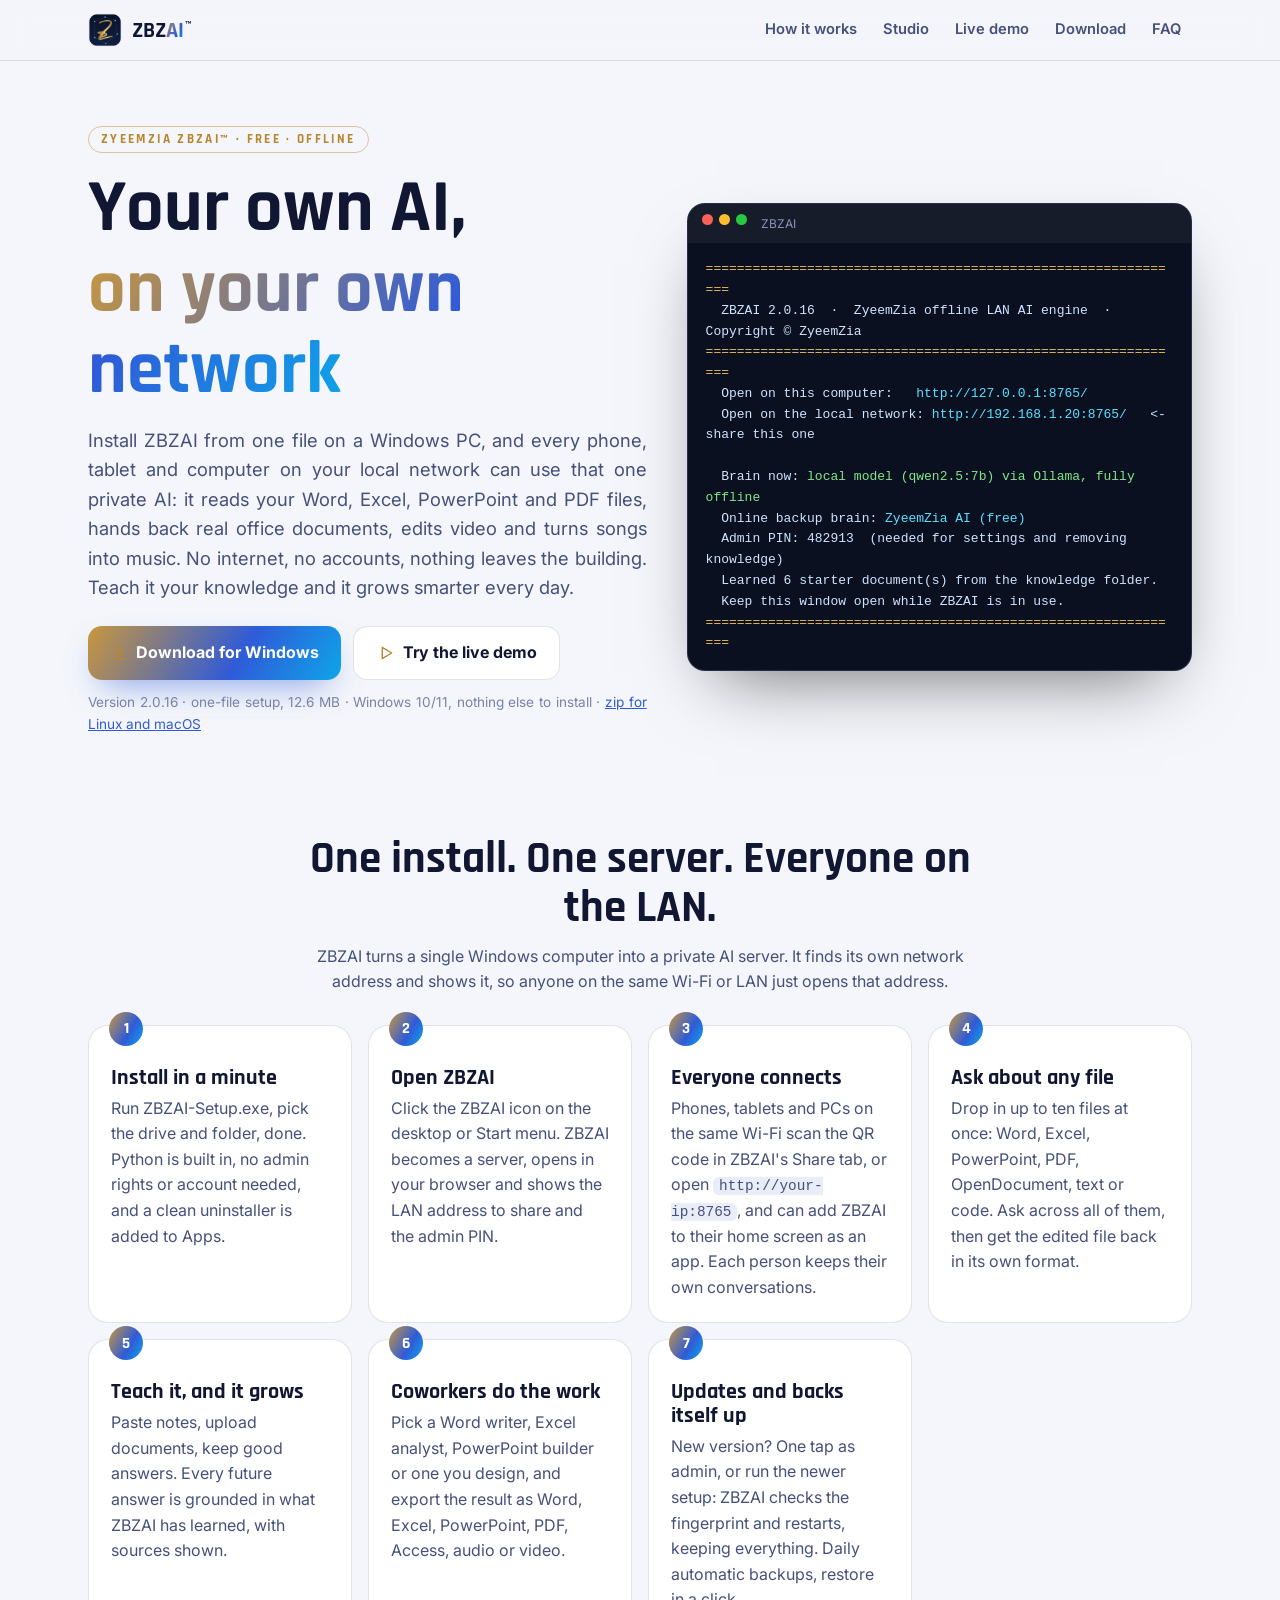
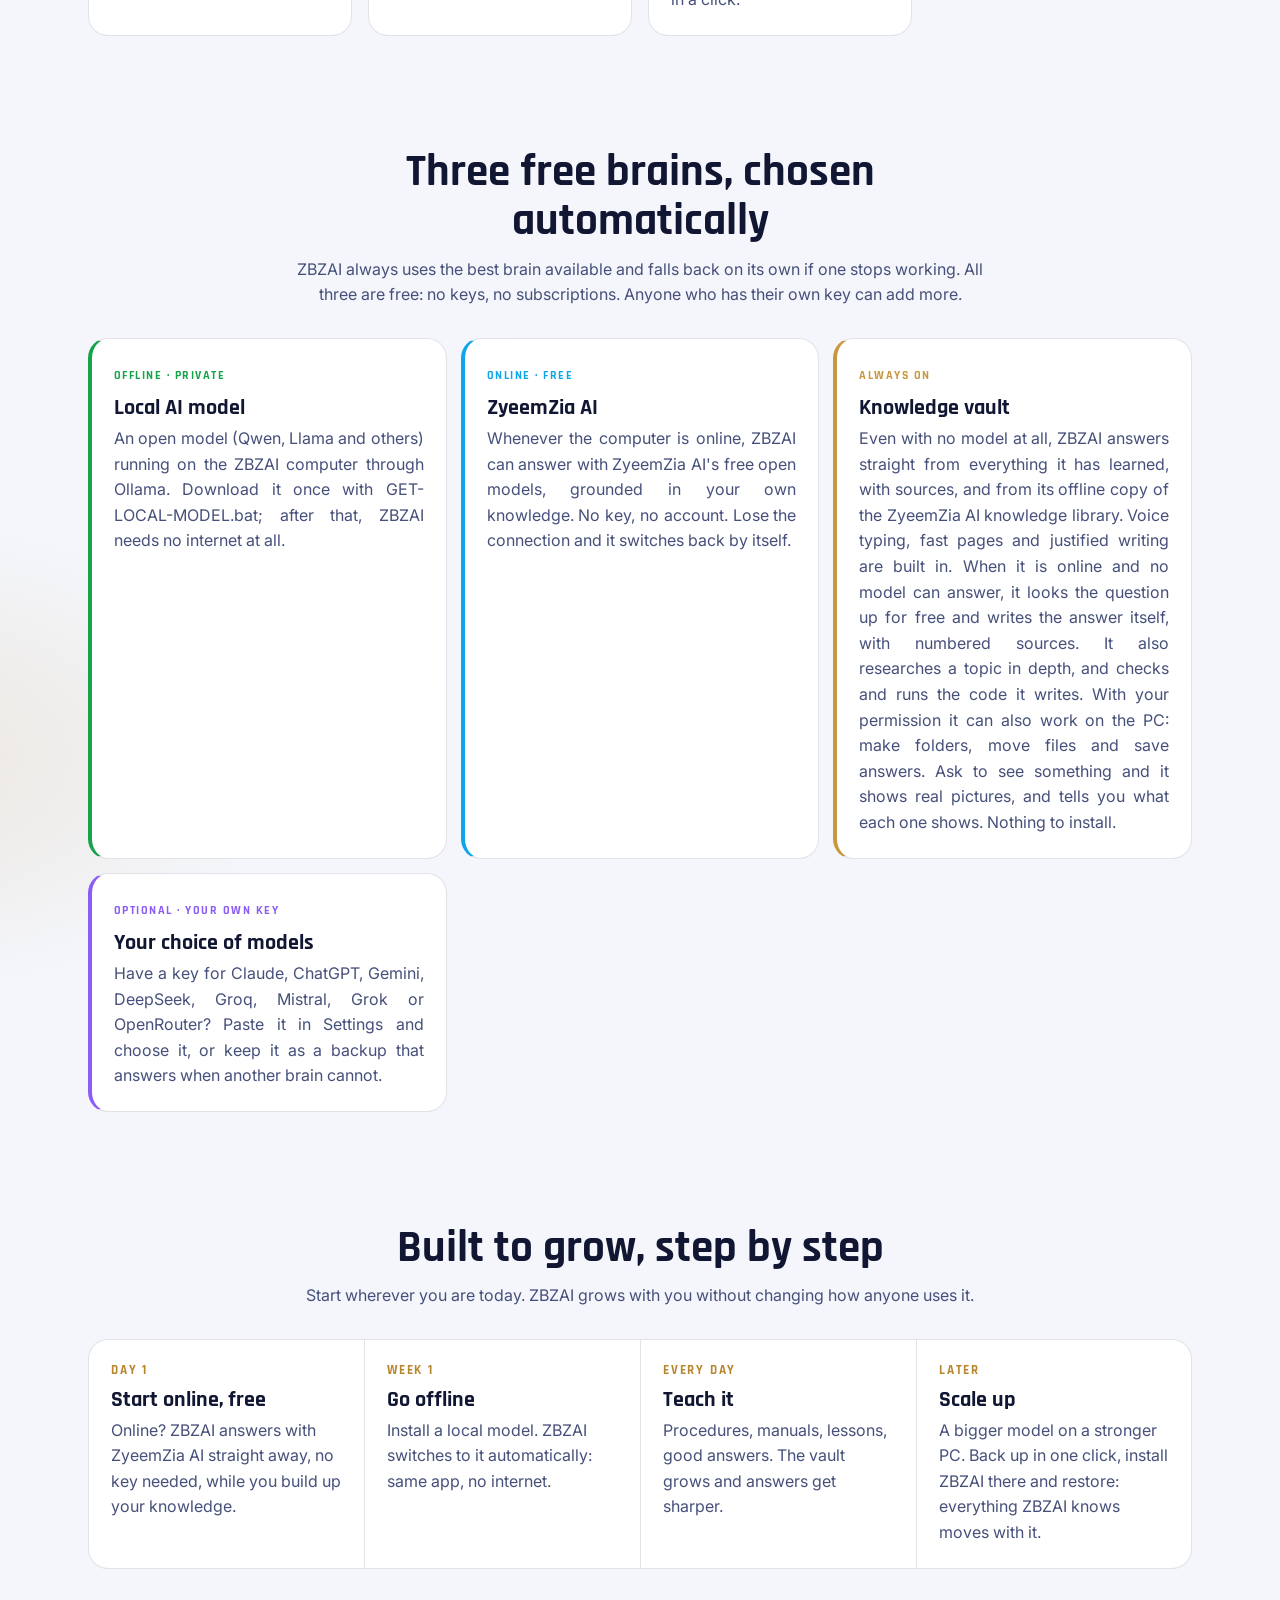
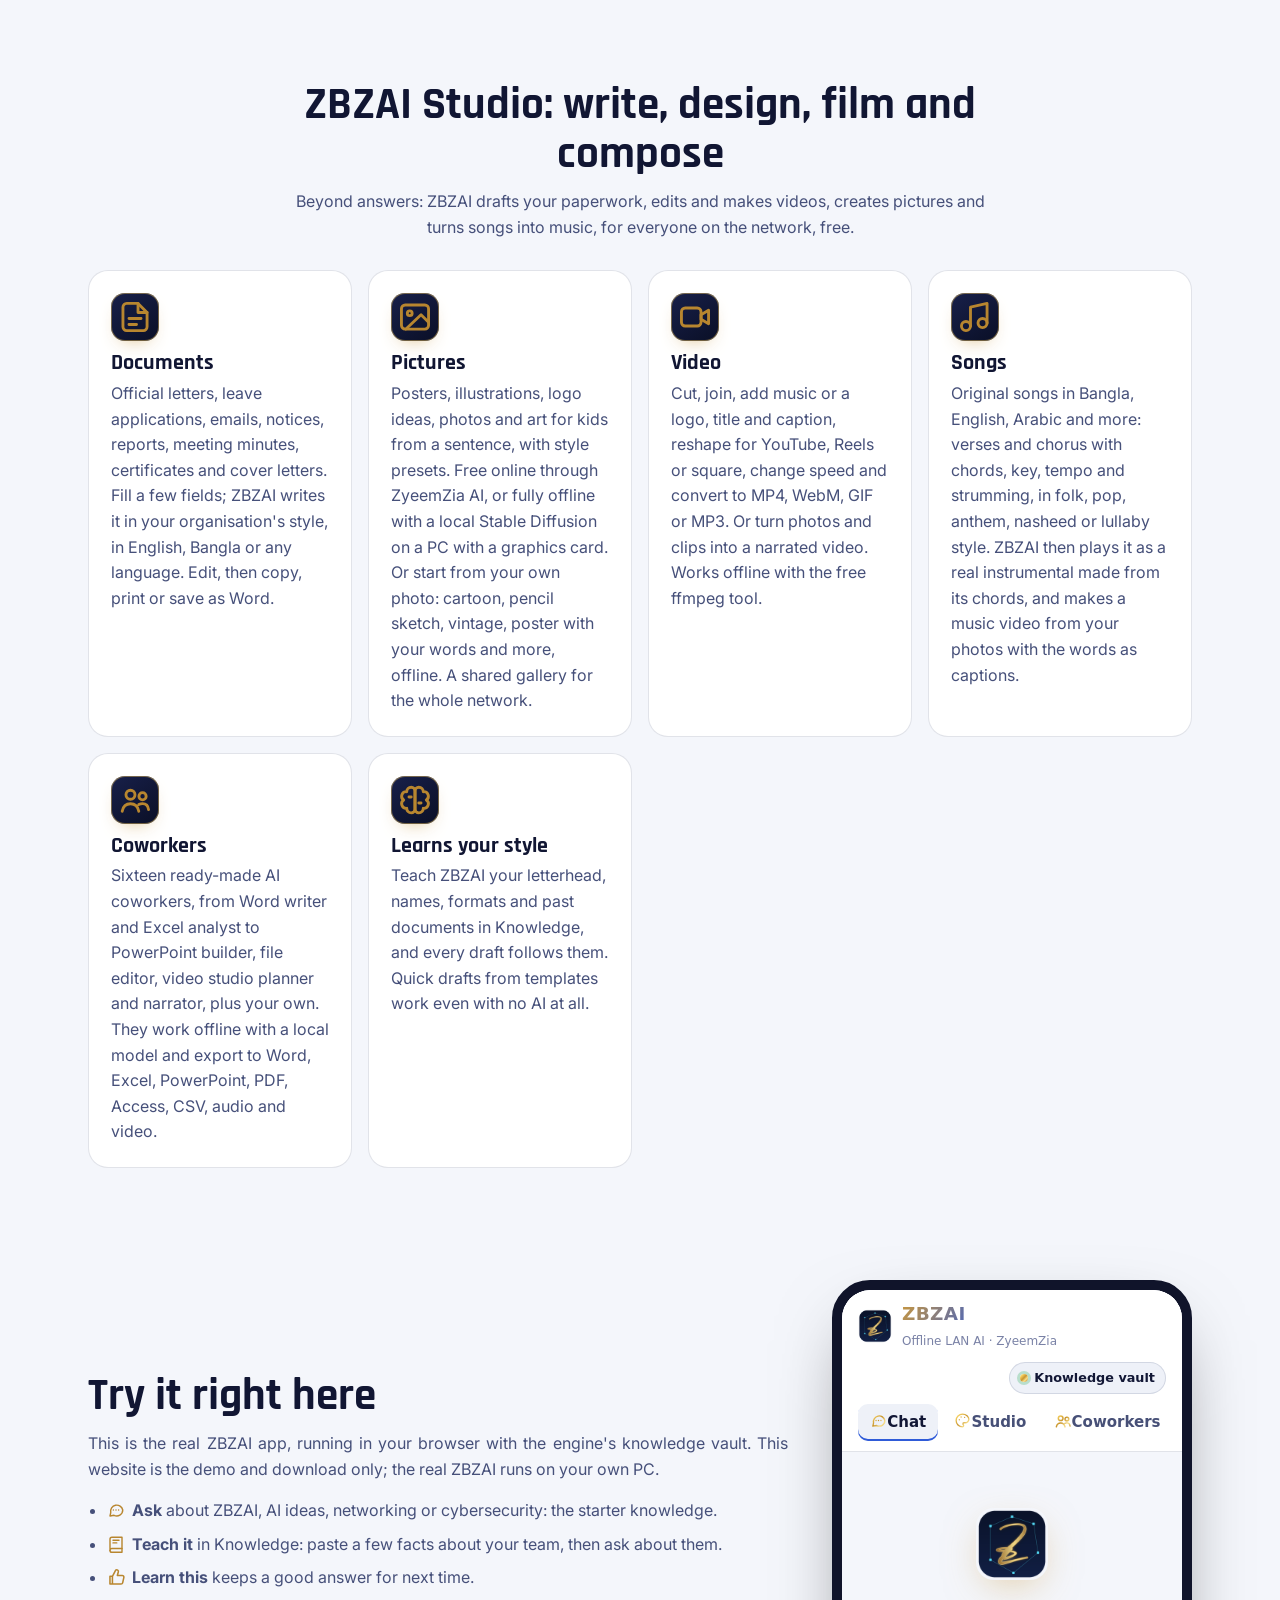
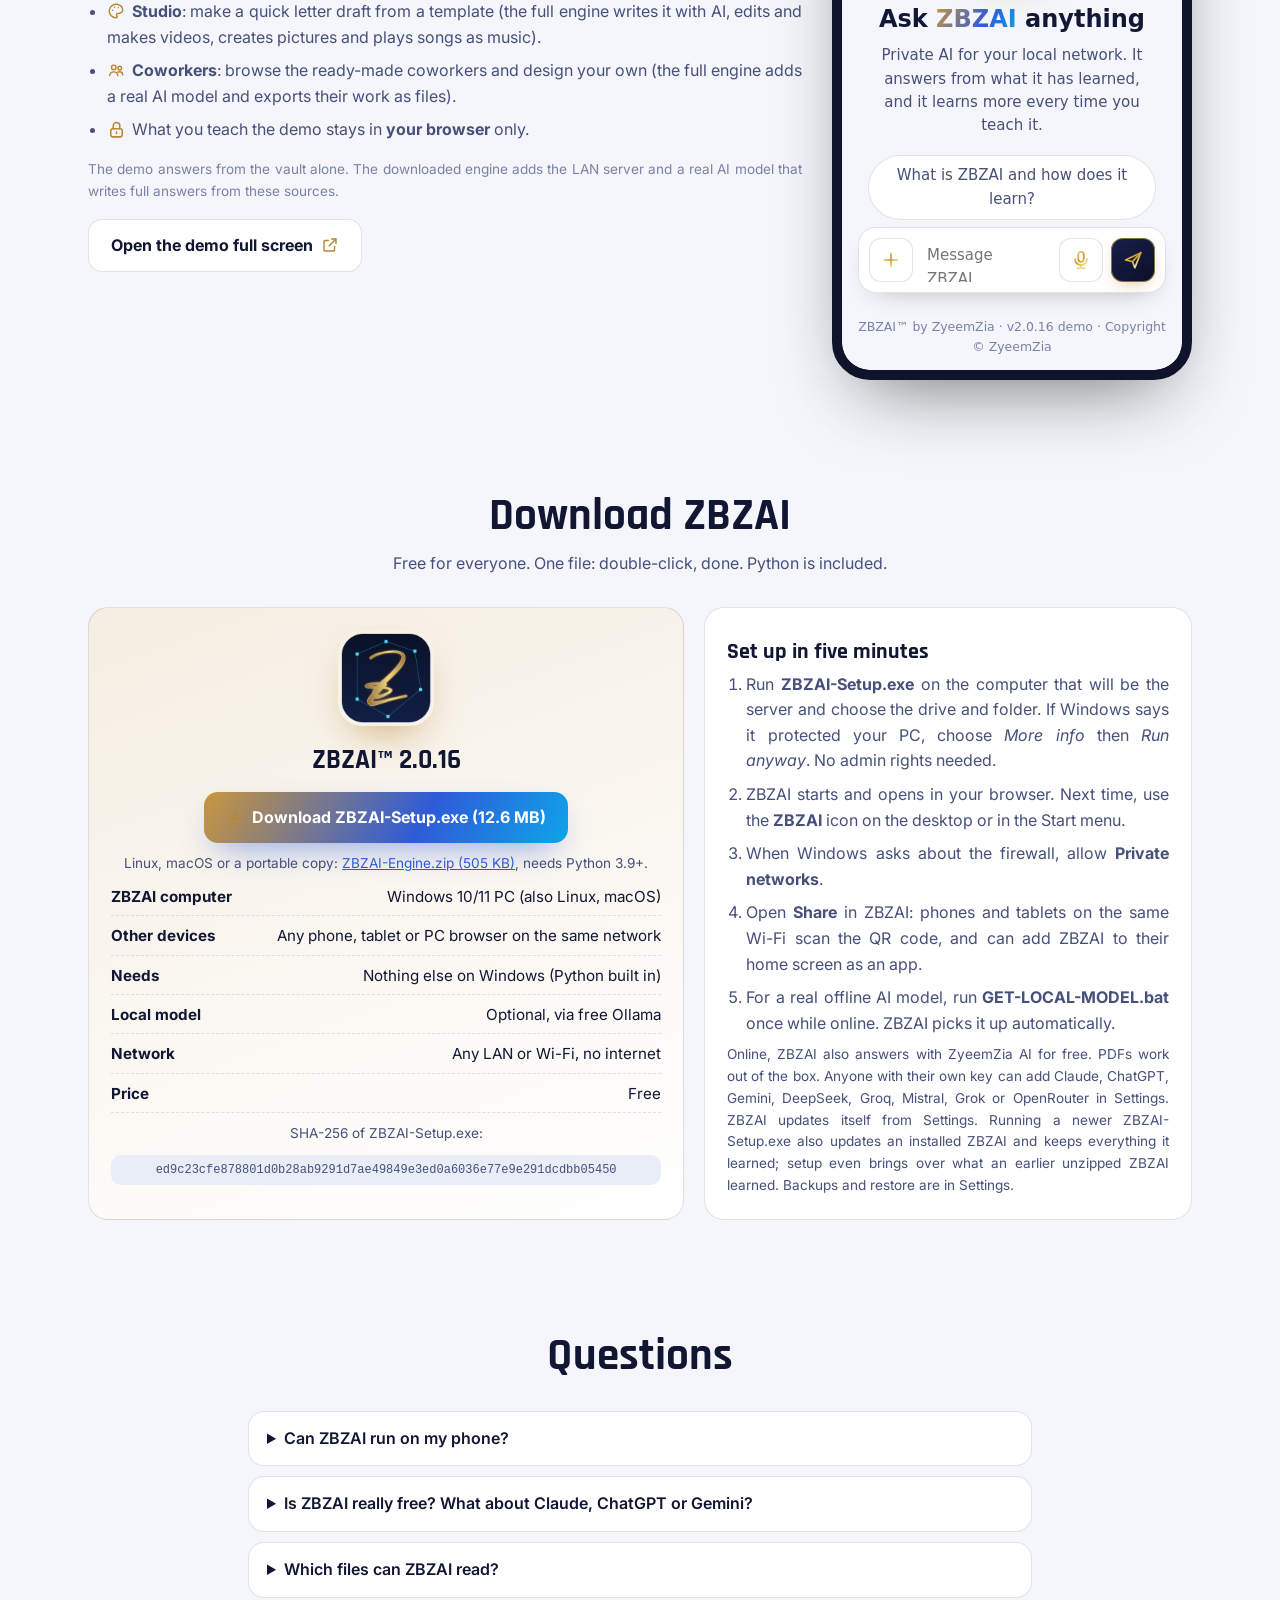
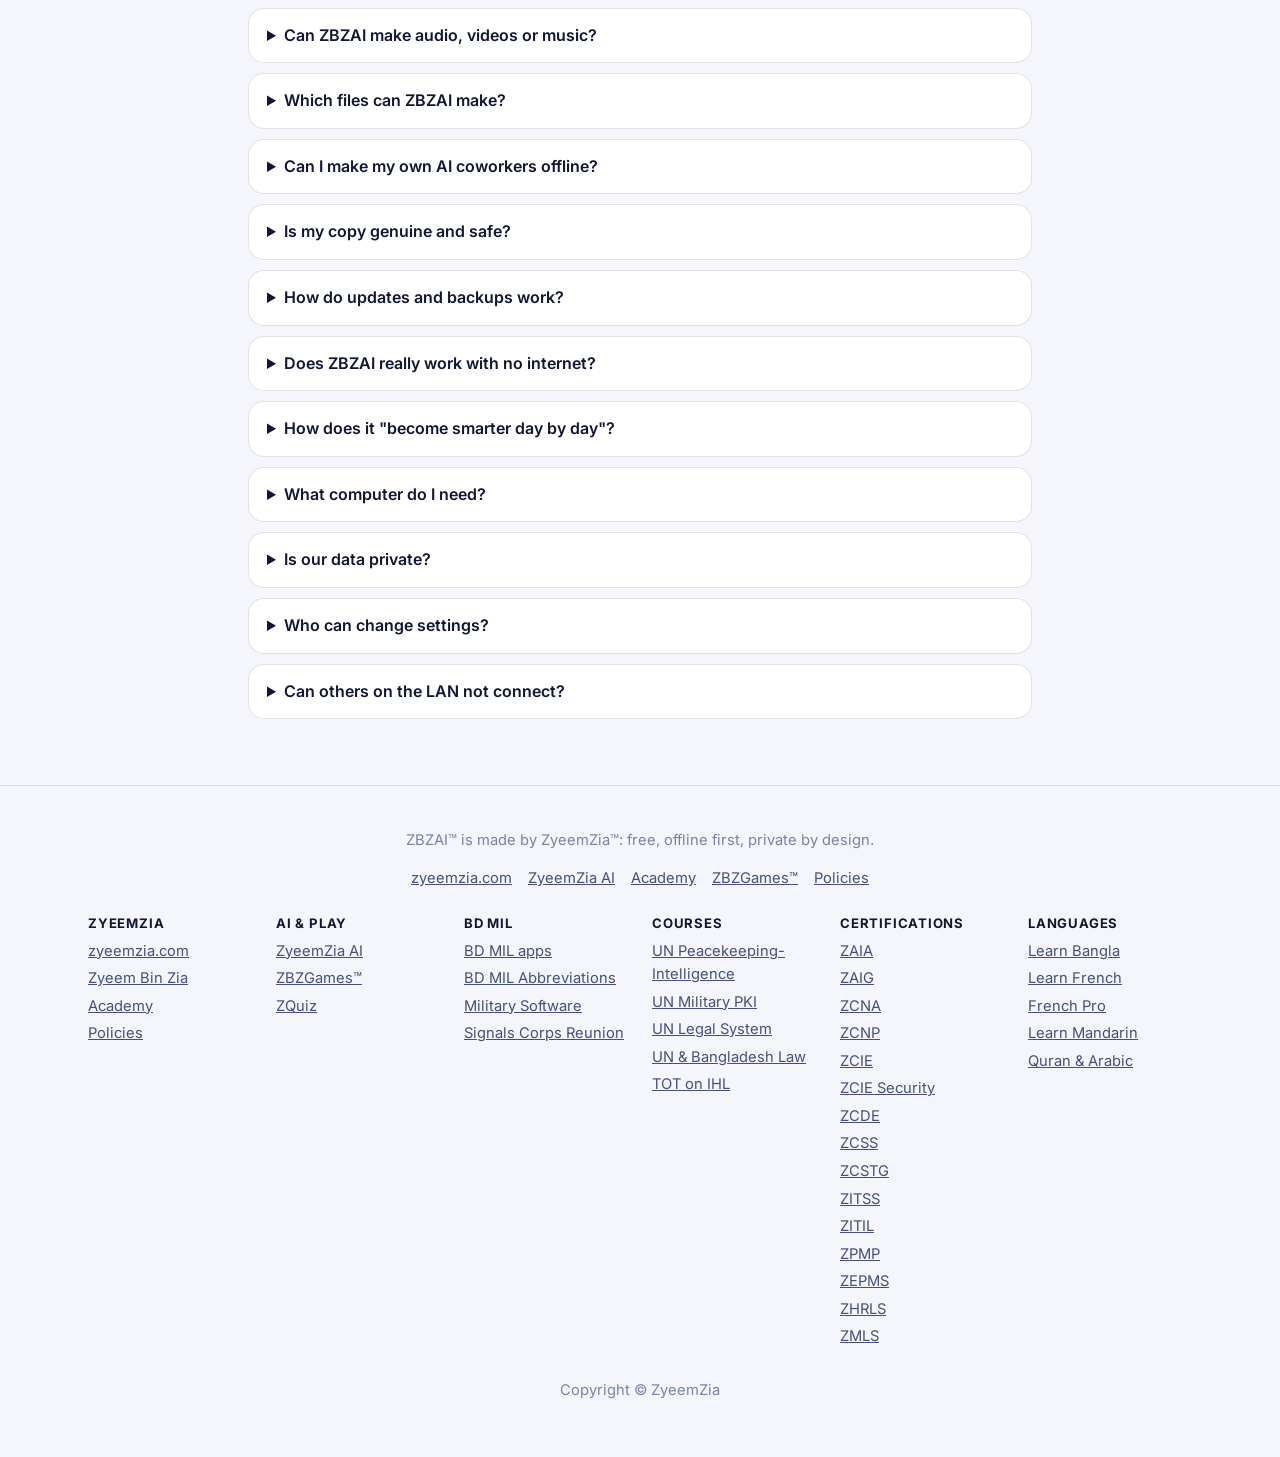
==== index.html @ 9ec85d8f "ZBZAI 2.0.16" ====
<!doctype html>
<html lang="en">
<head>
<meta charset="utf-8">
<meta name="viewport" content="width=device-width, initial-scale=1, viewport-fit=cover">
<title>ZBZAI™ · Your own AI on your own network · ZyeemZia</title>
<meta name="description" content="ZBZAI is a free offline AI engine by ZyeemZia. Install it from one file and every device on your local network gets a private AI that reads Word, Excel, PowerPoint and PDF files, office coworkers, a video and music studio, export to every format, and a knowledge vault that grows. No internet needed.">
<link rel="canonical" href="https://zbzai.zyeemzia.com/">
<meta property="og:title" content="ZBZAI · Your own AI on your own network">
<meta property="og:description" content="Free offline LAN AI engine by ZyeemZia: one-file install, a private AI server for everyone on your network, office coworkers and export to every format, smarter every day.">
<meta property="og:image" content="https://zbzai.zyeemzia.com/assets/icon-512.png">
<meta property="og:url" content="https://zbzai.zyeemzia.com/">
<meta name="theme-color" content="#f4f6fb" media="(prefers-color-scheme: light)">
<meta name="theme-color" content="#070a17" media="(prefers-color-scheme: dark)">
<meta name="color-scheme" content="light dark">
<link rel="icon" href="/favicon.ico" sizes="any">
<link rel="icon" type="image/png" sizes="32x32" href="/assets/favicon-32.png">
<link rel="apple-touch-icon" sizes="180x180" href="/assets/apple-touch-icon.png">
<link rel="stylesheet" href="/demo/icons.css?v=488d0ecedf">
<script>/* this site no longer installs as an app: retire any old offline worker */if('serviceWorker' in navigator)navigator.serviceWorker.getRegistrations().then(r=>r.forEach(x=>x.unregister())).catch(()=>{});</script>
<link rel="preconnect" href="https://fonts.googleapis.com"><link rel="preconnect" href="https://fonts.gstatic.com" crossorigin>
<link href="https://fonts.googleapis.com/css2?family=Rajdhani:wght@600;700&family=Inter:wght@400;500;600&display=swap" rel="stylesheet">
<style>
:root{--bg:#f4f6fb;--bg2:#e9edf8;--panel:#fff;--line:rgba(30,40,90,.13);--ink:#111633;--ink2:#46507a;--ink3:#7a82a6;--gold:#b8862f;--blue:#2f5bd8;--cyan:#0ea5e9;--grad:linear-gradient(120deg,#c9973d,#2f5bd8 60%,#0ea5e9);--term:#0b1020;color-scheme:light}
@media (prefers-color-scheme:dark){:root{--bg:#070a17;--bg2:#0c1124;--panel:#0f1428;--line:rgba(150,165,255,.15);--ink:#eef1ff;--ink2:#b4bce3;--ink3:#7f88b5;--gold:#e2b95c;--blue:#7aa2ff;--cyan:#56e0ff;--grad:linear-gradient(120deg,#e2b95c,#7aa2ff 60%,#56e0ff);--term:#05070f;color-scheme:dark}}
*{box-sizing:border-box}html{scroll-behavior:smooth}
body{margin:0;font:16px/1.6 Inter,system-ui,-apple-system,'Segoe UI',Roboto,sans-serif;color:var(--ink);background:radial-gradient(900px 500px at 85% -10%,color-mix(in srgb,var(--blue) 18%,transparent),transparent 60%),radial-gradient(700px 400px at -10% 30%,color-mix(in srgb,var(--gold) 14%,transparent),transparent 60%),var(--bg)}
a{color:var(--blue)}h1,h2,h3{font-family:Rajdhani,Inter,sans-serif;line-height:1.1;margin:0}
.wrap{max-width:1140px;margin:0 auto;padding:0 18px}
.top{position:sticky;top:0;z-index:20;backdrop-filter:blur(14px);background:color-mix(in srgb,var(--bg) 80%,transparent);border-bottom:1px solid var(--line)}
.top .wrap{display:flex;align-items:center;gap:14px;min-height:60px}
.logo{display:flex;align-items:center;gap:10px;text-decoration:none;color:var(--ink);font:700 1.35rem Rajdhani,sans-serif}
.logo img{width:34px;height:34px;border-radius:10px}.logo .tm{font-size:.5em;margin-left:1px;vertical-align:super;opacity:.85}.logo b{background:var(--grad);-webkit-background-clip:text;background-clip:text;color:transparent}
.top nav{margin-left:auto;display:flex;gap:4px;flex-wrap:wrap}.top nav a{color:var(--ink2);text-decoration:none;font-weight:600;font-size:.92rem;padding:7px 11px;border-radius:10px}
.top nav a:hover{background:var(--bg2);color:var(--ink)}.top nav{align-items:center}.nav-install{display:contents}.top .zz-btn{color:var(--ink);padding:8px 13px;font-size:.85rem}@media(max-width:700px){.top .zz-btn{width:38px;height:38px;padding:0;justify-content:center}.top .zz-btn span{display:none}}
@media(max-width:700px){.top nav a.hide{display:none}}
.btn{display:inline-flex;align-items:center;gap:8px;border-radius:14px;padding:13px 22px;font-weight:700;text-decoration:none;border:1px solid var(--line);color:var(--ink);background:var(--panel)}
.btn.main{background:var(--grad);color:#fff;border:0;box-shadow:0 14px 34px -14px color-mix(in srgb,var(--blue) 70%,transparent)}
.hero{padding-top:64px;padding-bottom:30px;display:grid;grid-template-columns:1.05fr .95fr;gap:40px;align-items:center}
@media(max-width:900px){.hero{grid-template-columns:1fr;padding-top:36px}}
.eyebrow{display:inline-block;font:700 .82rem Rajdhani,sans-serif;letter-spacing:.18em;text-transform:uppercase;color:var(--gold);border:1px solid color-mix(in srgb,var(--gold) 45%,transparent);border-radius:999px;padding:4px 12px}
.hero h1{font-size:clamp(2.6rem,7vw,4.6rem);margin:16px 0 14px}.hero h1 span{background:var(--grad);-webkit-background-clip:text;background-clip:text;color:transparent}
.hero p.lead{font-size:1.15rem;color:var(--ink2);max-width:560px;margin:0 0 24px}
.cta{display:flex;gap:12px;flex-wrap:wrap}.tiny{color:var(--ink3);font-size:.85rem;margin-top:12px}
.term{background:var(--term);color:#cfe3ff;border-radius:18px;border:1px solid rgba(150,165,255,.2);box-shadow:0 30px 70px -30px rgba(0,0,0,.6);overflow:hidden;font:13px/1.6 ui-monospace,Consolas,monospace}
.term .bar{display:flex;gap:6px;padding:10px 14px;background:rgba(255,255,255,.05)}.term .bar i{width:11px;height:11px;border-radius:50%;background:#ff5f57}.term .bar i:nth-child(2){background:#febc2e}.term .bar i:nth-child(3){background:#28c840}
.term .bar span{margin-left:8px;color:#8b93b8;font-family:Inter,sans-serif;font-size:12px}
.term pre{margin:0;padding:16px 18px;white-space:pre-wrap;overflow-wrap:anywhere}.term .g{color:#e2b95c}.term .c{color:#56e0ff}.term .k{color:#7ee787}
section{padding:56px 0}.sec-h{text-align:center;max-width:700px;margin:0 auto 30px}.sec-h h2{font-size:clamp(1.9rem,5vw,2.8rem)}.sec-h p{color:var(--ink2);margin:10px 0 0}
.grid{display:grid;gap:16px;grid-template-columns:repeat(auto-fit,minmax(min(100%,250px),1fr))}
.card{background:var(--panel);border:1px solid var(--line);border-radius:20px;padding:22px}.card h3{font-size:1.35rem;margin:10px 0 6px}.card p{margin:0;color:var(--ink2)}
.ico{width:48px;height:48px;border-radius:14px;display:grid;place-items:center;font-size:1.4rem;background:linear-gradient(145deg,#18204a,#0a0f26);box-shadow:inset 0 0 0 1px rgba(232,190,90,.45),0 8px 20px -12px rgba(201,151,61,.9)}.ico .gi{margin:0}li .gi{margin-right:.4em}.btn .gi{margin-right:.4em}.btn.main .gi{filter:drop-shadow(0 0 1px #0a0f26) drop-shadow(0 0 1.5px rgba(10,15,38,.9))}
.steps{counter-reset:s;display:grid;gap:16px;grid-template-columns:repeat(auto-fit,minmax(min(100%,230px),1fr))}
.steps .card{position:relative;padding-top:30px}.steps .card::before{counter-increment:s;content:counter(s);position:absolute;top:-14px;left:20px;width:34px;height:34px;border-radius:50%;background:var(--grad);color:#fff;font:700 1rem Rajdhani;display:grid;place-items:center}
.brains{display:grid;gap:14px;grid-template-columns:repeat(auto-fit,minmax(min(100%,300px),1fr))}
.brain{border-left:4px solid var(--c)}.brain .tag{font:700 .78rem Rajdhani;letter-spacing:.12em;text-transform:uppercase;color:var(--c)}
.demo{display:grid;grid-template-columns:1fr 360px;gap:30px;align-items:center}
@media(max-width:900px){.demo{grid-template-columns:1fr}}
.phone{width:min(360px,100%);height:700px;margin:0 auto;border-radius:38px;border:10px solid #10142a;background:#10142a;box-shadow:0 30px 80px -30px rgba(0,0,0,.6);overflow:hidden}
.phone iframe{width:100%;height:100%;border:0;border-radius:28px;background:var(--bg)}
.demo ul{color:var(--ink2);padding-left:1.2em}.demo li{margin:8px 0}
.dl{display:grid;grid-template-columns:1.1fr .9fr;gap:20px}@media(max-width:860px){.dl{grid-template-columns:1fr}}
.dl .card.big{background:linear-gradient(160deg,color-mix(in srgb,var(--gold) 14%,var(--panel)),var(--panel));text-align:center;display:flex;flex-direction:column;align-items:center;gap:10px}
.dl .big img{width:96px;height:96px;border-radius:24px;box-shadow:0 18px 40px -16px color-mix(in srgb,var(--gold) 70%,transparent)}
.facts{list-style:none;padding:0;margin:0;display:grid;gap:8px;width:100%}.facts li{display:flex;justify-content:space-between;gap:10px;border-bottom:1px dashed var(--line);padding-bottom:6px;font-size:.95rem}.facts b{color:var(--ink)}
.sha{font:12px ui-monospace,Consolas,monospace;word-break:break-all;background:var(--bg2);padding:8px 10px;border-radius:10px;color:var(--ink2);width:100%}
ol.how{margin:0;padding-left:1.2em;color:var(--ink2)}ol.how li{margin:8px 0}code{font:.9em ui-monospace,Consolas,monospace;background:var(--bg2);padding:1px 6px;border-radius:6px}
.journey{display:grid;grid-template-columns:repeat(auto-fit,minmax(min(100%,220px),1fr));gap:0;position:relative}
.journey .card{border-radius:0;border-right-width:0}.journey .card:first-child{border-radius:20px 0 0 20px}.journey .card:last-child{border-radius:0 20px 20px 0;border-right-width:1px}
@media(max-width:700px){.journey .card,.journey .card:first-child,.journey .card:last-child{border-radius:16px;border-right-width:1px;margin-bottom:10px}}
.journey .when{font:700 .8rem Rajdhani;letter-spacing:.14em;text-transform:uppercase;color:var(--gold)}
details{background:var(--panel);border:1px solid var(--line);border-radius:16px;padding:14px 18px;margin:10px 0}details summary{cursor:pointer;font-weight:600}details p{color:var(--ink2);margin:10px 0 0}
.foot{border-top:1px solid var(--line);padding:28px 0 40px;text-align:center;color:var(--ink3);font-size:.92rem}.foot a{color:var(--ink2);margin:0 8px}.sites{display:grid;grid-template-columns:repeat(auto-fit,minmax(150px,1fr));gap:18px 24px;text-align:left;margin:22px 0 26px}.sites b{display:block;color:var(--ink);font-size:.82rem;letter-spacing:.06em;text-transform:uppercase;margin-bottom:6px}.sites a{display:block;margin:0 0 4px}
</style>
</head>
<body>
<header class="top"><div class="wrap">
  <a class="logo" href="/"><img src="/assets/icon-192.png" alt=""><span>ZBZ<b>AI</b><sup class="tm">™</sup></span></a>
  <nav><a href="#how" class="hide">How it works</a><a href="#studio" class="hide">Studio</a><a href="#demo">Live demo</a><a href="#download">Download</a><a href="#faq" class="hide">FAQ</a></nav>
</div></header>

<main>
<div class="wrap hero">
  <div>
    <span class="eyebrow">ZyeemZia ZBZAI™ · Free · Offline</span>
    <h1>Your own AI,<br><span>on your own network</span></h1>
    <p class="lead">Install ZBZAI from one file on a Windows PC, and every phone, tablet and computer on your local network can use that one private AI: it reads your Word, Excel, PowerPoint and PDF files, hands back real office documents, edits video and turns songs into music. No internet, no accounts, nothing leaves the building. Teach it your knowledge and it grows smarter every day.</p>
    <div class="cta"><a class="btn main" href="/download/ZBZAI-Setup.exe" download><i class="gi gi-download" aria-hidden="true"></i>Download for Windows</a><a class="btn" href="#demo"><i class="gi gi-play" aria-hidden="true"></i>Try the live demo</a></div>
    <p class="tiny">Version 2.0.16 · one-file setup, 12.6 MB · Windows 10/11, nothing else to install · <a href="/download/ZBZAI-Engine.zip" download>zip for Linux and macOS</a></p>
  </div>
  <div class="term" aria-label="What the ZBZAI window shows">
    <div class="bar"><i></i><i></i><i></i><span>ZBZAI</span></div>
<pre><span class="g">==============================================================</span>
  ZBZAI 2.0.16  ·  ZyeemZia offline LAN AI engine  ·  Copyright © ZyeemZia
<span class="g">==============================================================</span>
  Open on this computer:   <span class="c">http://127.0.0.1:8765/</span>
  Open on the local network: <span class="c">http://192.168.1.20:8765/</span>   &lt;- share this one

  Brain now: <span class="k">local model (qwen2.5:7b) via Ollama, fully offline</span>
  Online backup brain: <span class="c">ZyeemZia AI (free)</span>
  Admin PIN: 482913  (needed for settings and removing knowledge)
  Learned 6 starter document(s) from the knowledge folder.
  Keep this window open while ZBZAI is in use.
<span class="g">==============================================================</span></pre>
  </div>
</div>

<section id="how"><div class="wrap">
  <div class="sec-h"><h2>One install. One server. Everyone on the LAN.</h2><p>ZBZAI turns a single Windows computer into a private AI server. It finds its own network address and shows it, so anyone on the same Wi-Fi or LAN just opens that address.</p></div>
  <div class="steps">
    <div class="card"><h3>Install in a minute</h3><p>Run ZBZAI-Setup.exe, pick the drive and folder, done. Python is built in, no admin rights or account needed, and a clean uninstaller is added to Apps.</p></div>
    <div class="card"><h3>Open ZBZAI</h3><p>Click the ZBZAI icon on the desktop or Start menu. ZBZAI becomes a server, opens in your browser and shows the LAN address to share and the admin PIN.</p></div>
    <div class="card"><h3>Everyone connects</h3><p>Phones, tablets and PCs on the same Wi-Fi scan the QR code in ZBZAI's Share tab, or open <code>http://your-ip:8765</code>, and can add ZBZAI to their home screen as an app. Each person keeps their own conversations.</p></div>
    <div class="card"><h3>Ask about any file</h3><p>Drop in up to ten files at once: Word, Excel, PowerPoint, PDF, OpenDocument, text or code. Ask across all of them, then get the edited file back in its own format.</p></div>
    <div class="card"><h3>Teach it, and it grows</h3><p>Paste notes, upload documents, keep good answers. Every future answer is grounded in what ZBZAI has learned, with sources shown.</p></div>
    <div class="card"><h3>Coworkers do the work</h3><p>Pick a Word writer, Excel analyst, PowerPoint builder or one you design, and export the result as Word, Excel, PowerPoint, PDF, Access, audio or video.</p></div>
    <div class="card"><h3>Updates and backs itself up</h3><p>New version? One tap as admin, or run the newer setup: ZBZAI checks the fingerprint and restarts, keeping everything. Daily automatic backups, restore in a click.</p></div>
  </div>
</div></section>

<section><div class="wrap">
  <div class="sec-h"><h2>Three free brains, chosen automatically</h2><p>ZBZAI always uses the best brain available and falls back on its own if one stops working. All three are free: no keys, no subscriptions. Anyone who has their own key can add more.</p></div>
  <div class="brains">
    <div class="card brain" style="--c:#16a34a"><span class="tag">Offline · private</span><h3>Local AI model</h3><p>An open model (Qwen, Llama and others) running on the ZBZAI computer through Ollama. Download it once with GET-LOCAL-MODEL.bat; after that, ZBZAI needs no internet at all.</p></div>
    <div class="card brain" style="--c:#0ea5e9"><span class="tag">Online · free</span><h3>ZyeemZia AI</h3><p>Whenever the computer is online, ZBZAI can answer with ZyeemZia AI's free open models, grounded in your own knowledge. No key, no account. Lose the connection and it switches back by itself.</p></div>
    <div class="card brain" style="--c:#c9973d"><span class="tag">Always on</span><h3>Knowledge vault</h3><p>Even with no model at all, ZBZAI answers straight from everything it has learned, with sources, and from its offline copy of the ZyeemZia AI knowledge library. Voice typing, fast pages and justified writing are built in. When it is online and no model can answer, it looks the question up for free and writes the answer itself, with numbered sources. It also researches a topic in depth, and checks and runs the code it writes. With your permission it can also work on the PC: make folders, move files and save answers. Ask to see something and it shows real pictures, and tells you what each one shows. Nothing to install.</p></div>
    <div class="card brain" style="--c:#8b5cf6"><span class="tag">Optional · your own key</span><h3>Your choice of models</h3><p>Have a key for Claude, ChatGPT, Gemini, DeepSeek, Groq, Mistral, Grok or OpenRouter? Paste it in Settings and choose it, or keep it as a backup that answers when another brain cannot.</p></div>
  </div>
</div></section>

<section><div class="wrap">
  <div class="sec-h"><h2>Built to grow, step by step</h2><p>Start wherever you are today. ZBZAI grows with you without changing how anyone uses it.</p></div>
  <div class="journey">
    <div class="card"><div class="when">Day 1</div><h3>Start online, free</h3><p>Online? ZBZAI answers with ZyeemZia AI straight away, no key needed, while you build up your knowledge.</p></div>
    <div class="card"><div class="when">Week 1</div><h3>Go offline</h3><p>Install a local model. ZBZAI switches to it automatically: same app, no internet.</p></div>
    <div class="card"><div class="when">Every day</div><h3>Teach it</h3><p>Procedures, manuals, lessons, good answers. The vault grows and answers get sharper.</p></div>
    <div class="card"><div class="when">Later</div><h3>Scale up</h3><p>A bigger model on a stronger PC. Back up in one click, install ZBZAI there and restore: everything ZBZAI knows moves with it.</p></div>
  </div>
</div></section>

<section id="studio"><div class="wrap">
  <div class="sec-h"><h2>ZBZAI Studio: write, design, film and compose</h2><p>Beyond answers: ZBZAI drafts your paperwork, edits and makes videos, creates pictures and turns songs into music, for everyone on the network, free.</p></div>
  <div class="grid">
    <div class="card"><div class="ico"><i class="gi gi-doc lg" aria-hidden="true"></i></div><h3>Documents</h3><p>Official letters, leave applications, emails, notices, reports, meeting minutes, certificates and cover letters. Fill a few fields; ZBZAI writes it in your organisation's style, in English, Bangla or any language. Edit, then copy, print or save as Word.</p></div>
    <div class="card"><div class="ico"><i class="gi gi-image lg" aria-hidden="true"></i></div><h3>Pictures</h3><p>Posters, illustrations, logo ideas, photos and art for kids from a sentence, with style presets. Free online through ZyeemZia AI, or fully offline with a local Stable Diffusion on a PC with a graphics card. Or start from your own photo: cartoon, pencil sketch, vintage, poster with your words and more, offline. A shared gallery for the whole network.</p></div>
    <div class="card"><div class="ico"><i class="gi gi-video lg" aria-hidden="true"></i></div><h3>Video</h3><p>Cut, join, add music or a logo, title and caption, reshape for YouTube, Reels or square, change speed and convert to MP4, WebM, GIF or MP3. Or turn photos and clips into a narrated video. Works offline with the free ffmpeg tool.</p></div>
    <div class="card"><div class="ico"><i class="gi gi-music lg" aria-hidden="true"></i></div><h3>Songs</h3><p>Original songs in Bangla, English, Arabic and more: verses and chorus with chords, key, tempo and strumming, in folk, pop, anthem, nasheed or lullaby style. ZBZAI then plays it as a real instrumental made from its chords, and makes a music video from your photos with the words as captions.</p></div>
    <div class="card"><div class="ico"><i class="gi gi-team lg" aria-hidden="true"></i></div><h3>Coworkers</h3><p>Sixteen ready-made AI coworkers, from Word writer and Excel analyst to PowerPoint builder, file editor, video studio planner and narrator, plus your own. They work offline with a local model and export to Word, Excel, PowerPoint, PDF, Access, CSV, audio and video.</p></div>
    <div class="card"><div class="ico"><i class="gi gi-brain lg" aria-hidden="true"></i></div><h3>Learns your style</h3><p>Teach ZBZAI your letterhead, names, formats and past documents in Knowledge, and every draft follows them. Quick drafts from templates work even with no AI at all.</p></div>
  </div>
</div></section>

<section id="demo"><div class="wrap demo">
  <div>
    <div class="sec-h" style="text-align:left;margin:0 0 16px"><h2>Try it right here</h2><p>This is the real ZBZAI app, running in your browser with the engine's knowledge vault. This website is the demo and download only; the real ZBZAI runs on your own PC.</p></div>
    <ul>
      <li><i class="gi gi-chat" aria-hidden="true"></i><b>Ask</b> about ZBZAI, AI ideas, networking or cybersecurity: the starter knowledge.</li>
      <li><i class="gi gi-book" aria-hidden="true"></i><b>Teach it</b> in Knowledge: paste a few facts about your team, then ask about them.</li>
      <li><i class="gi gi-thumb" aria-hidden="true"></i><b>Learn this</b> keeps a good answer for next time.</li>
      <li><i class="gi gi-studio" aria-hidden="true"></i><b>Studio</b>: make a quick letter draft from a template (the full engine writes it with AI, edits and makes videos, creates pictures and plays songs as music).</li>
      <li><i class="gi gi-team" aria-hidden="true"></i><b>Coworkers</b>: browse the ready-made coworkers and design your own (the full engine adds a real AI model and exports their work as files).</li>
      <li><i class="gi gi-lock" aria-hidden="true"></i>What you teach the demo stays in <b>your browser</b> only.</li>
    </ul>
    <p class="tiny">The demo answers from the vault alone. The downloaded engine adds the LAN server and a real AI model that writes full answers from these sources.</p>
    <p><a class="btn" href="/demo/" target="_blank" rel="noopener">Open the demo full screen <i class="gi gi-ext" aria-hidden="true"></i></a></p>
  </div>
  <div class="phone"><iframe src="/demo/" title="ZBZAI live demo" loading="lazy"></iframe></div>
</div></section>

<section id="download"><div class="wrap">
  <div class="sec-h"><h2>Download ZBZAI</h2><p>Free for everyone. One file: double-click, done. Python is included.</p></div>
  <div class="dl">
    <div class="card big">
      <img src="/assets/icon-512.png" alt="">
      <h3 style="font-size:1.7rem">ZBZAI™ 2.0.16</h3>
      <a class="btn main" href="/download/ZBZAI-Setup.exe" download><i class="gi gi-download" aria-hidden="true"></i>Download ZBZAI-Setup.exe (12.6 MB)</a>
      <p class="tiny" style="margin:0">Linux, macOS or a portable copy: <a href="/download/ZBZAI-Engine.zip" download>ZBZAI-Engine.zip (505 KB)</a>, needs Python 3.9+.</p>
      <ul class="facts">
        <li><b>ZBZAI computer</b><span>Windows 10/11 PC (also Linux, macOS)</span></li>
        <li><b>Other devices</b><span>Any phone, tablet or PC browser on the same network</span></li>
        <li><b>Needs</b><span>Nothing else on Windows (Python built in)</span></li>
        <li><b>Local model</b><span>Optional, via free Ollama</span></li>
        <li><b>Network</b><span>Any LAN or Wi-Fi, no internet</span></li>
        <li><b>Price</b><span>Free</span></li>
      </ul>
      <p class="tiny" style="margin:0">SHA-256 of ZBZAI-Setup.exe:</p>
      <div class="sha">ed9c23cfe878801d0b28ab9291d7ae49849e3ed0a6036e77e9e291dcdbb05450</div>
    </div>
    <div class="card">
      <h3>Set up in five minutes</h3>
      <ol class="how">
        <li>Run <b>ZBZAI-Setup.exe</b> on the computer that will be the server and choose the drive and folder. If Windows says it protected your PC, choose <i>More info</i> then <i>Run anyway</i>. No admin rights needed.</li>
        <li>ZBZAI starts and opens in your browser. Next time, use the <b>ZBZAI</b> icon on the desktop or in the Start menu.</li>
        <li>When Windows asks about the firewall, allow <b>Private networks</b>.</li>
        <li>Open <b>Share</b> in ZBZAI: phones and tablets on the same Wi-Fi scan the QR code, and can add ZBZAI to their home screen as an app.</li>
        <li>For a real offline AI model, run <b>GET-LOCAL-MODEL.bat</b> once while online. ZBZAI picks it up automatically.</li>
      </ol>
      <p class="tiny">Online, ZBZAI also answers with ZyeemZia AI for free. PDFs work out of the box. Anyone with their own key can add Claude, ChatGPT, Gemini, DeepSeek, Groq, Mistral, Grok or OpenRouter in Settings. ZBZAI updates itself from Settings. Running a newer ZBZAI-Setup.exe also updates an installed ZBZAI and keeps everything it learned; setup even brings over what an earlier unzipped ZBZAI learned. Backups and restore are in Settings.</p>
    </div>
  </div>
</div></section>

<section id="faq"><div class="wrap" style="max-width:820px">
  <div class="sec-h"><h2>Questions</h2></div>
  <details><summary>Can ZBZAI run on my phone?</summary><p>ZBZAI itself runs on one Windows PC (or a Linux or Mac computer): that computer is the server, with the AI model and everything ZBZAI learns. Phones and tablets do not run ZBZAI on their own; they use it over your local network. Connect them to the same Wi-Fi, scan the QR code in ZBZAI's <b>Share</b> tab, and add ZBZAI to the home screen if you like: it then opens like an app, with no internet. ZBZAI works on phones whenever the ZBZAI computer is on and ZBZAI is open.</p></details>
  <details><summary>Is ZBZAI really free? What about Claude, ChatGPT or Gemini?</summary><p>Yes, ZBZAI is free, and so are all three of its brains: the local model, ZyeemZia AI online, and the knowledge vault. Claude, ChatGPT, Gemini, DeepSeek, Groq, Mistral, Grok and OpenRouter are optional extras for anyone who has their own key: paste it in Settings. Each service bills or limits its own key (Gemini and Groq have free tiers); nobody needs them.</p></details>
  <details><summary>Which files can ZBZAI read?</summary><p>Up to ten at once: Word (.docx), Excel (.xlsx), PowerPoint (.pptx), PDF, OpenDocument, RTF, ebooks, CSV, text, Markdown, web pages and code. For pictures, sound and video it reads their details, and online the free ZyeemZia AI can also look at pictures. Ask across all the files, then save the edited version in its own format with one click.</p></details>
  <details><summary>Can ZBZAI make audio, videos or music?</summary><p>Yes. Studio&rsquo;s Video tool cuts, joins, captions, reshapes and converts videos and makes narrated videos from your photos and clips. Songs play as a real instrumental made from their chords and tempo, with a music video from your photos, and the words can be read over the music. Any answer becomes spoken audio (WAV or MP3), and the Video Explainer coworker makes narrated slide videos. On Windows; video and MP3 use the free ffmpeg tool. ZBZAI cannot sing yet.</p></details>
  <details><summary>Which files can ZBZAI make?</summary><p>It can also write into your own Word, Excel or PowerPoint file, keeping its letterhead and design, and turn office files into PDF with the layout kept. Every answer and Studio document exports to Word (.docx), Excel (.xlsx), PowerPoint (.pptx), PDF, CSV, a SQLite database, a web page, Markdown, text and JSON, all offline. On Windows it also records audio (WAV) with the built-in voices and makes Access databases when Microsoft Office is installed. With the free ffmpeg tool it adds MP3 audio and narrated MP4 videos.</p></details>
  <details><summary>Can I make my own AI coworkers offline?</summary><p>Yes. Open Coworkers, press New coworker, give it a name, a role and instructions, and pick its best export. Coworkers are shared on your network, use what ZBZAI knows, and work fully offline with a local model (run GET-LOCAL-MODEL.bat once). Online, they also work with the free ZyeemZia AI.</p></details>
  <details><summary>Is my copy genuine and safe?</summary><p>Every official ZBZAI is sealed: each program file carries a fingerprint, checked every time ZBZAI starts. If anything has been changed, ZBZAI shows that the copy is not genuine and, when it is online, restores the official files by itself, keeping everything it has learned. Always download ZBZAI from zbzai.zyeemzia.com. ZBZAI is free to use; changing, unpacking or redistributing it is not allowed (see LICENSE.txt).</p></details>
  <details><summary>How do updates and backups work?</summary><p>Whenever it is online, ZBZAI checks zbzai.zyeemzia.com for a new version. When one is ready, a banner appears; the admin presses <b>Update now</b>, ZBZAI downloads it, checks its fingerprint and restarts itself. Running a newer ZBZAI-Setup.exe does the same. Everything it has learned stays exactly as it was. ZBZAI also backs itself up every day (the last seven are kept), and Settings has Back up now, Restore and reset options, with a safety backup before every change.</p></details>
  <details><summary>Does ZBZAI really work with no internet?</summary><p>Yes. With a local model installed (one download while online), ZBZAI runs entirely on your network. Without a model, it still answers from its knowledge vault, including its offline copy of the ZyeemZia AI knowledge library (switch it off in Settings if you prefer). The internet is only used for ZyeemZia AI or a brain you add with your own key, and you can turn both off in Settings.</p></details>
  <details><summary>How does it "become smarter day by day"?</summary><p>Through its knowledge vault. Everything you teach (notes, documents, good answers) is stored and searched before every answer, so ZBZAI answers from your organisation's own knowledge, with sources. This is retrieval-augmented generation (RAG): fast, transparent and fully under your control. You can also move to a bigger local model at any time.</p></details>
  <details><summary>What computer do I need?</summary><p>Any Windows 10 or 11 PC runs ZBZAI and the knowledge vault. For a local AI model, the small model runs on most PCs with 8 GB of memory; a graphics card with 8 GB or more makes medium and large models fast.</p></details>
  <details><summary>Is our data private?</summary><p>Yes. The knowledge, conversations and settings stay in the data folder on the ZBZAI computer. With the local model or the vault, nothing leaves the network. When ZBZAI answers online (ZyeemZia AI, or a brain you add with your own key), the question and its matching passages are sent to produce the answer; nothing is stored there. Set the brain to Local only in Settings to keep every question inside the building.</p></details>
  <details><summary>Who can change settings?</summary><p>Settings and removing knowledge need the admin PIN shown in the ZBZAI window. The admin can also limit teaching to the admin only.</p></details>
  <details><summary>Can others on the LAN not connect?</summary><p>On the ZBZAI computer, set the Windows network to Private and allow Python through the firewall for private networks. Make sure both devices are on the same network, then open the address shown in the ZBZAI window.</p></details>
</div></section>
</main>

<footer class="foot"><div class="wrap">
  <p>ZBZAI™ is made by ZyeemZia™: free, offline first, private by design.</p>
  <p><a href="https://zyeemzia.com">zyeemzia.com</a><a href="https://ai.zyeemzia.com">ZyeemZia AI</a><a href="https://academy.zyeemzia.com">Academy</a><a href="https://zbzgames.zyeemzia.com">ZBZGames™</a><a href="https://policy.zyeemzia.com">Policies</a></p>
  <nav class="sites" aria-label="All ZyeemZia sites"><div><b>ZyeemZia</b><a href="https://zyeemzia.com">zyeemzia.com</a><a href="https://zyeem.zyeemzia.com">Zyeem Bin Zia</a><a href="https://academy.zyeemzia.com">Academy</a><a href="https://policy.zyeemzia.com">Policies</a></div><div><b>AI & play</b><a href="https://ai.zyeemzia.com">ZyeemZia AI</a><a href="https://zbzgames.zyeemzia.com">ZBZGames™</a><a href="https://zquiz.zyeemzia.com">ZQuiz</a></div><div><b>BD MIL</b><a href="https://bdmil.zyeemzia.com">BD MIL apps</a><a href="https://bdmilabbrweb.zyeemzia.com">BD MIL Abbreviations</a><a href="https://militarysoft.zyeemzia.com">Military Software</a><a href="https://scr.zyeemzia.com">Signals Corps Reunion</a></div><div><b>Courses</b><a href="https://unpki.zyeemzia.com">UN Peacekeeping-Intelligence</a><a href="https://unmpki.zyeemzia.com">UN Military PKI</a><a href="https://unlegalsystem.zyeemzia.com">UN Legal System</a><a href="https://unbdlaw.zyeemzia.com">UN & Bangladesh Law</a><a href="https://totihl.zyeemzia.com">TOT on IHL</a></div><div><b>Certifications</b><a href="https://zaia.zyeemzia.com">ZAIA</a><a href="https://zaig.zyeemzia.com">ZAIG</a><a href="https://zcna.zyeemzia.com">ZCNA</a><a href="https://zcnp.zyeemzia.com">ZCNP</a><a href="https://zcie.zyeemzia.com">ZCIE</a><a href="https://zcie-security.zyeemzia.com">ZCIE Security</a><a href="https://zcde.zyeemzia.com">ZCDE</a><a href="https://zcss.zyeemzia.com">ZCSS</a><a href="https://zcstg.zyeemzia.com">ZCSTG</a><a href="https://zitss.zyeemzia.com">ZITSS</a><a href="https://zitil.zyeemzia.com">ZITIL</a><a href="https://zpmp.zyeemzia.com">ZPMP</a><a href="https://zepms.zyeemzia.com">ZEPMS</a><a href="https://zhrls.zyeemzia.com">ZHRLS</a><a href="https://zmls.zyeemzia.com">ZMLS</a></div><div><b>Languages</b><a href="https://learnbangla.zyeemzia.com">Learn Bangla</a><a href="https://learnfrench.zyeemzia.com">Learn French</a><a href="https://frenchpro.zyeemzia.com">French Pro</a><a href="https://learnmandarin.zyeemzia.com">Learn Mandarin</a><a href="https://quranlearnarbi.zyeemzia.com">Quran & Arabic</a></div></nav>
  <p>Copyright © ZyeemZia</p>
</div></footer>
<script>/* ZyeemZia house style: justified writing. Paragraphs and list text that read left-aligned are justified; centred text, headings, buttons and columns too narrow to justify cleanly stay as they are. Copyright © ZyeemZia */(function(){var S='p,li,dd,blockquote';function j(r){if(!r||!r.querySelectorAll)return;var L=r.querySelectorAll(S);for(var i=0;i<L.length;i++){var e=L[i];if(e.getAttribute('data-zj'))continue;e.setAttribute('data-zj','1');var a=getComputedStyle(e).textAlign;if(a==='start'||a==='left'||a==='-webkit-auto'){var w=e.clientWidth;if(!w||w>=280)e.style.textAlign='justify'}}}function go(){j(document);if(!window.MutationObserver)return;new MutationObserver(function(m){for(var i=0;i<m.length;i++){var N=m[i].addedNodes;for(var k=0;k<N.length;k++){var n=N[k];if(n.nodeType===1)j(n.matches&&n.matches(S)?n.parentNode:n)}}}).observe(document.body,{childList:true,subtree:true})}if(document.readyState==='loading')document.addEventListener('DOMContentLoaded',go);else go()})()</script>
</body>
</html>
---- demo/icons.css ----
/* ZBZAI gold icon set · Copyright © ZyeemZia
 * One family of line icons, all cast in the same polished gold: every icon is a
 * mask over one metallic gradient, so the color never drifts between icons. */
:root { --gold: linear-gradient(135deg, #fff4bf 0%, #f5d061 22%, #c8952e 48%, #f9e08a 70%, #a8741c 100%); }
.gi { display: inline-block; width: 1.15em; height: 1.15em; vertical-align: -.2em; flex: none; background: var(--gold); -webkit-mask: var(--i) center / contain no-repeat; mask: var(--i) center / contain no-repeat; filter: drop-shadow(0 .5px .5px rgba(90, 55, 0, .55)); }
.gi.lg { width: 1.6em; height: 1.6em; }
button .gi, a .gi, label .gi, span .gi { margin-right: .3em; }
button .gi:only-child, a .gi:only-child { margin: 0; }
@media (forced-colors: active) { .gi { background: CanvasText; } }
.gi-chat { --i: url("data:image/svg+xml,%3Csvg xmlns=%22http://www.w3.org/2000/svg%22 viewBox=%220 0 24 24%22 fill=%22none%22 stroke=%22%23000%22 stroke-width=%221.9%22 stroke-linecap=%22round%22 stroke-linejoin=%22round%22%3E%3Cpath d=%22M21 12a8 8 0 0 1-11.6 7.1L4 20l1-4.6A8 8 0 1 1 21 12z%22/%3E%3Cpath d=%22M8.5 12h.01M12 12h.01M15.5 12h.01%22/%3E%3C/svg%3E"); }
.gi-studio { --i: url("data:image/svg+xml,%3Csvg xmlns=%22http://www.w3.org/2000/svg%22 viewBox=%220 0 24 24%22 fill=%22none%22 stroke=%22%23000%22 stroke-width=%221.9%22 stroke-linecap=%22round%22 stroke-linejoin=%22round%22%3E%3Cpath d=%22M12 3a9 9 0 1 0 0 18c1.1 0 1.6-.8 1.6-1.6 0-1.2-1-1.6-1-2.6 0-.9.7-1.6 1.6-1.6H16a5 5 0 0 0 5-5C21 6.4 17 3 12 3z%22/%3E%3Cpath d=%22M7.5 11h.01M10 7h.01M15 7.5h.01%22/%3E%3C/svg%3E"); }
.gi-book { --i: url("data:image/svg+xml,%3Csvg xmlns=%22http://www.w3.org/2000/svg%22 viewBox=%220 0 24 24%22 fill=%22none%22 stroke=%22%23000%22 stroke-width=%221.9%22 stroke-linecap=%22round%22 stroke-linejoin=%22round%22%3E%3Cpath d=%22M4 5.5A2.5 2.5 0 0 1 6.5 3H20v15H6.5A2.5 2.5 0 0 0 4 20.5z%22/%3E%3Cpath d=%22M4 20.5A2.5 2.5 0 0 0 6.5 23H20v-5M8 7h8M8 10.5h5%22/%3E%3C/svg%3E"); }
.gi-share { --i: url("data:image/svg+xml,%3Csvg xmlns=%22http://www.w3.org/2000/svg%22 viewBox=%220 0 24 24%22 fill=%22none%22 stroke=%22%23000%22 stroke-width=%221.9%22 stroke-linecap=%22round%22 stroke-linejoin=%22round%22%3E%3Ccircle cx=%2212%22 cy=%2212%22 r=%222%22/%3E%3Cpath d=%22M8.5 8.5a5 5 0 0 0 0 7M15.5 8.5a5 5 0 0 1 0 7M5.6 5.6a9 9 0 0 0 0 12.8M18.4 5.6a9 9 0 0 1 0 12.8%22/%3E%3C/svg%3E"); }
.gi-gear { --i: url("data:image/svg+xml,%3Csvg xmlns=%22http://www.w3.org/2000/svg%22 viewBox=%220 0 24 24%22 fill=%22none%22 stroke=%22%23000%22 stroke-width=%221.9%22 stroke-linecap=%22round%22 stroke-linejoin=%22round%22%3E%3Ccircle cx=%2212%22 cy=%2212%22 r=%223.2%22/%3E%3Cpath d=%22M12 2.5v3M12 18.5v3M2.5 12h3M18.5 12h3M5.3 5.3l2.1 2.1M16.6 16.6l2.1 2.1M5.3 18.7l2.1-2.1M16.6 7.4l2.1-2.1%22/%3E%3Ccircle cx=%2212%22 cy=%2212%22 r=%226.5%22/%3E%3C/svg%3E"); }
.gi-spark { --i: url("data:image/svg+xml,%3Csvg xmlns=%22http://www.w3.org/2000/svg%22 viewBox=%220 0 24 24%22 fill=%22none%22 stroke=%22%23000%22 stroke-width=%221.9%22 stroke-linecap=%22round%22 stroke-linejoin=%22round%22%3E%3Cpath d=%22M11 3l1.9 5.6L18.5 10.5l-5.6 1.9L11 18l-1.9-5.6L3.5 10.5l5.6-1.9z%22/%3E%3Cpath d=%22M19 15l.8 2.2 2.2.8-2.2.8L19 21l-.8-2.2-2.2-.8 2.2-.8z%22/%3E%3C/svg%3E"); }
.gi-send { --i: url("data:image/svg+xml,%3Csvg xmlns=%22http://www.w3.org/2000/svg%22 viewBox=%220 0 24 24%22 fill=%22none%22 stroke=%22%23000%22 stroke-width=%221.9%22 stroke-linecap=%22round%22 stroke-linejoin=%22round%22%3E%3Cpath d=%22M4 12L20.5 4 14 20.5l-2.6-6.8z%22/%3E%3Cpath d=%22M11.4 13.7L20.5 4%22/%3E%3C/svg%3E"); }
.gi-doc { --i: url("data:image/svg+xml,%3Csvg xmlns=%22http://www.w3.org/2000/svg%22 viewBox=%220 0 24 24%22 fill=%22none%22 stroke=%22%23000%22 stroke-width=%221.9%22 stroke-linecap=%22round%22 stroke-linejoin=%22round%22%3E%3Cpath d=%22M14 3H6.5A2.5 2.5 0 0 0 4 5.5v13A2.5 2.5 0 0 0 6.5 21h11a2.5 2.5 0 0 0 2.5-2.5V9z%22/%3E%3Cpath d=%22M14 3v6h6M8 13h8M8 17h5%22/%3E%3C/svg%3E"); }
.gi-pen { --i: url("data:image/svg+xml,%3Csvg xmlns=%22http://www.w3.org/2000/svg%22 viewBox=%220 0 24 24%22 fill=%22none%22 stroke=%22%23000%22 stroke-width=%221.9%22 stroke-linecap=%22round%22 stroke-linejoin=%22round%22%3E%3Cpath d=%22M4 20h4L19.5 8.5a2.8 2.8 0 0 0-4-4L4 16z%22/%3E%3Cpath d=%22M13.5 6.5l4 4%22/%3E%3C/svg%3E"); }
.gi-image { --i: url("data:image/svg+xml,%3Csvg xmlns=%22http://www.w3.org/2000/svg%22 viewBox=%220 0 24 24%22 fill=%22none%22 stroke=%22%23000%22 stroke-width=%221.9%22 stroke-linecap=%22round%22 stroke-linejoin=%22round%22%3E%3Crect x=%223%22 y=%224%22 width=%2218%22 height=%2216%22 rx=%222.5%22/%3E%3Ccircle cx=%228.5%22 cy=%229.5%22 r=%221.6%22/%3E%3Cpath d=%22M21 15.5l-5-5L6 20%22/%3E%3C/svg%3E"); }
.gi-music { --i: url("data:image/svg+xml,%3Csvg xmlns=%22http://www.w3.org/2000/svg%22 viewBox=%220 0 24 24%22 fill=%22none%22 stroke=%22%23000%22 stroke-width=%221.9%22 stroke-linecap=%22round%22 stroke-linejoin=%22round%22%3E%3Cpath d=%22M9 18V5.5l11-2.5v13%22/%3E%3Ccircle cx=%226%22 cy=%2218%22 r=%223%22/%3E%3Ccircle cx=%2217%22 cy=%2216%22 r=%223%22/%3E%3C/svg%3E"); }
.gi-copy { --i: url("data:image/svg+xml,%3Csvg xmlns=%22http://www.w3.org/2000/svg%22 viewBox=%220 0 24 24%22 fill=%22none%22 stroke=%22%23000%22 stroke-width=%221.9%22 stroke-linecap=%22round%22 stroke-linejoin=%22round%22%3E%3Crect x=%228%22 y=%228%22 width=%2212%22 height=%2212%22 rx=%222.5%22/%3E%3Cpath d=%22M16 8V6.5A2.5 2.5 0 0 0 13.5 4h-7A2.5 2.5 0 0 0 4 6.5v7A2.5 2.5 0 0 0 6.5 16H8%22/%3E%3C/svg%3E"); }
.gi-download { --i: url("data:image/svg+xml,%3Csvg xmlns=%22http://www.w3.org/2000/svg%22 viewBox=%220 0 24 24%22 fill=%22none%22 stroke=%22%23000%22 stroke-width=%221.9%22 stroke-linecap=%22round%22 stroke-linejoin=%22round%22%3E%3Cpath d=%22M12 3.5v11.5M7 10.5l5 5 5-5M4.5 20h15%22/%3E%3C/svg%3E"); }
.gi-print { --i: url("data:image/svg+xml,%3Csvg xmlns=%22http://www.w3.org/2000/svg%22 viewBox=%220 0 24 24%22 fill=%22none%22 stroke=%22%23000%22 stroke-width=%221.9%22 stroke-linecap=%22round%22 stroke-linejoin=%22round%22%3E%3Cpath d=%22M7 9V3.5h10V9%22/%3E%3Crect x=%223%22 y=%229%22 width=%2218%22 height=%228%22 rx=%222.5%22/%3E%3Cpath d=%22M7 14h10v7H7z%22/%3E%3C/svg%3E"); }
.gi-clip { --i: url("data:image/svg+xml,%3Csvg xmlns=%22http://www.w3.org/2000/svg%22 viewBox=%220 0 24 24%22 fill=%22none%22 stroke=%22%23000%22 stroke-width=%221.9%22 stroke-linecap=%22round%22 stroke-linejoin=%22round%22%3E%3Cpath d=%22M20.5 11.5l-8.6 8.6a5.2 5.2 0 0 1-7.4-7.4l9-9a3.5 3.5 0 0 1 5 5l-9 9a1.8 1.8 0 0 1-2.6-2.6l8.2-8.2%22/%3E%3C/svg%3E"); }
.gi-brain { --i: url("data:image/svg+xml,%3Csvg xmlns=%22http://www.w3.org/2000/svg%22 viewBox=%220 0 24 24%22 fill=%22none%22 stroke=%22%23000%22 stroke-width=%221.9%22 stroke-linecap=%22round%22 stroke-linejoin=%22round%22%3E%3Cpath d=%22M9.5 3.5A3 3 0 0 0 6.5 6.5 3 3 0 0 0 4.5 12a3 3 0 0 0 2 5.5 3 3 0 0 0 3 3 2.5 2.5 0 0 0 2.5-2.5V6a2.5 2.5 0 0 0-2.5-2.5z%22/%3E%3Cpath d=%22M14.5 3.5a3 3 0 0 1 3 3 3 3 0 0 1 2 5.5 3 3 0 0 1-2 5.5 3 3 0 0 1-3 3A2.5 2.5 0 0 1 12 18V6a2.5 2.5 0 0 1 2.5-2.5zM8 10h1.5M14.5 14H16%22/%3E%3C/svg%3E"); }
.gi-trash { --i: url("data:image/svg+xml,%3Csvg xmlns=%22http://www.w3.org/2000/svg%22 viewBox=%220 0 24 24%22 fill=%22none%22 stroke=%22%23000%22 stroke-width=%221.9%22 stroke-linecap=%22round%22 stroke-linejoin=%22round%22%3E%3Cpath d=%22M4 7h16M9.5 7V4h5v3M6 7l1 13.5h10L18 7M10 11v6M14 11v6%22/%3E%3C/svg%3E"); }
.gi-refresh { --i: url("data:image/svg+xml,%3Csvg xmlns=%22http://www.w3.org/2000/svg%22 viewBox=%220 0 24 24%22 fill=%22none%22 stroke=%22%23000%22 stroke-width=%221.9%22 stroke-linecap=%22round%22 stroke-linejoin=%22round%22%3E%3Cpath d=%22M20 11a8 8 0 0 0-14.6-4.6L4 8M4 3.5V8h4.5M4 13a8 8 0 0 0 14.6 4.6L20 16M20 20.5V16h-4.5%22/%3E%3C/svg%3E"); }
.gi-up { --i: url("data:image/svg+xml,%3Csvg xmlns=%22http://www.w3.org/2000/svg%22 viewBox=%220 0 24 24%22 fill=%22none%22 stroke=%22%23000%22 stroke-width=%221.9%22 stroke-linecap=%22round%22 stroke-linejoin=%22round%22%3E%3Cpath d=%22M12 21V9M7 14l5-5 5 5M4.5 4h15%22/%3E%3C/svg%3E"); }
.gi-thumb { --i: url("data:image/svg+xml,%3Csvg xmlns=%22http://www.w3.org/2000/svg%22 viewBox=%220 0 24 24%22 fill=%22none%22 stroke=%22%23000%22 stroke-width=%221.9%22 stroke-linecap=%22round%22 stroke-linejoin=%22round%22%3E%3Cpath d=%22M7 10.5V20H4v-9.5zM7 10.5L11 3a2 2 0 0 1 3.2 2.2L13 9.5h6a2 2 0 0 1 2 2.4l-1.5 6.6A2 2 0 0 1 17.5 20H7%22/%3E%3C/svg%3E"); }
.gi-warn { --i: url("data:image/svg+xml,%3Csvg xmlns=%22http://www.w3.org/2000/svg%22 viewBox=%220 0 24 24%22 fill=%22none%22 stroke=%22%23000%22 stroke-width=%221.9%22 stroke-linecap=%22round%22 stroke-linejoin=%22round%22%3E%3Cpath d=%22M12 3.5l9.5 17h-19z%22/%3E%3Cpath d=%22M12 10v4.5M12 17.5h.01%22/%3E%3C/svg%3E"); }
.gi-check { --i: url("data:image/svg+xml,%3Csvg xmlns=%22http://www.w3.org/2000/svg%22 viewBox=%220 0 24 24%22 fill=%22none%22 stroke=%22%23000%22 stroke-width=%221.9%22 stroke-linecap=%22round%22 stroke-linejoin=%22round%22%3E%3Cpath d=%22M5 12.5l4.5 4.5L19 7%22/%3E%3C/svg%3E"); }
.gi-x { --i: url("data:image/svg+xml,%3Csvg xmlns=%22http://www.w3.org/2000/svg%22 viewBox=%220 0 24 24%22 fill=%22none%22 stroke=%22%23000%22 stroke-width=%221.9%22 stroke-linecap=%22round%22 stroke-linejoin=%22round%22%3E%3Cpath d=%22M6 6l12 12M18 6L6 18%22/%3E%3C/svg%3E"); }
.gi-star { --i: url("data:image/svg+xml,%3Csvg xmlns=%22http://www.w3.org/2000/svg%22 viewBox=%220 0 24 24%22 fill=%22none%22 stroke=%22%23000%22 stroke-width=%221.9%22 stroke-linecap=%22round%22 stroke-linejoin=%22round%22%3E%3Cpath d=%22M12 3l2.8 5.8 6.2.9-4.5 4.4 1.1 6.2L12 17.4 6.4 20.3l1.1-6.2L3 9.7l6.2-.9z%22/%3E%3C/svg%3E"); }
.gi-play { --i: url("data:image/svg+xml,%3Csvg xmlns=%22http://www.w3.org/2000/svg%22 viewBox=%220 0 24 24%22 fill=%22none%22 stroke=%22%23000%22 stroke-width=%221.9%22 stroke-linecap=%22round%22 stroke-linejoin=%22round%22%3E%3Cpath d=%22M7 4.5l12.5 7.5L7 19.5z%22/%3E%3C/svg%3E"); }
.gi-lock { --i: url("data:image/svg+xml,%3Csvg xmlns=%22http://www.w3.org/2000/svg%22 viewBox=%220 0 24 24%22 fill=%22none%22 stroke=%22%23000%22 stroke-width=%221.9%22 stroke-linecap=%22round%22 stroke-linejoin=%22round%22%3E%3Crect x=%225%22 y=%2211%22 width=%2214%22 height=%2210%22 rx=%222.5%22/%3E%3Cpath d=%22M8 11V7.5a4 4 0 0 1 8 0V11M12 15v2%22/%3E%3C/svg%3E"); }
.gi-ext { --i: url("data:image/svg+xml,%3Csvg xmlns=%22http://www.w3.org/2000/svg%22 viewBox=%220 0 24 24%22 fill=%22none%22 stroke=%22%23000%22 stroke-width=%221.9%22 stroke-linecap=%22round%22 stroke-linejoin=%22round%22%3E%3Cpath d=%22M14 4h6v6M20 4l-9 9M18 14v4.5a1.5 1.5 0 0 1-1.5 1.5h-11A1.5 1.5 0 0 1 4 18.5v-11A1.5 1.5 0 0 1 5.5 6H10%22/%3E%3C/svg%3E"); }
.gi-speaker { --i: url("data:image/svg+xml,%3Csvg xmlns=%22http://www.w3.org/2000/svg%22 viewBox=%220 0 24 24%22 fill=%22none%22 stroke=%22%23000%22 stroke-width=%221.9%22 stroke-linecap=%22round%22 stroke-linejoin=%22round%22%3E%3Cpath d=%22M4 9.5h3.5L12.5 5v14l-5-4.5H4z%22/%3E%3Cpath d=%22M16 9a4.5 4.5 0 0 1 0 6M18.8 6.2a8.5 8.5 0 0 1 0 11.6%22/%3E%3C/svg%3E"); }
.gi-plus { --i: url("data:image/svg+xml,%3Csvg xmlns=%22http://www.w3.org/2000/svg%22 viewBox=%220 0 24 24%22 fill=%22none%22 stroke=%22%23000%22 stroke-width=%221.9%22 stroke-linecap=%22round%22 stroke-linejoin=%22round%22%3E%3Cpath d=%22M12 5v14M5 12h14%22/%3E%3C/svg%3E"); }
.gi-stop { --i: url("data:image/svg+xml,%3Csvg xmlns=%22http://www.w3.org/2000/svg%22 viewBox=%220 0 24 24%22 fill=%22none%22 stroke=%22%23000%22 stroke-width=%221.9%22 stroke-linecap=%22round%22 stroke-linejoin=%22round%22%3E%3Crect x=%226%22 y=%226%22 width=%2212%22 height=%2212%22 rx=%222.5%22/%3E%3C/svg%3E"); }
.gi-mic { --i: url("data:image/svg+xml,%3Csvg xmlns=%22http://www.w3.org/2000/svg%22 viewBox=%220 0 24 24%22 fill=%22none%22 stroke=%22%23000%22 stroke-width=%221.9%22 stroke-linecap=%22round%22 stroke-linejoin=%22round%22%3E%3Crect x=%229%22 y=%223%22 width=%226%22 height=%2211%22 rx=%223%22/%3E%3Cpath d=%22M5.5 11a6.5 6.5 0 0 0 13 0M12 17.5V21M8.5 21h7%22/%3E%3C/svg%3E"); }
.gi-history { --i: url("data:image/svg+xml,%3Csvg xmlns=%22http://www.w3.org/2000/svg%22 viewBox=%220 0 24 24%22 fill=%22none%22 stroke=%22%23000%22 stroke-width=%221.9%22 stroke-linecap=%22round%22 stroke-linejoin=%22round%22%3E%3Cpath d=%22M3.5 12a8.5 8.5 0 1 0 2.5-6L3.5 8.5M3.5 4v4.5H8%22/%3E%3Cpath d=%22M12 7.5V12l3 2%22/%3E%3C/svg%3E"); }
.gi-retry { --i: url("data:image/svg+xml,%3Csvg xmlns=%22http://www.w3.org/2000/svg%22 viewBox=%220 0 24 24%22 fill=%22none%22 stroke=%22%23000%22 stroke-width=%221.9%22 stroke-linecap=%22round%22 stroke-linejoin=%22round%22%3E%3Cpath d=%22M20 12a8 8 0 1 1-2.3-5.7L20 8.5M20 4v4.5h-4.5%22/%3E%3C/svg%3E"); }
.gi-shield { --i: url("data:image/svg+xml,%3Csvg xmlns=%22http://www.w3.org/2000/svg%22 viewBox=%220 0 24 24%22 fill=%22none%22 stroke=%22%23000%22 stroke-width=%221.9%22 stroke-linecap=%22round%22 stroke-linejoin=%22round%22%3E%3Cpath d=%22M12 3l8 3v6c0 4.5-3.4 8-8 9-4.6-1-8-4.5-8-9V6z%22/%3E%3Cpath d=%22M8.5 12l2.5 2.5 4.5-5%22/%3E%3C/svg%3E"); }
.gi-grid { --i: url("data:image/svg+xml,%3Csvg xmlns=%22http://www.w3.org/2000/svg%22 viewBox=%220 0 24 24%22 fill=%22none%22 stroke=%22%23000%22 stroke-width=%221.9%22 stroke-linecap=%22round%22 stroke-linejoin=%22round%22%3E%3Crect x=%223.5%22 y=%224%22 width=%2217%22 height=%2216%22 rx=%222.5%22/%3E%3Cpath d=%22M3.5 9.5h17M3.5 15h17M9.5 4v16M15 4v16%22/%3E%3C/svg%3E"); }
.gi-slides { --i: url("data:image/svg+xml,%3Csvg xmlns=%22http://www.w3.org/2000/svg%22 viewBox=%220 0 24 24%22 fill=%22none%22 stroke=%22%23000%22 stroke-width=%221.9%22 stroke-linecap=%22round%22 stroke-linejoin=%22round%22%3E%3Crect x=%223%22 y=%224%22 width=%2218%22 height=%2212%22 rx=%222%22/%3E%3Cpath d=%22M12 16v4M8 20.5h8M7 8.5h6M7 11.5h10%22/%3E%3C/svg%3E"); }
.gi-database { --i: url("data:image/svg+xml,%3Csvg xmlns=%22http://www.w3.org/2000/svg%22 viewBox=%220 0 24 24%22 fill=%22none%22 stroke=%22%23000%22 stroke-width=%221.9%22 stroke-linecap=%22round%22 stroke-linejoin=%22round%22%3E%3Cellipse cx=%2212%22 cy=%225.5%22 rx=%227.5%22 ry=%222.8%22/%3E%3Cpath d=%22M4.5 5.5v13c0 1.6 3.4 2.8 7.5 2.8s7.5-1.2 7.5-2.8v-13M4.5 12c0 1.6 3.4 2.8 7.5 2.8s7.5-1.2 7.5-2.8%22/%3E%3C/svg%3E"); }
.gi-mail { --i: url("data:image/svg+xml,%3Csvg xmlns=%22http://www.w3.org/2000/svg%22 viewBox=%220 0 24 24%22 fill=%22none%22 stroke=%22%23000%22 stroke-width=%221.9%22 stroke-linecap=%22round%22 stroke-linejoin=%22round%22%3E%3Crect x=%223%22 y=%225%22 width=%2218%22 height=%2214%22 rx=%222.5%22/%3E%3Cpath d=%22M3.5 6.5l8.5 6.5 8.5-6.5%22/%3E%3C/svg%3E"); }
.gi-video { --i: url("data:image/svg+xml,%3Csvg xmlns=%22http://www.w3.org/2000/svg%22 viewBox=%220 0 24 24%22 fill=%22none%22 stroke=%22%23000%22 stroke-width=%221.9%22 stroke-linecap=%22round%22 stroke-linejoin=%22round%22%3E%3Crect x=%223%22 y=%226%22 width=%2213%22 height=%2212%22 rx=%222.5%22/%3E%3Cpath d=%22M16 10.5l5-3v9l-5-3z%22/%3E%3C/svg%3E"); }
.gi-globe { --i: url("data:image/svg+xml,%3Csvg xmlns=%22http://www.w3.org/2000/svg%22 viewBox=%220 0 24 24%22 fill=%22none%22 stroke=%22%23000%22 stroke-width=%221.9%22 stroke-linecap=%22round%22 stroke-linejoin=%22round%22%3E%3Ccircle cx=%2212%22 cy=%2212%22 r=%228.5%22/%3E%3Cpath d=%22M3.5 12h17M12 3.5c2.6 2.4 3.8 5.3 3.8 8.5s-1.2 6.1-3.8 8.5c-2.6-2.4-3.8-5.3-3.8-8.5S9.4 5.9 12 3.5z%22/%3E%3C/svg%3E"); }
.gi-team { --i: url("data:image/svg+xml,%3Csvg xmlns=%22http://www.w3.org/2000/svg%22 viewBox=%220 0 24 24%22 fill=%22none%22 stroke=%22%23000%22 stroke-width=%221.9%22 stroke-linecap=%22round%22 stroke-linejoin=%22round%22%3E%3Ccircle cx=%229%22 cy=%228.5%22 r=%223%22/%3E%3Ccircle cx=%2217%22 cy=%229.5%22 r=%222.4%22/%3E%3Cpath d=%22M3.5 19.5c.6-3.2 2.8-5 5.5-5s4.9 1.8 5.5 5M14.5 15c.8-.4 1.6-.6 2.5-.6 2.2 0 3.7 1.4 4 4%22/%3E%3C/svg%3E"); }
.gi-export { --i: url("data:image/svg+xml,%3Csvg xmlns=%22http://www.w3.org/2000/svg%22 viewBox=%220 0 24 24%22 fill=%22none%22 stroke=%22%23000%22 stroke-width=%221.9%22 stroke-linecap=%22round%22 stroke-linejoin=%22round%22%3E%3Cpath d=%22M12 15V3.5M7.5 8L12 3.5 16.5 8%22/%3E%3Cpath d=%22M5 12.5v6A1.5 1.5 0 0 0 6.5 20h11a1.5 1.5 0 0 0 1.5-1.5v-6%22/%3E%3C/svg%3E"); }
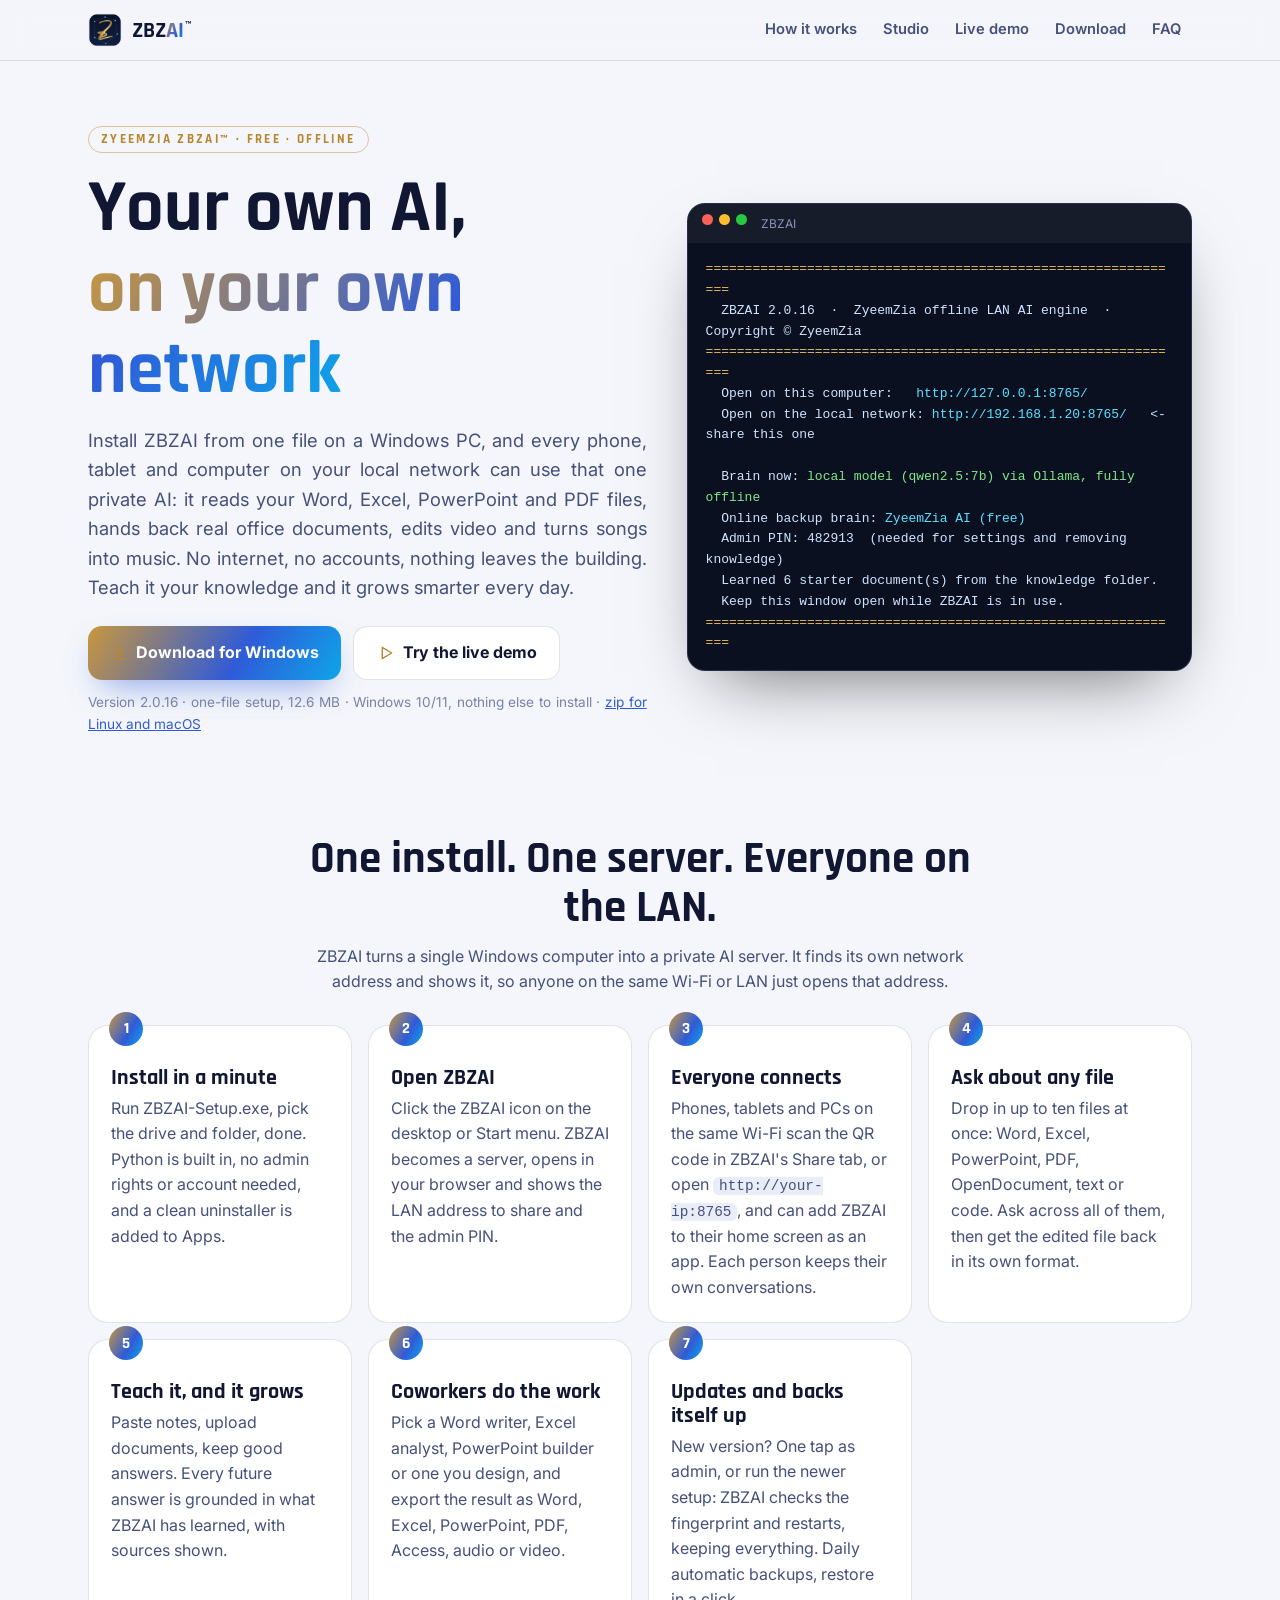
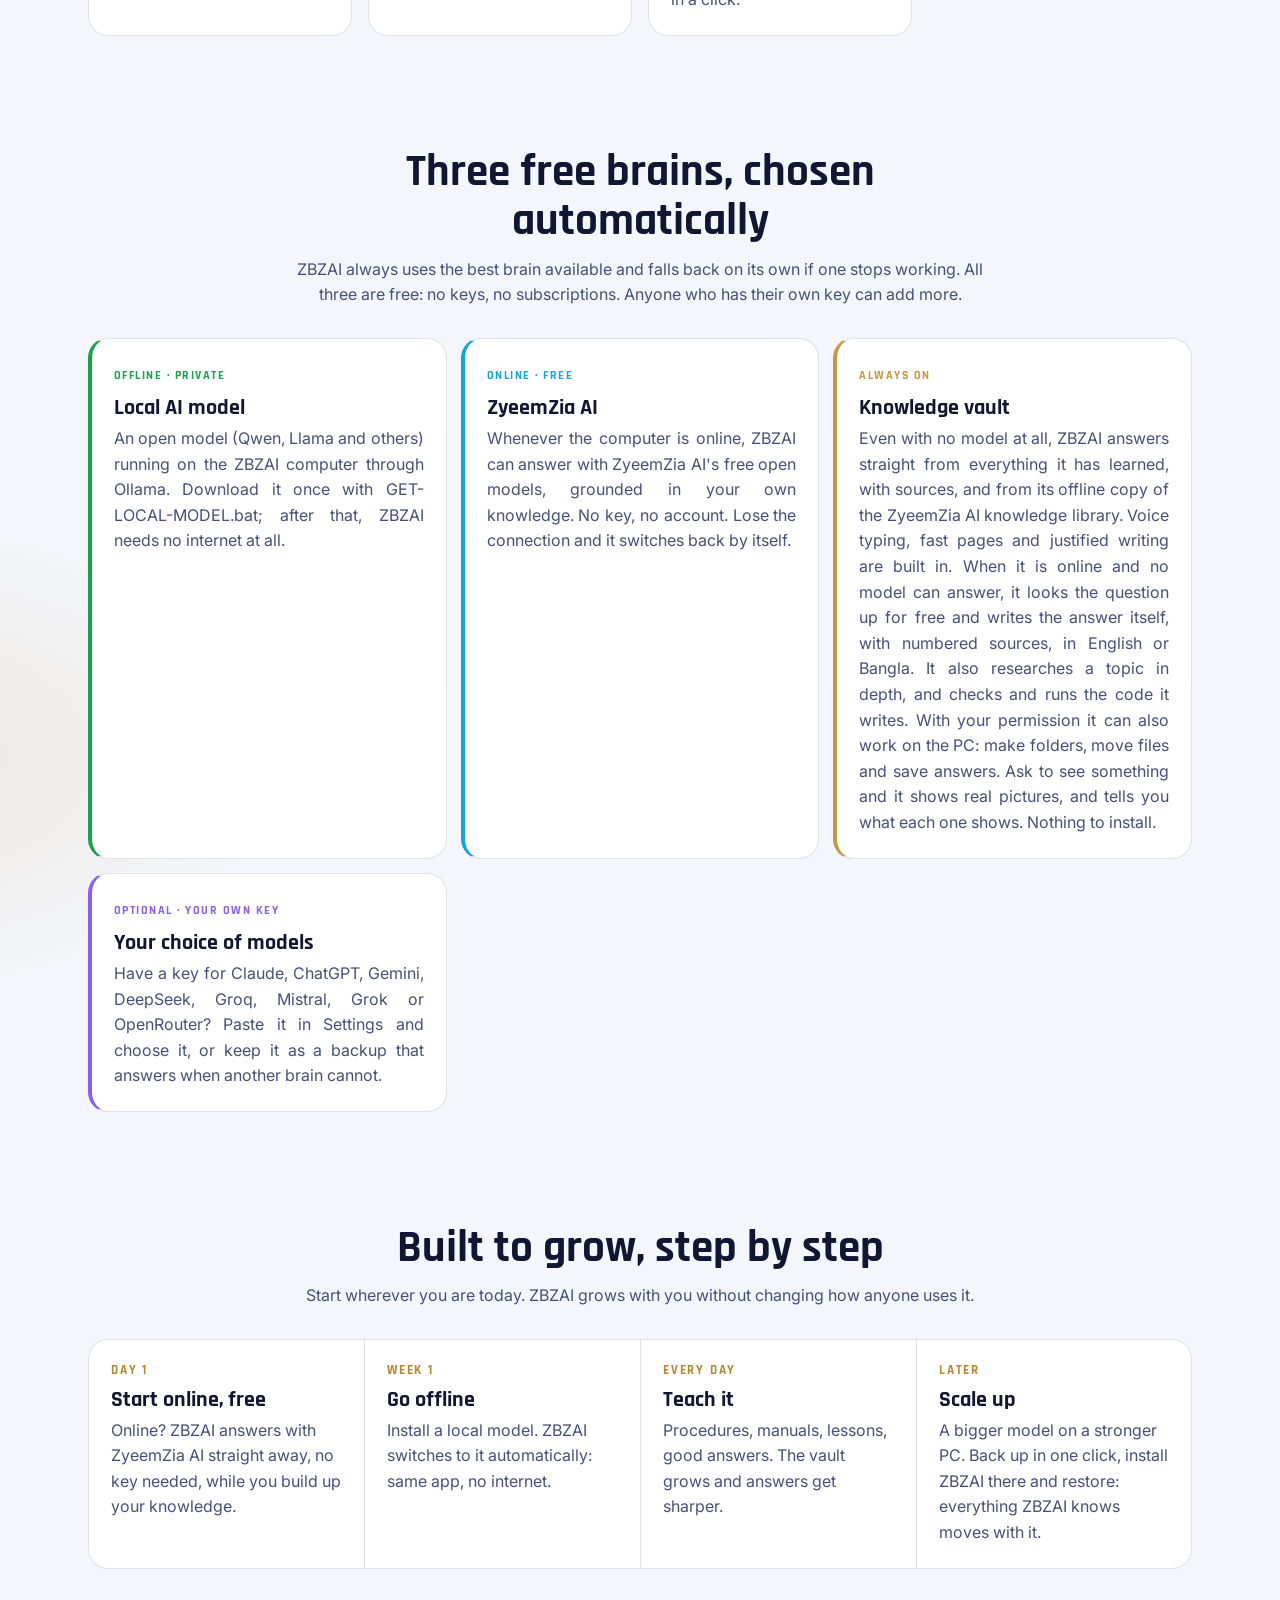
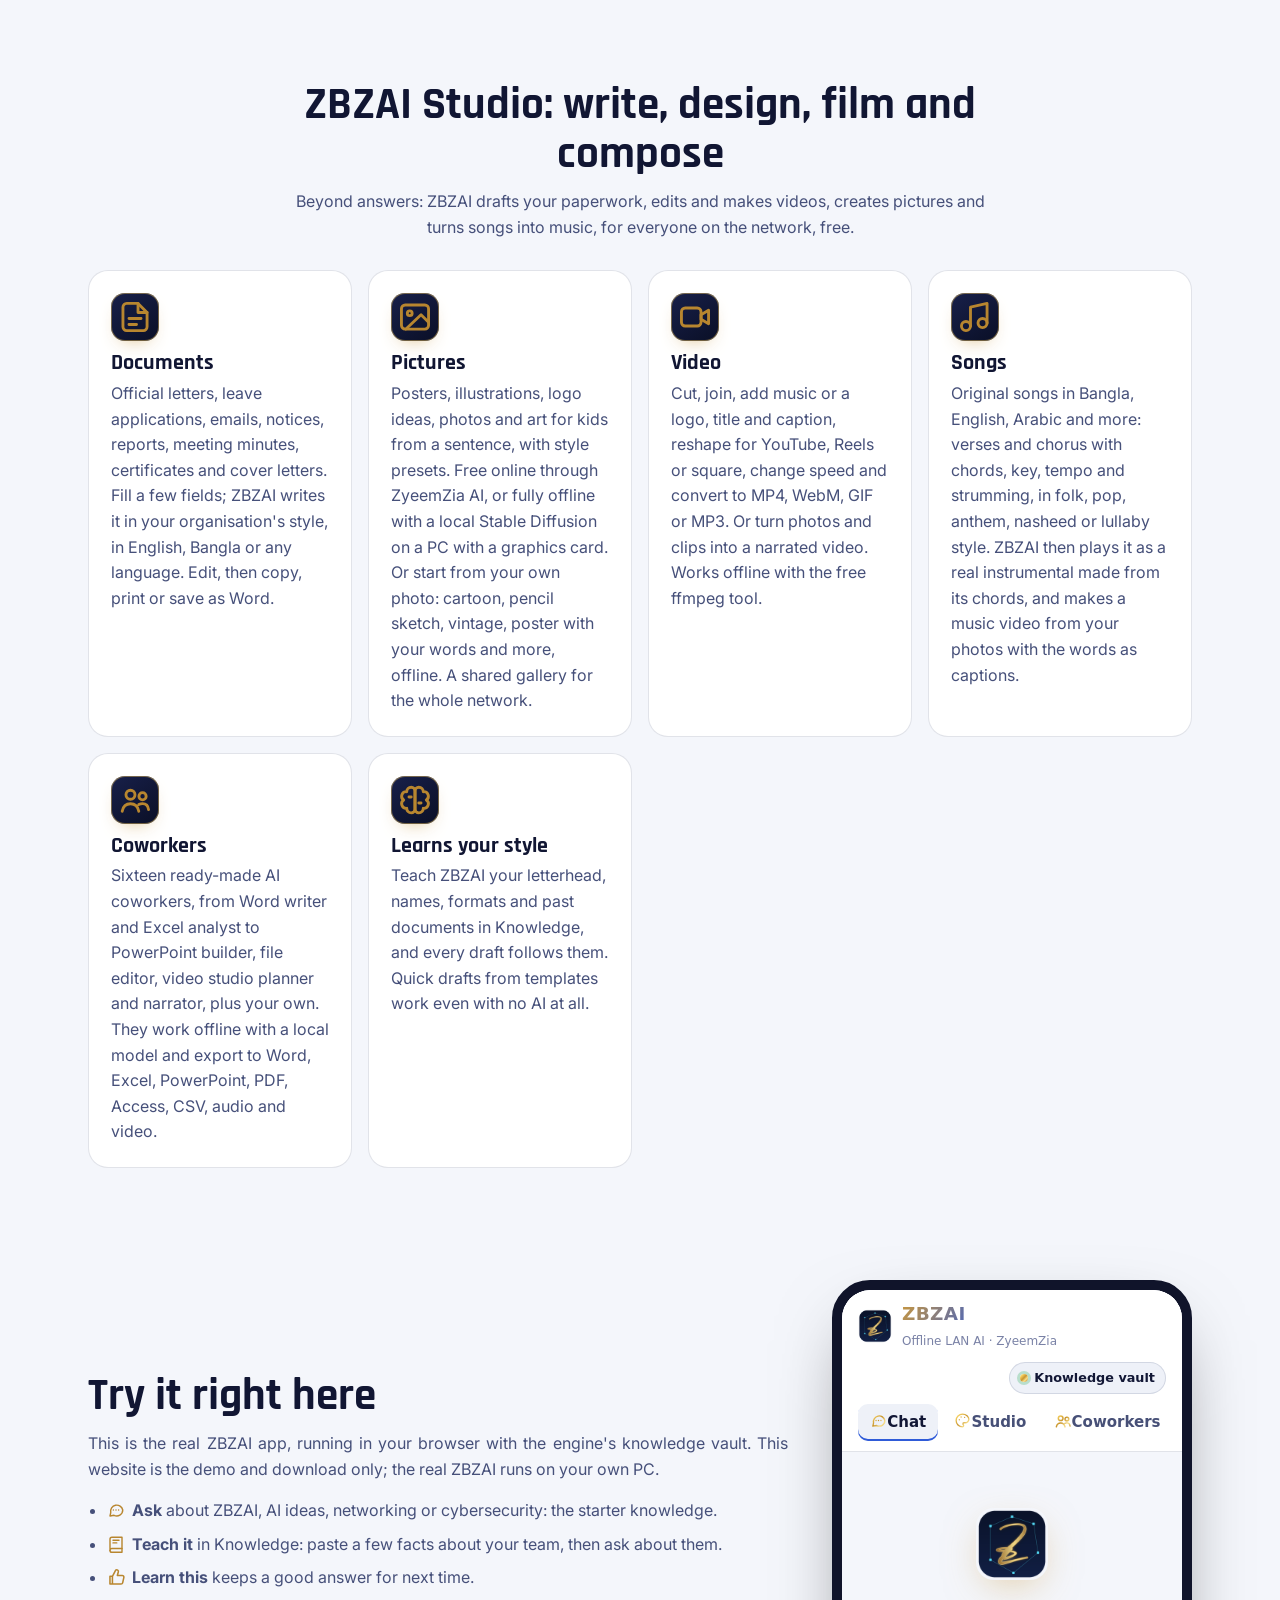
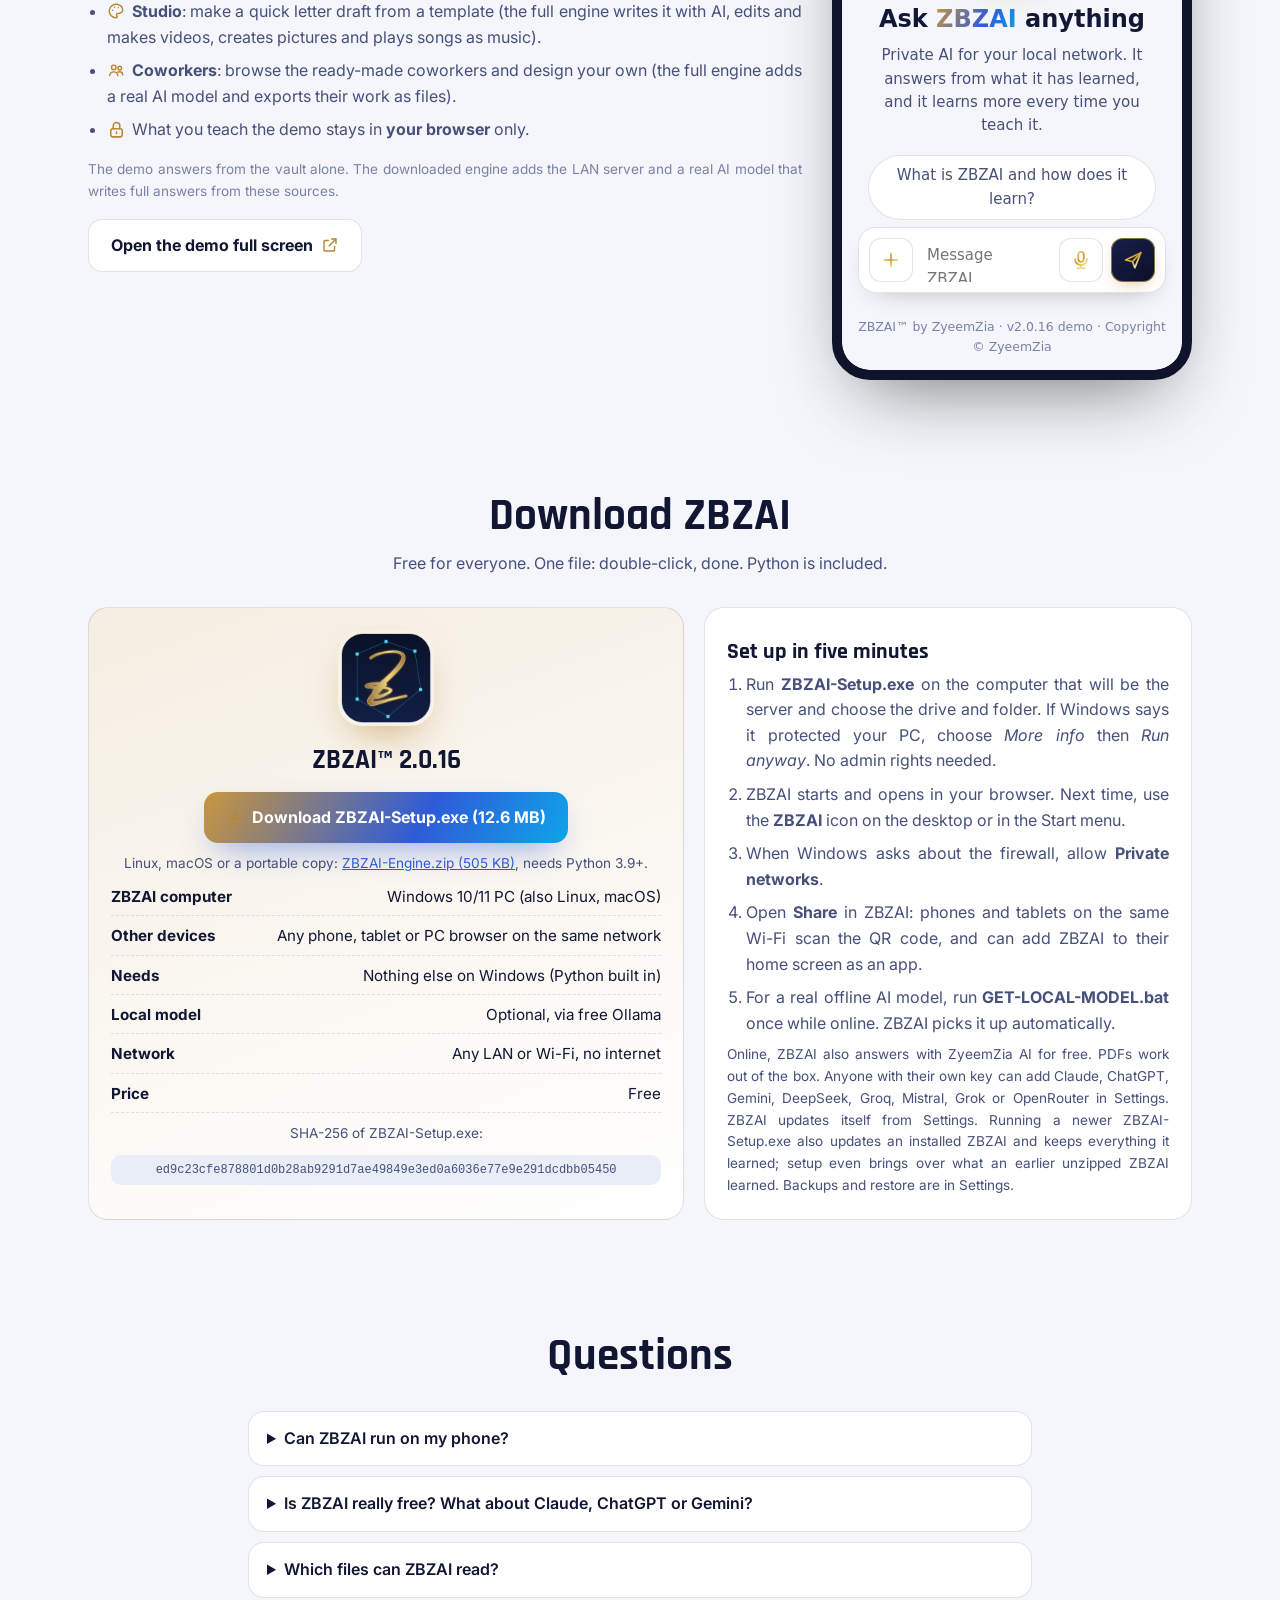
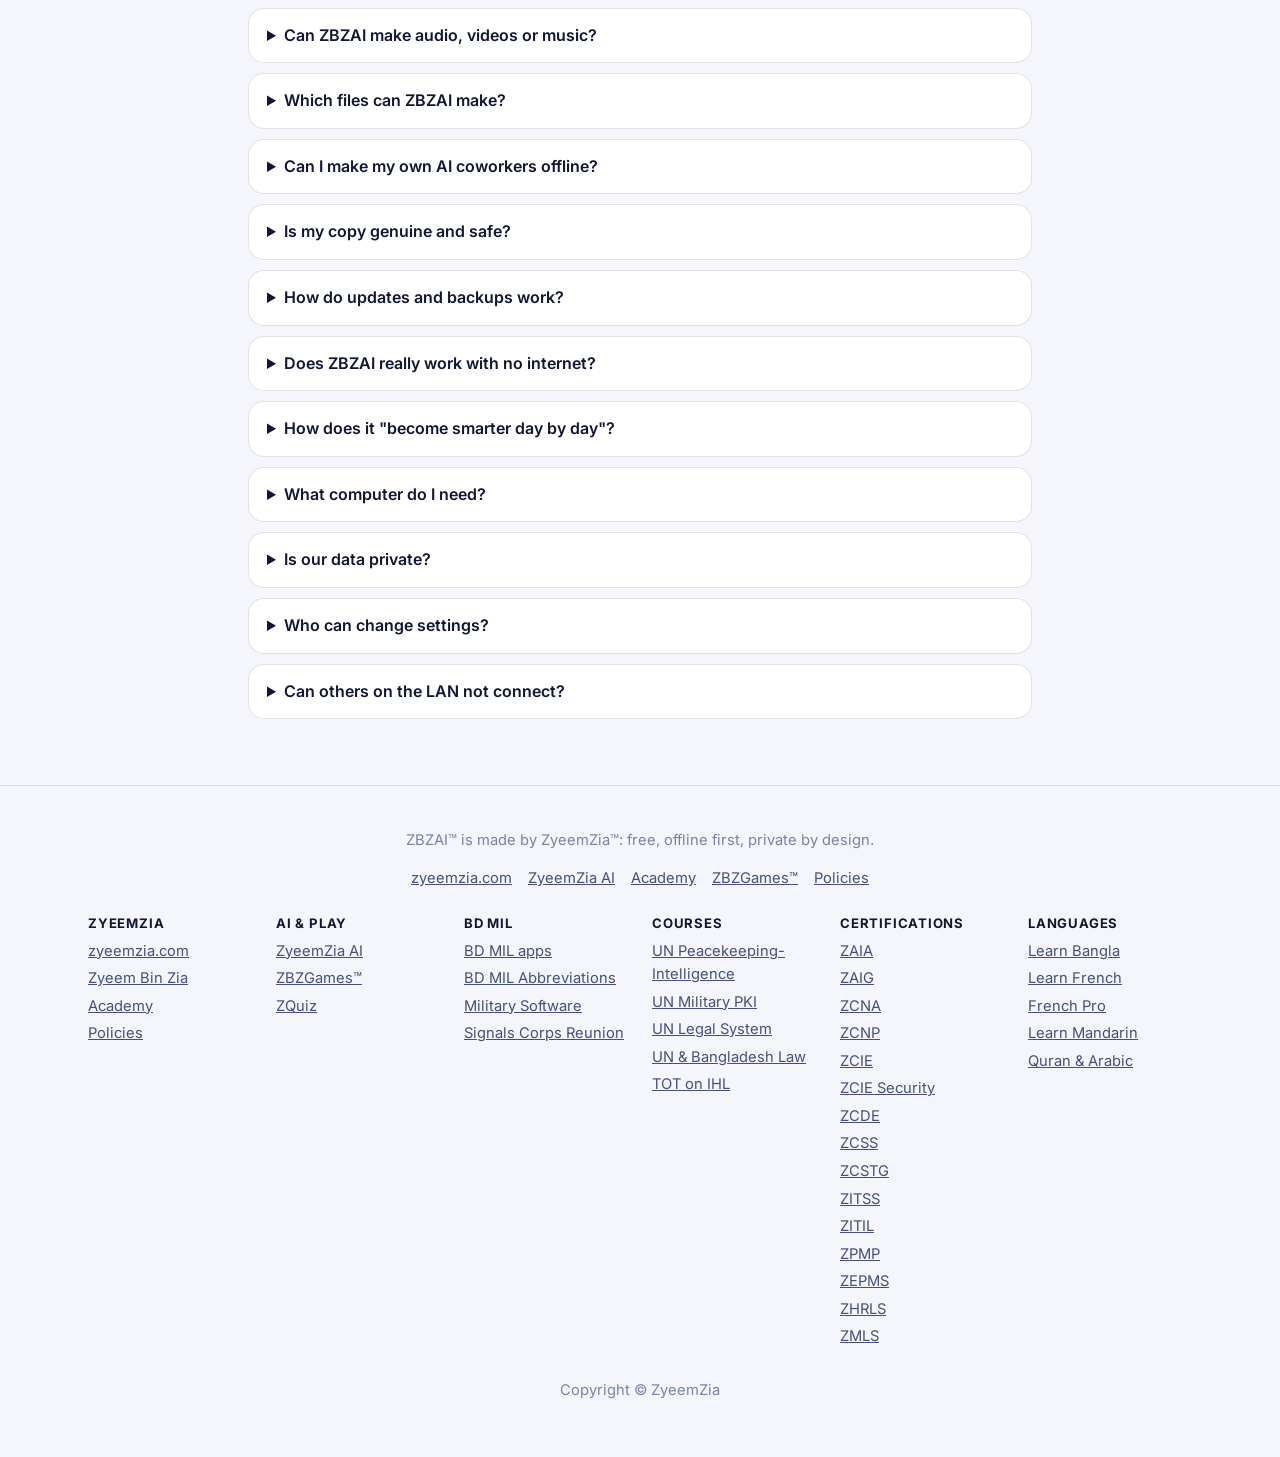
==== commit da597e57: "Site text: Bangla web answers, instant replies, saved answers" ====
--- a/index.html
+++ b/index.html
@@ -123,7 +123,7 @@
   <div class="brains">
     <div class="card brain" style="--c:#16a34a"><span class="tag">Offline · private</span><h3>Local AI model</h3><p>An open model (Qwen, Llama and others) running on the ZBZAI computer through Ollama. Download it once with GET-LOCAL-MODEL.bat; after that, ZBZAI needs no internet at all.</p></div>
     <div class="card brain" style="--c:#0ea5e9"><span class="tag">Online · free</span><h3>ZyeemZia AI</h3><p>Whenever the computer is online, ZBZAI can answer with ZyeemZia AI's free open models, grounded in your own knowledge. No key, no account. Lose the connection and it switches back by itself.</p></div>
-    <div class="card brain" style="--c:#c9973d"><span class="tag">Always on</span><h3>Knowledge vault</h3><p>Even with no model at all, ZBZAI answers straight from everything it has learned, with sources, and from its offline copy of the ZyeemZia AI knowledge library. Voice typing, fast pages and justified writing are built in. When it is online and no model can answer, it looks the question up for free and writes the answer itself, with numbered sources. It also researches a topic in depth, and checks and runs the code it writes. With your permission it can also work on the PC: make folders, move files and save answers. Ask to see something and it shows real pictures, and tells you what each one shows. Nothing to install.</p></div>
+    <div class="card brain" style="--c:#c9973d"><span class="tag">Always on</span><h3>Knowledge vault</h3><p>Even with no model at all, ZBZAI answers straight from everything it has learned, with sources, and from its offline copy of the ZyeemZia AI knowledge library. Voice typing, fast pages and justified writing are built in. When it is online and no model can answer, it looks the question up for free and writes the answer itself, with numbered sources, in English or Bangla. It also researches a topic in depth, and checks and runs the code it writes. With your permission it can also work on the PC: make folders, move files and save answers. Ask to see something and it shows real pictures, and tells you what each one shows. Nothing to install.</p></div>
     <div class="card brain" style="--c:#8b5cf6"><span class="tag">Optional · your own key</span><h3>Your choice of models</h3><p>Have a key for Claude, ChatGPT, Gemini, DeepSeek, Groq, Mistral, Grok or OpenRouter? Paste it in Settings and choose it, or keep it as a backup that answers when another brain cannot.</p></div>
   </div>
 </div></section>
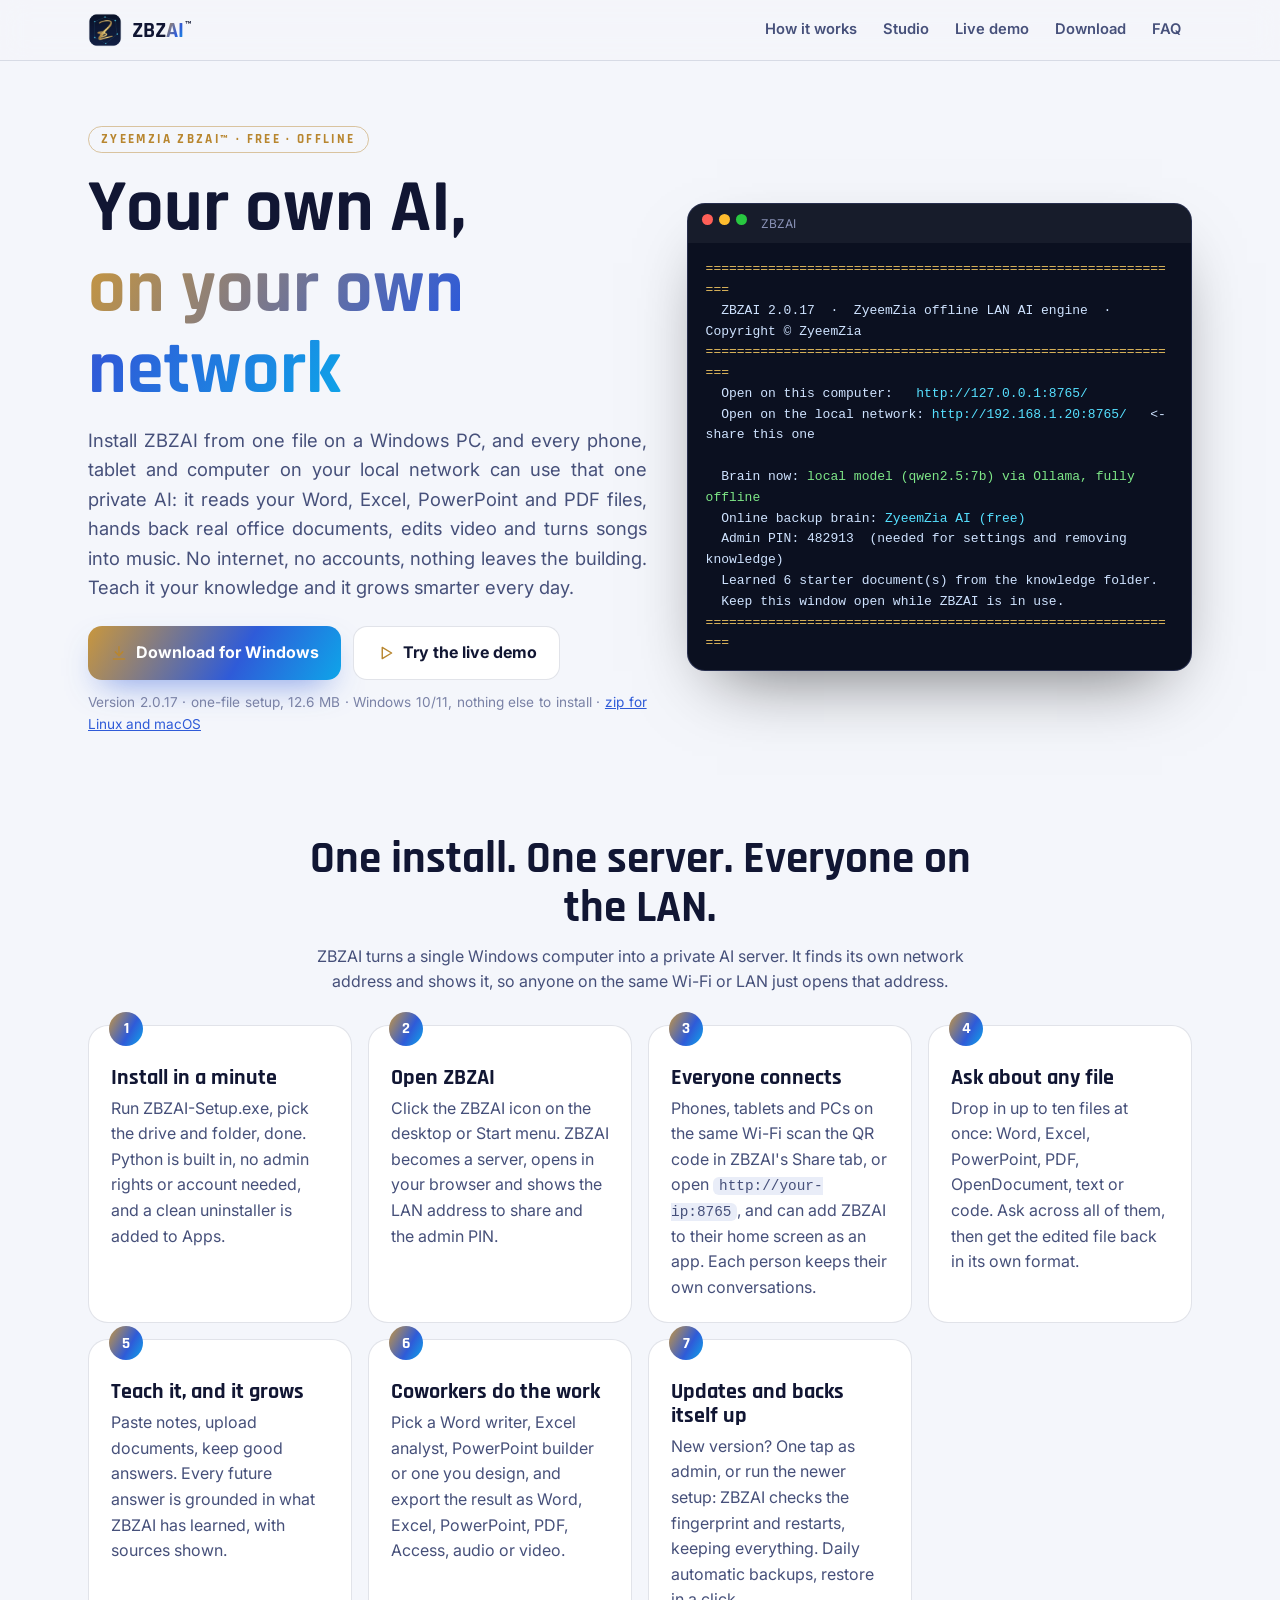
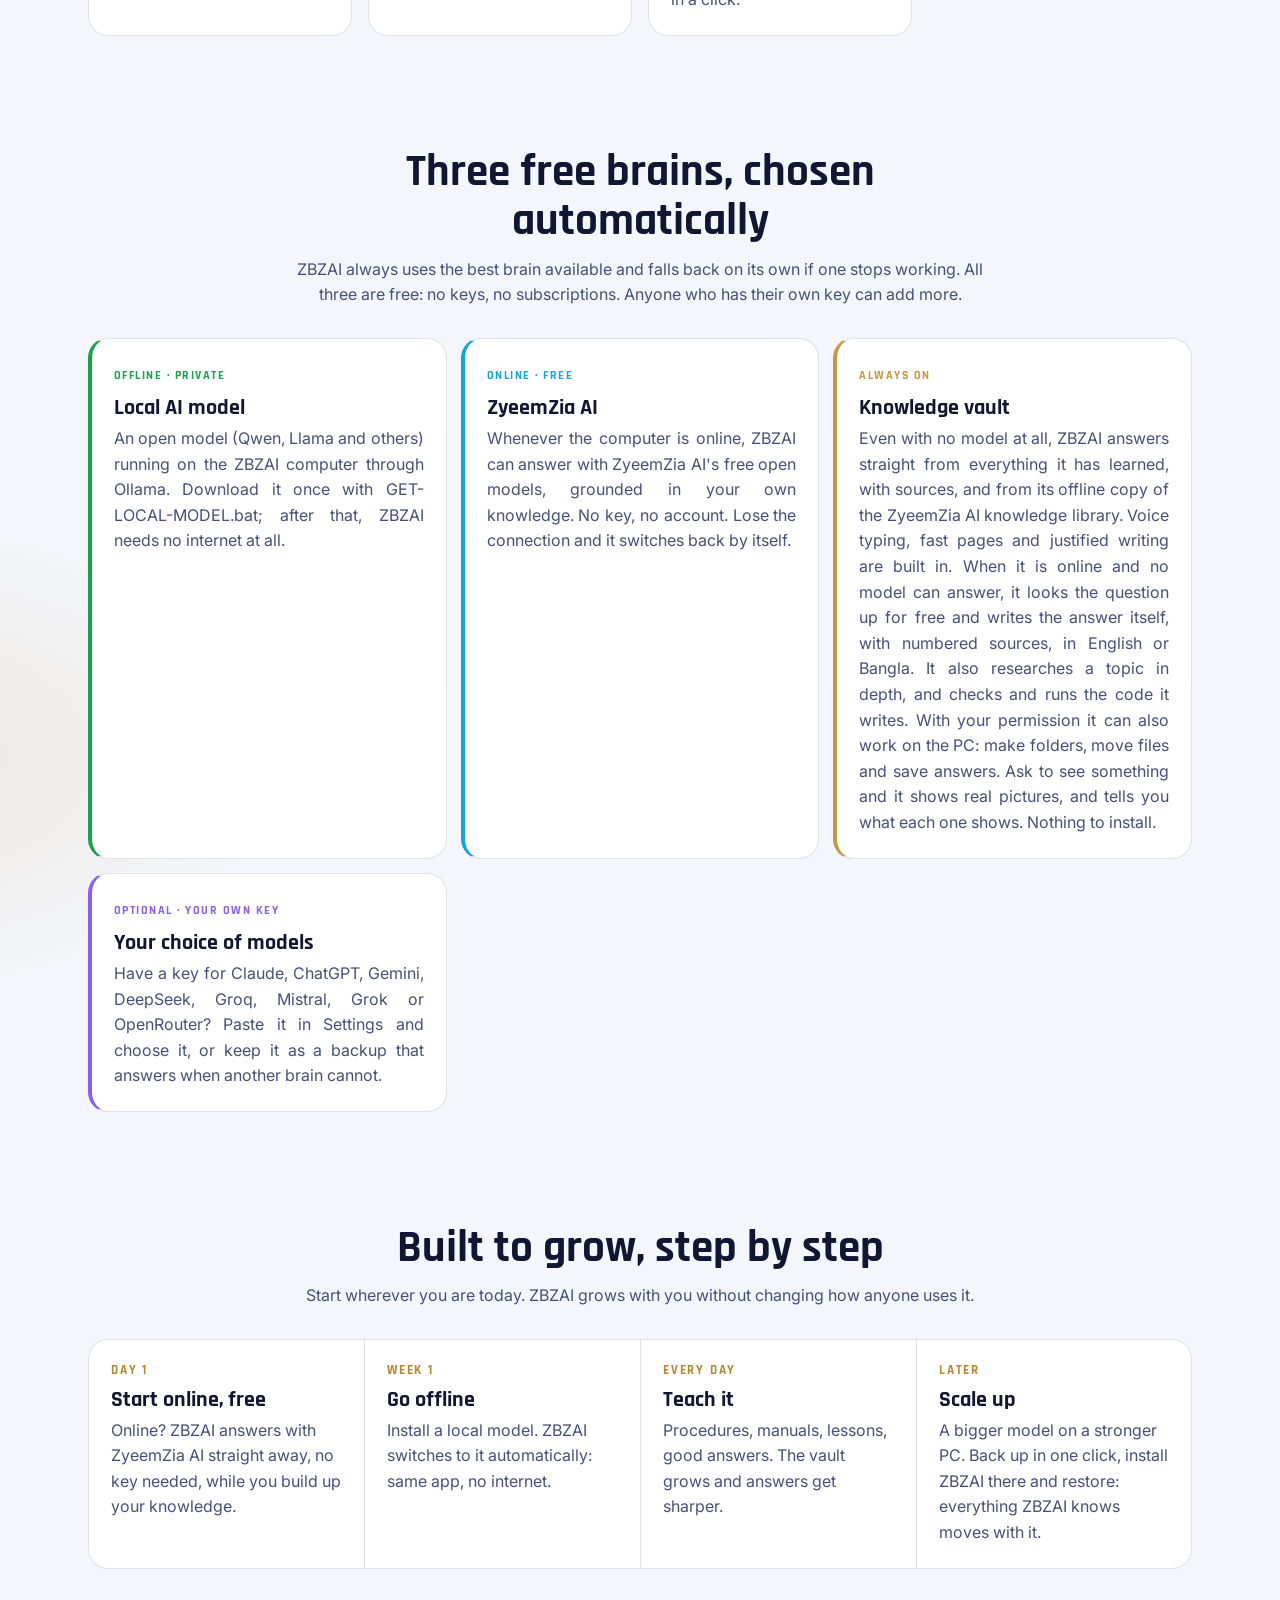
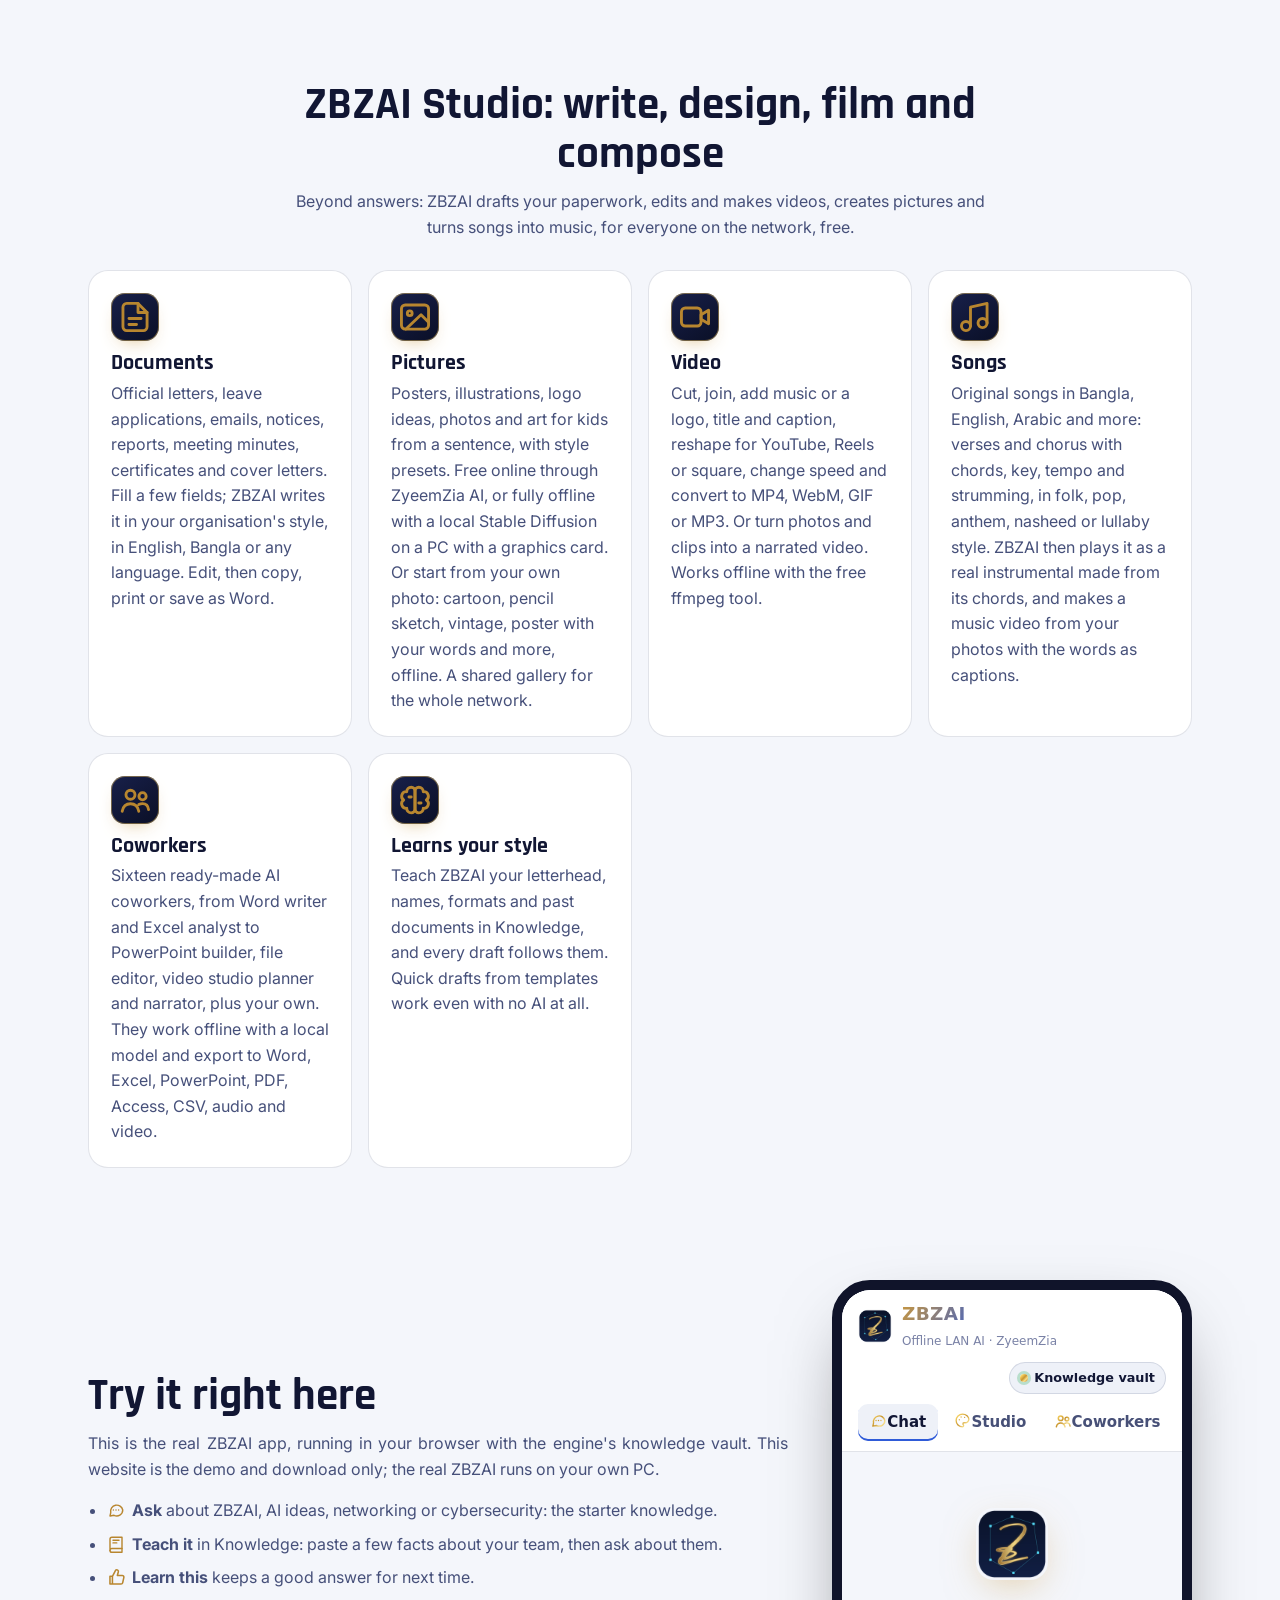
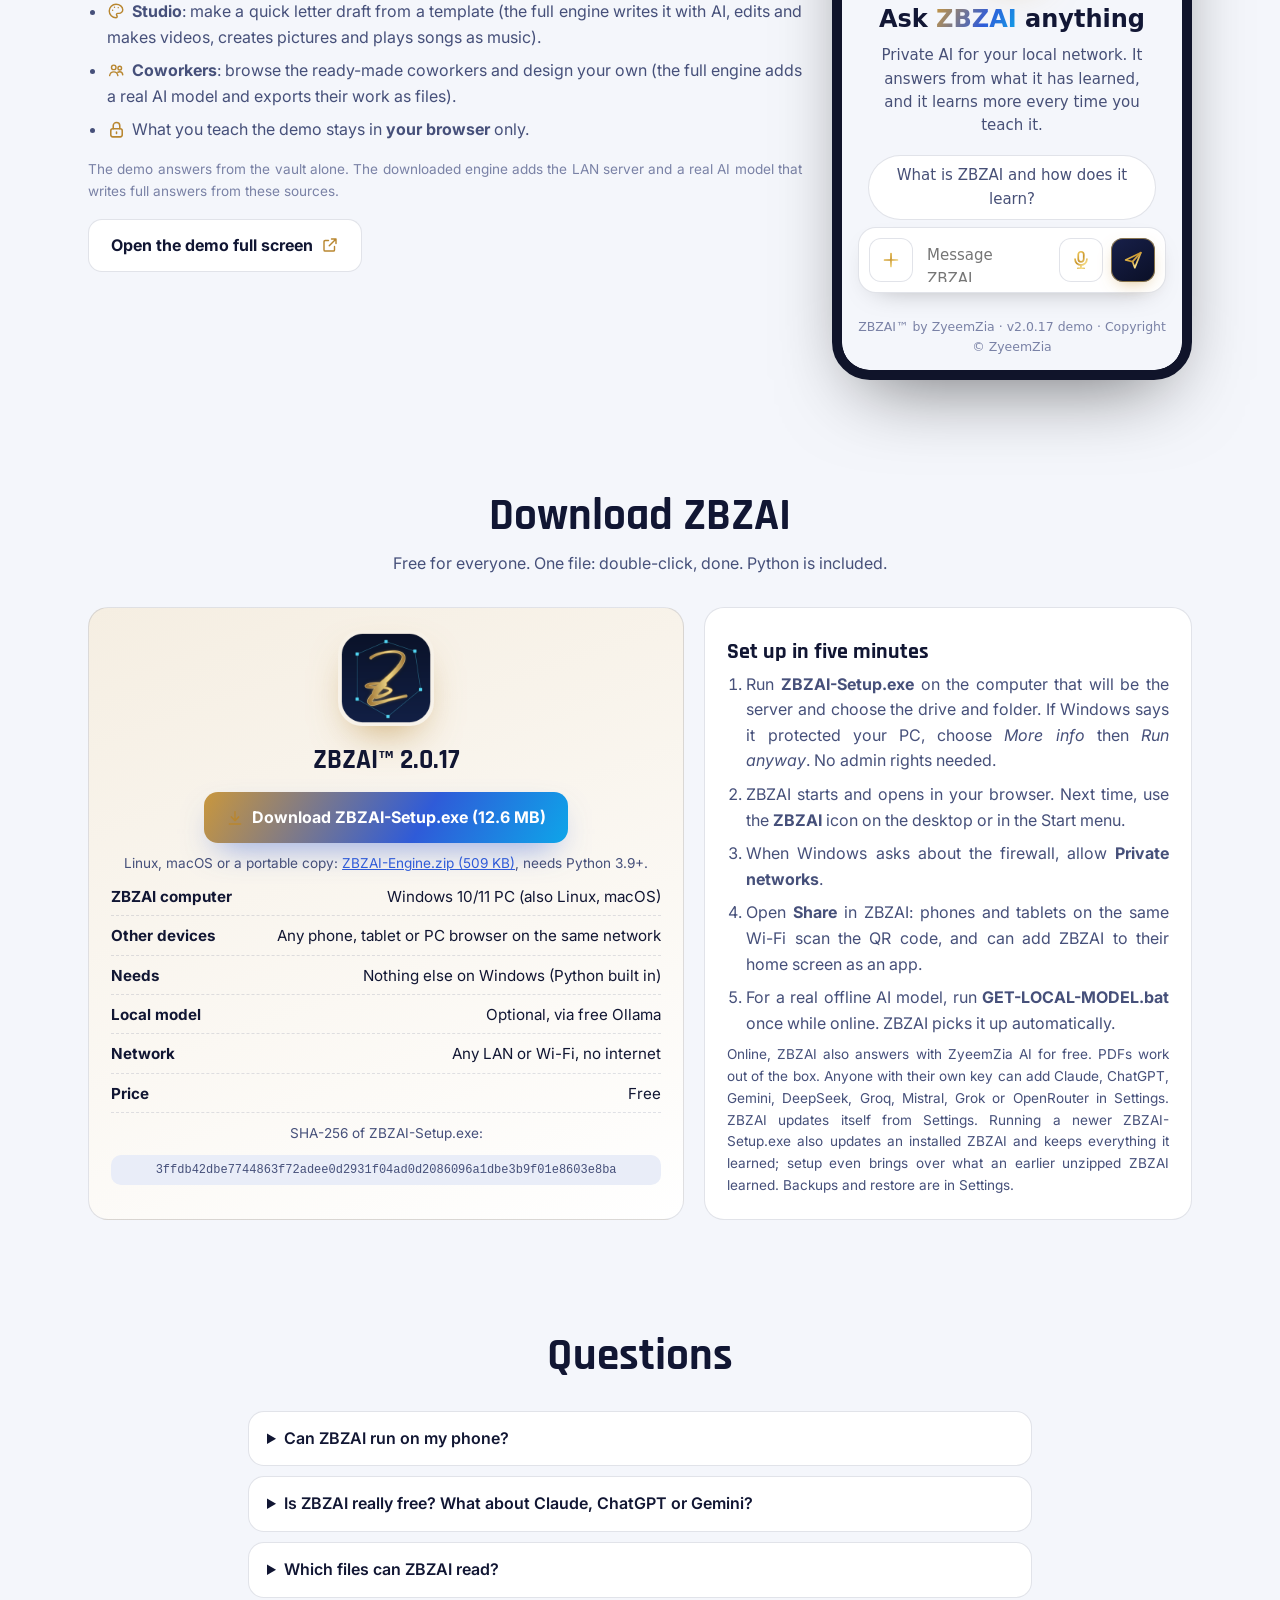
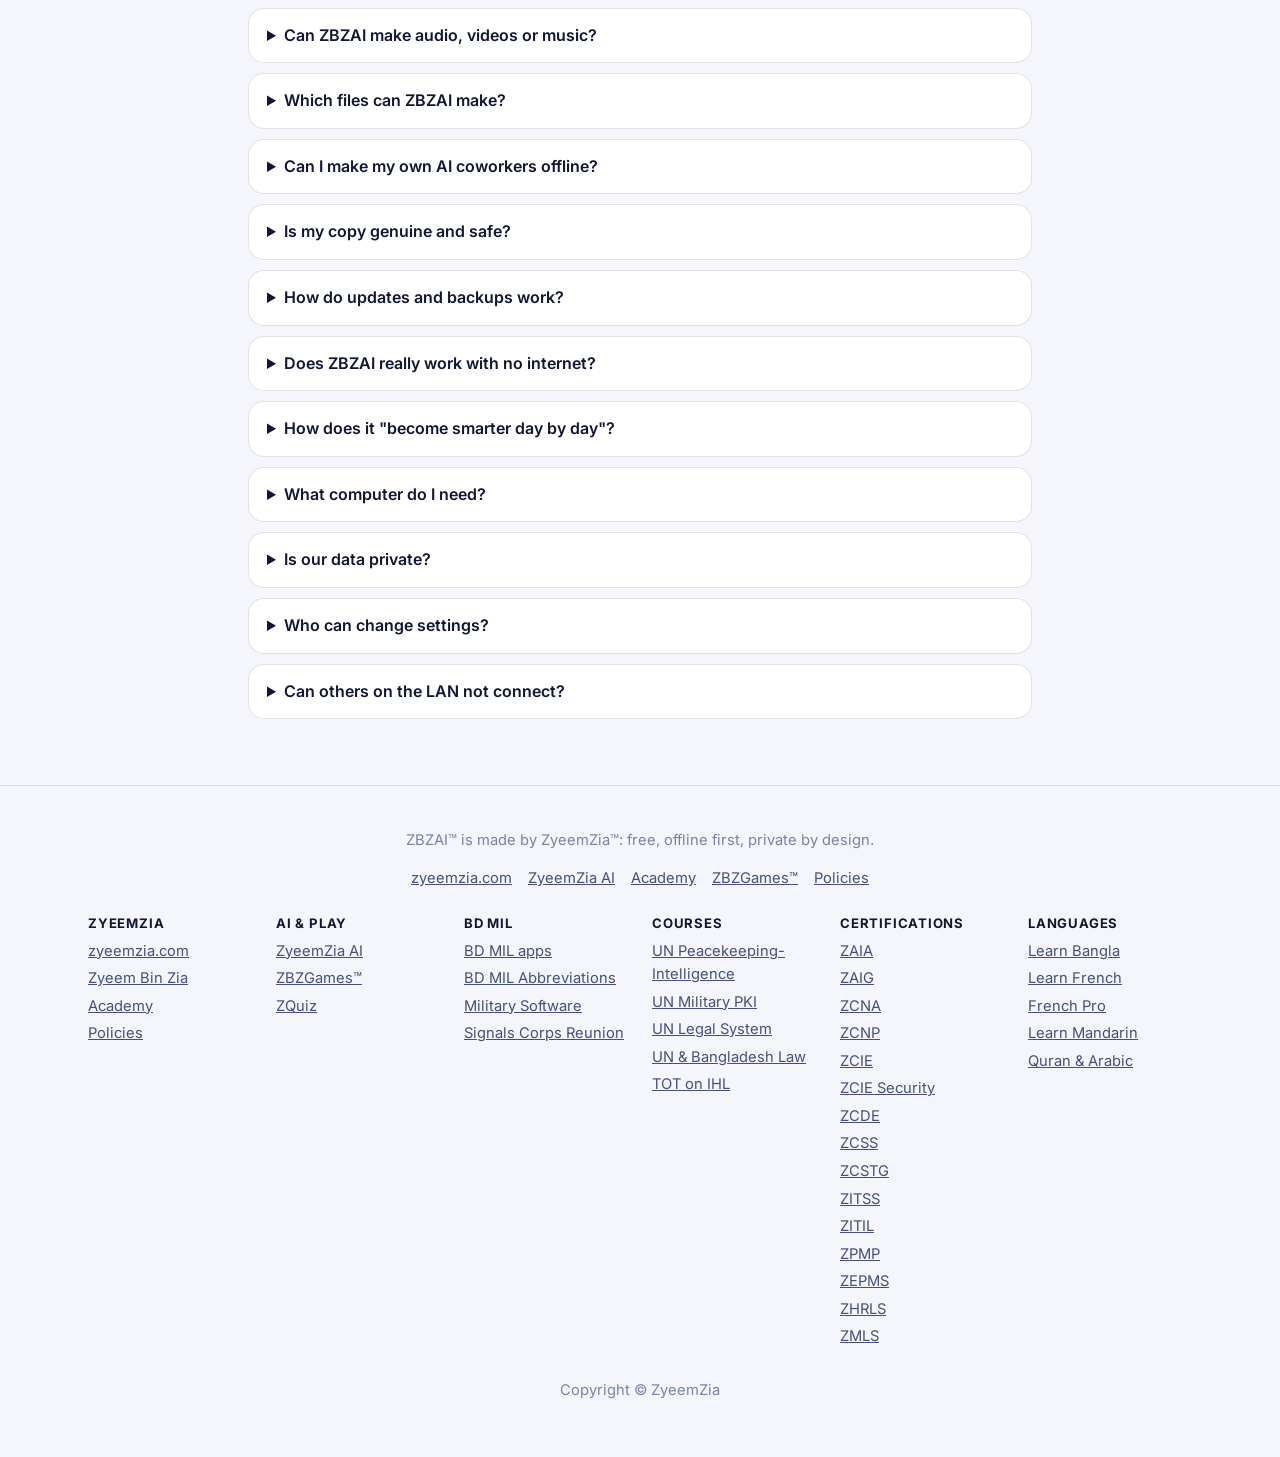
==== commit ffb5e137: "ZBZAI 2.0.17: medicines on DIMS as links, translation compare in DeepL, Reverso, Google and Bing, ow" ====
--- a/index.html
+++ b/index.html
@@ -86,12 +86,12 @@
     <h1>Your own AI,<br><span>on your own network</span></h1>
     <p class="lead">Install ZBZAI from one file on a Windows PC, and every phone, tablet and computer on your local network can use that one private AI: it reads your Word, Excel, PowerPoint and PDF files, hands back real office documents, edits video and turns songs into music. No internet, no accounts, nothing leaves the building. Teach it your knowledge and it grows smarter every day.</p>
     <div class="cta"><a class="btn main" href="/download/ZBZAI-Setup.exe" download><i class="gi gi-download" aria-hidden="true"></i>Download for Windows</a><a class="btn" href="#demo"><i class="gi gi-play" aria-hidden="true"></i>Try the live demo</a></div>
-    <p class="tiny">Version 2.0.16 · one-file setup, 12.6 MB · Windows 10/11, nothing else to install · <a href="/download/ZBZAI-Engine.zip" download>zip for Linux and macOS</a></p>
+    <p class="tiny">Version 2.0.17 · one-file setup, 12.6 MB · Windows 10/11, nothing else to install · <a href="/download/ZBZAI-Engine.zip" download>zip for Linux and macOS</a></p>
   </div>
   <div class="term" aria-label="What the ZBZAI window shows">
     <div class="bar"><i></i><i></i><i></i><span>ZBZAI</span></div>
 <pre><span class="g">==============================================================</span>
-  ZBZAI 2.0.16  ·  ZyeemZia offline LAN AI engine  ·  Copyright © ZyeemZia
+  ZBZAI 2.0.17  ·  ZyeemZia offline LAN AI engine  ·  Copyright © ZyeemZia
 <span class="g">==============================================================</span>
   Open on this computer:   <span class="c">http://127.0.0.1:8765/</span>
   Open on the local network: <span class="c">http://192.168.1.20:8765/</span>   &lt;- share this one
@@ -172,9 +172,9 @@
   <div class="dl">
     <div class="card big">
       <img src="/assets/icon-512.png" alt="">
-      <h3 style="font-size:1.7rem">ZBZAI™ 2.0.16</h3>
+      <h3 style="font-size:1.7rem">ZBZAI™ 2.0.17</h3>
       <a class="btn main" href="/download/ZBZAI-Setup.exe" download><i class="gi gi-download" aria-hidden="true"></i>Download ZBZAI-Setup.exe (12.6 MB)</a>
-      <p class="tiny" style="margin:0">Linux, macOS or a portable copy: <a href="/download/ZBZAI-Engine.zip" download>ZBZAI-Engine.zip (505 KB)</a>, needs Python 3.9+.</p>
+      <p class="tiny" style="margin:0">Linux, macOS or a portable copy: <a href="/download/ZBZAI-Engine.zip" download>ZBZAI-Engine.zip (509 KB)</a>, needs Python 3.9+.</p>
       <ul class="facts">
         <li><b>ZBZAI computer</b><span>Windows 10/11 PC (also Linux, macOS)</span></li>
         <li><b>Other devices</b><span>Any phone, tablet or PC browser on the same network</span></li>
@@ -184,7 +184,7 @@
         <li><b>Price</b><span>Free</span></li>
       </ul>
       <p class="tiny" style="margin:0">SHA-256 of ZBZAI-Setup.exe:</p>
-      <div class="sha">ed9c23cfe878801d0b28ab9291d7ae49849e3ed0a6036e77e9e291dcdbb05450</div>
+      <div class="sha">3ffdb42dbe7744863f72adee0d2931f04ad0d2086096a1dbe3b9f01e8603e8ba</div>
     </div>
     <div class="card">
       <h3>Set up in five minutes</h3>
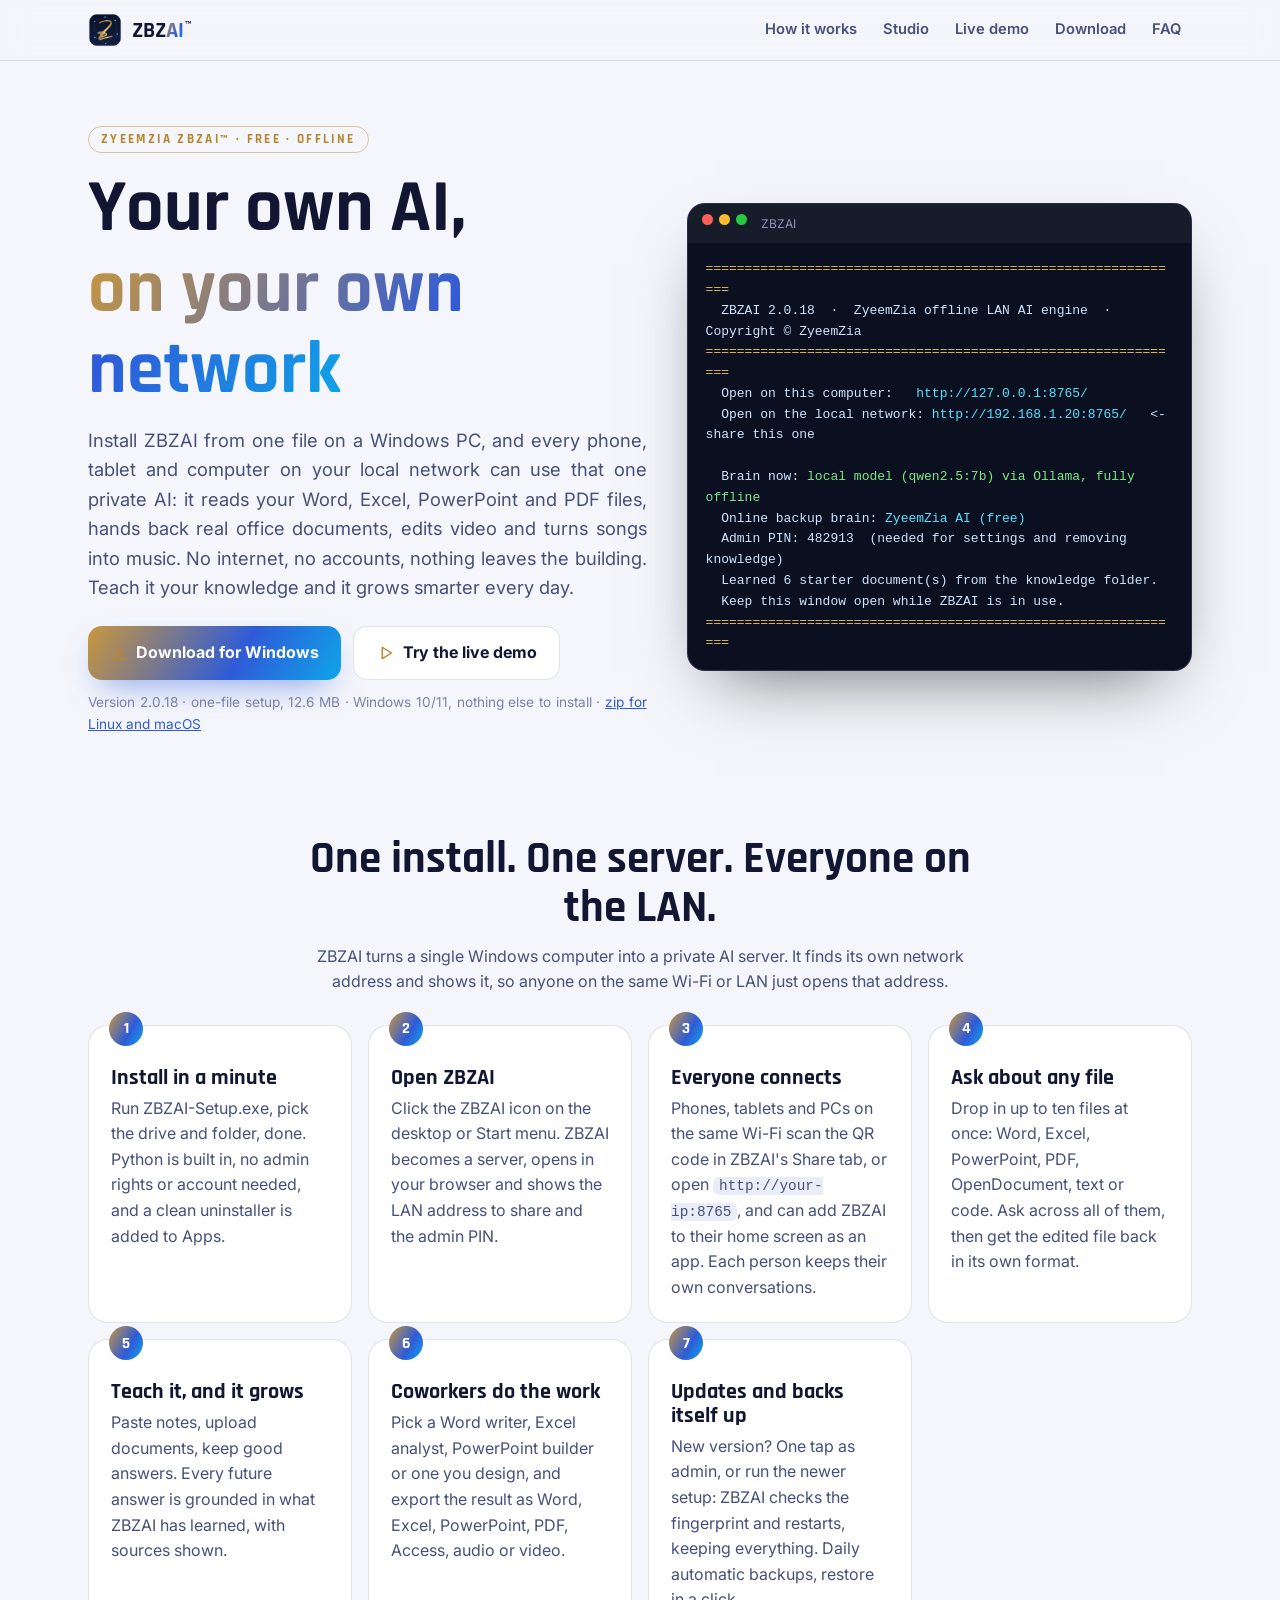
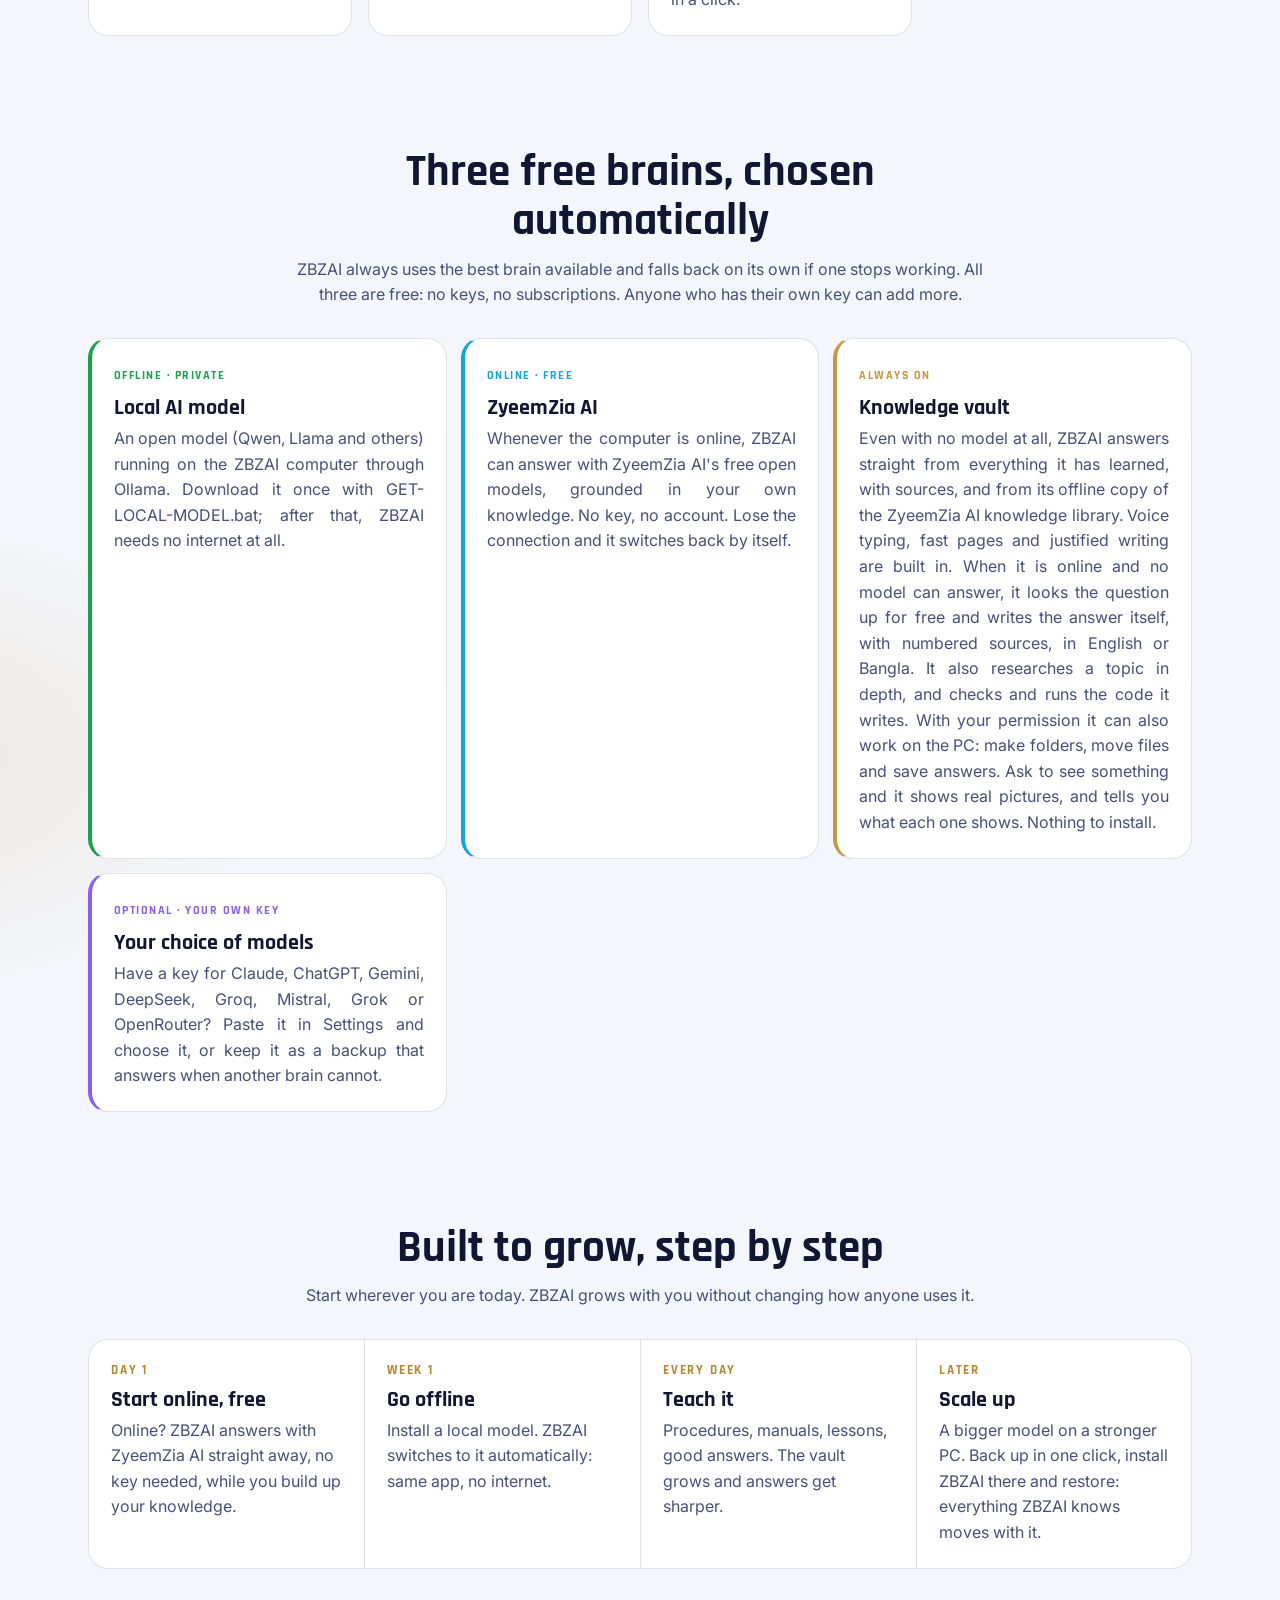
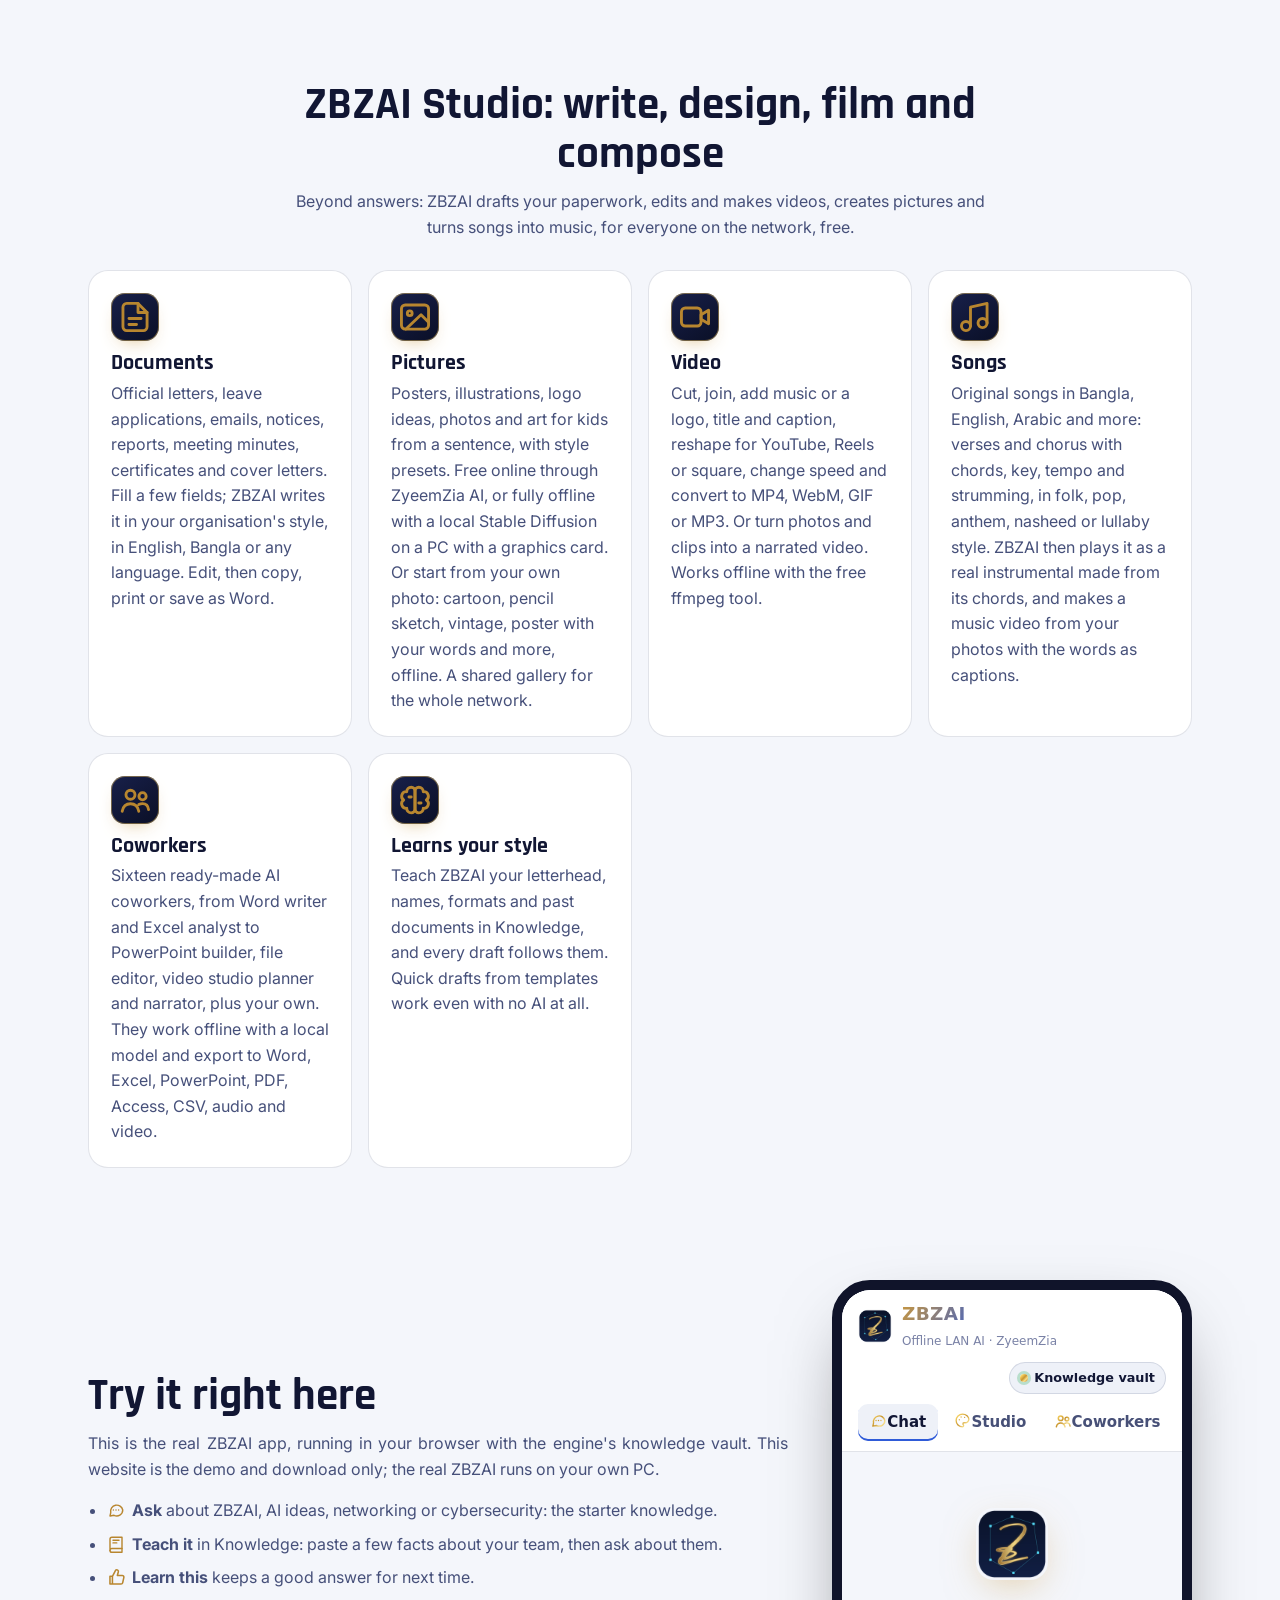
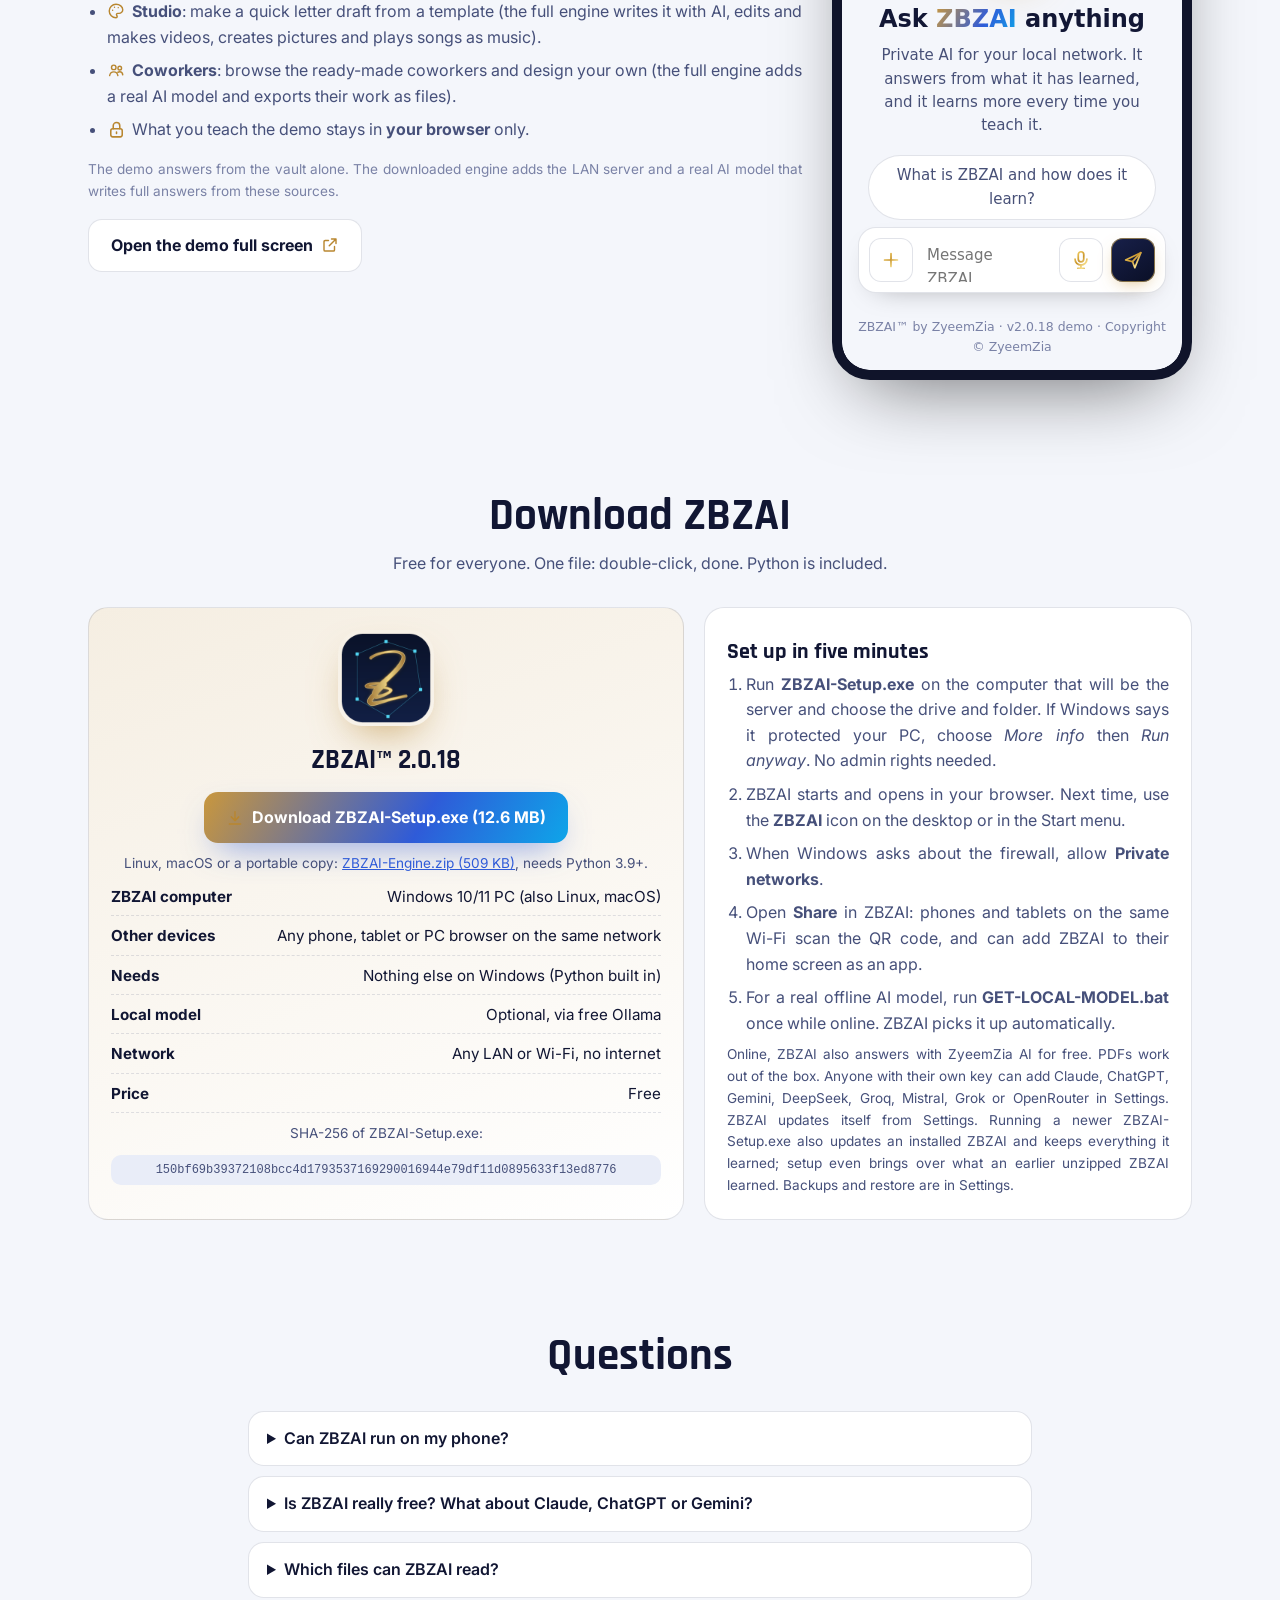
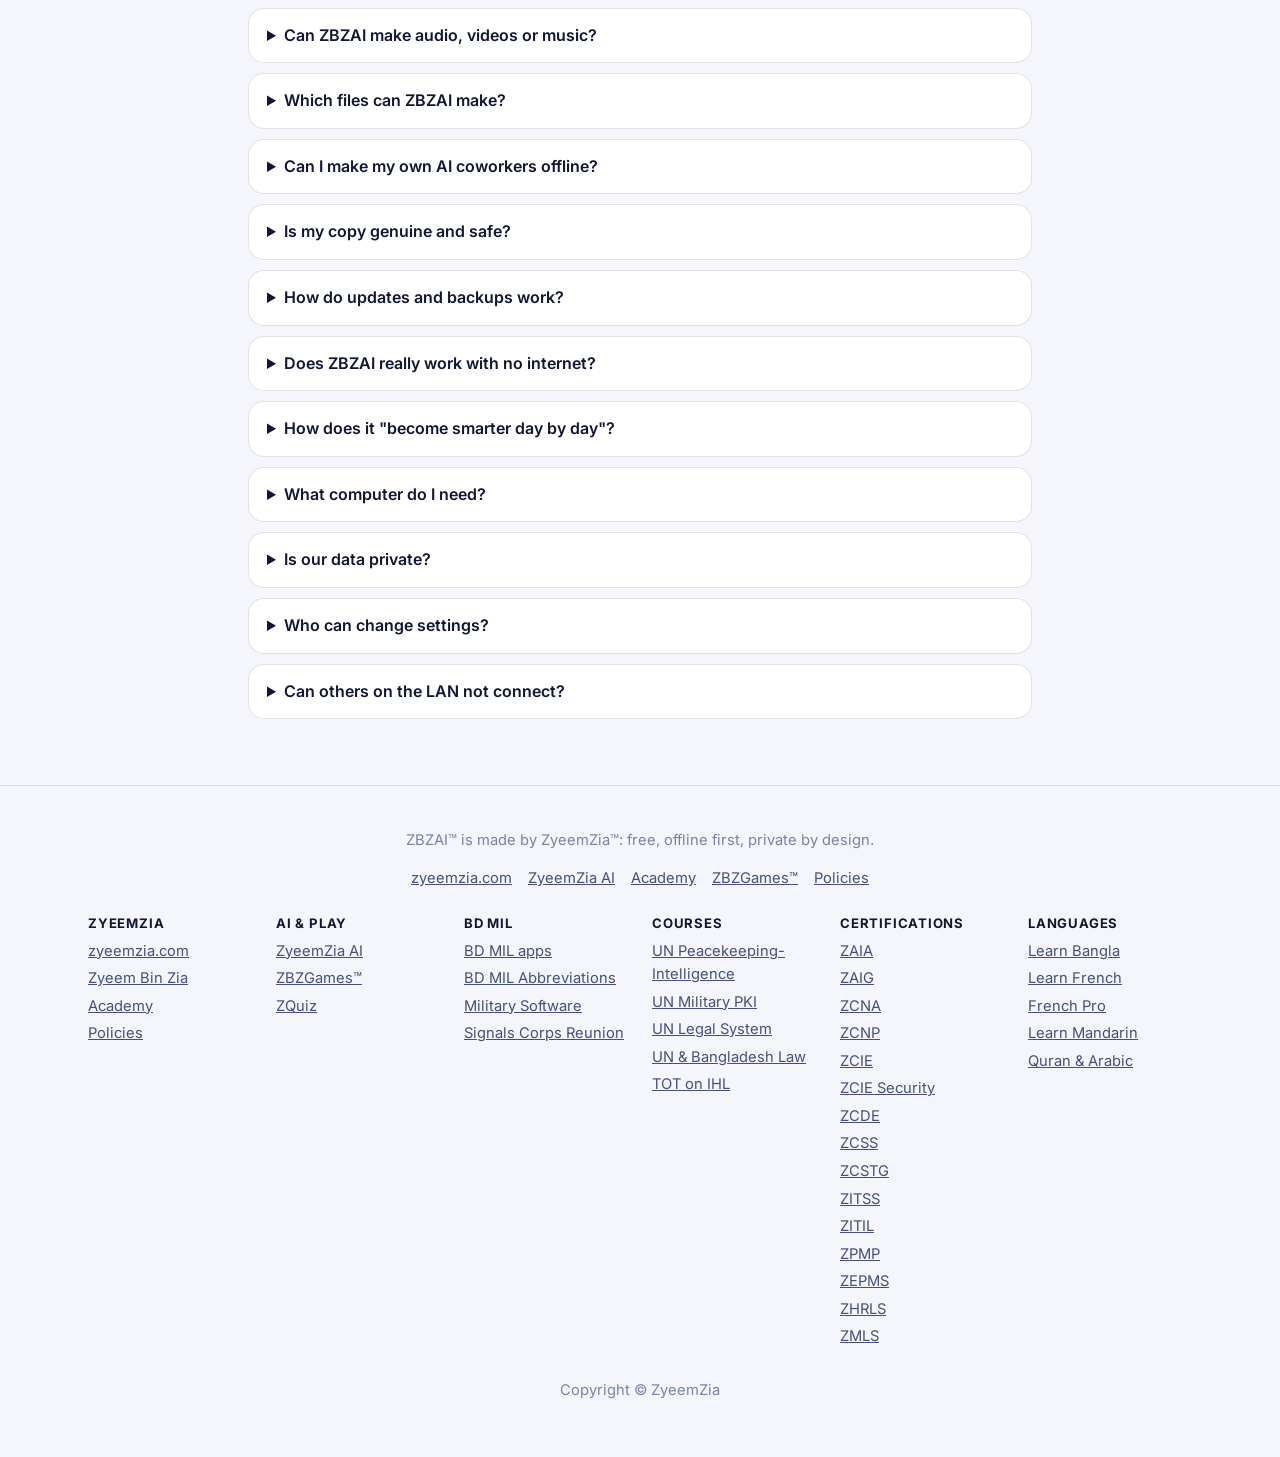
==== commit f8666bd9: "ZBZAI 2.0.18" ====
--- a/index.html
+++ b/index.html
@@ -86,12 +86,12 @@
     <h1>Your own AI,<br><span>on your own network</span></h1>
     <p class="lead">Install ZBZAI from one file on a Windows PC, and every phone, tablet and computer on your local network can use that one private AI: it reads your Word, Excel, PowerPoint and PDF files, hands back real office documents, edits video and turns songs into music. No internet, no accounts, nothing leaves the building. Teach it your knowledge and it grows smarter every day.</p>
     <div class="cta"><a class="btn main" href="/download/ZBZAI-Setup.exe" download><i class="gi gi-download" aria-hidden="true"></i>Download for Windows</a><a class="btn" href="#demo"><i class="gi gi-play" aria-hidden="true"></i>Try the live demo</a></div>
-    <p class="tiny">Version 2.0.17 · one-file setup, 12.6 MB · Windows 10/11, nothing else to install · <a href="/download/ZBZAI-Engine.zip" download>zip for Linux and macOS</a></p>
+    <p class="tiny">Version 2.0.18 · one-file setup, 12.6 MB · Windows 10/11, nothing else to install · <a href="/download/ZBZAI-Engine.zip" download>zip for Linux and macOS</a></p>
   </div>
   <div class="term" aria-label="What the ZBZAI window shows">
     <div class="bar"><i></i><i></i><i></i><span>ZBZAI</span></div>
 <pre><span class="g">==============================================================</span>
-  ZBZAI 2.0.17  ·  ZyeemZia offline LAN AI engine  ·  Copyright © ZyeemZia
+  ZBZAI 2.0.18  ·  ZyeemZia offline LAN AI engine  ·  Copyright © ZyeemZia
 <span class="g">==============================================================</span>
   Open on this computer:   <span class="c">http://127.0.0.1:8765/</span>
   Open on the local network: <span class="c">http://192.168.1.20:8765/</span>   &lt;- share this one
@@ -172,7 +172,7 @@
   <div class="dl">
     <div class="card big">
       <img src="/assets/icon-512.png" alt="">
-      <h3 style="font-size:1.7rem">ZBZAI™ 2.0.17</h3>
+      <h3 style="font-size:1.7rem">ZBZAI™ 2.0.18</h3>
       <a class="btn main" href="/download/ZBZAI-Setup.exe" download><i class="gi gi-download" aria-hidden="true"></i>Download ZBZAI-Setup.exe (12.6 MB)</a>
       <p class="tiny" style="margin:0">Linux, macOS or a portable copy: <a href="/download/ZBZAI-Engine.zip" download>ZBZAI-Engine.zip (509 KB)</a>, needs Python 3.9+.</p>
       <ul class="facts">
@@ -184,7 +184,7 @@
         <li><b>Price</b><span>Free</span></li>
       </ul>
       <p class="tiny" style="margin:0">SHA-256 of ZBZAI-Setup.exe:</p>
-      <div class="sha">3ffdb42dbe7744863f72adee0d2931f04ad0d2086096a1dbe3b9f01e8603e8ba</div>
+      <div class="sha">150bf69b39372108bcc4d1793537169290016944e79df11d0895633f13ed8776</div>
     </div>
     <div class="card">
       <h3>Set up in five minutes</h3>
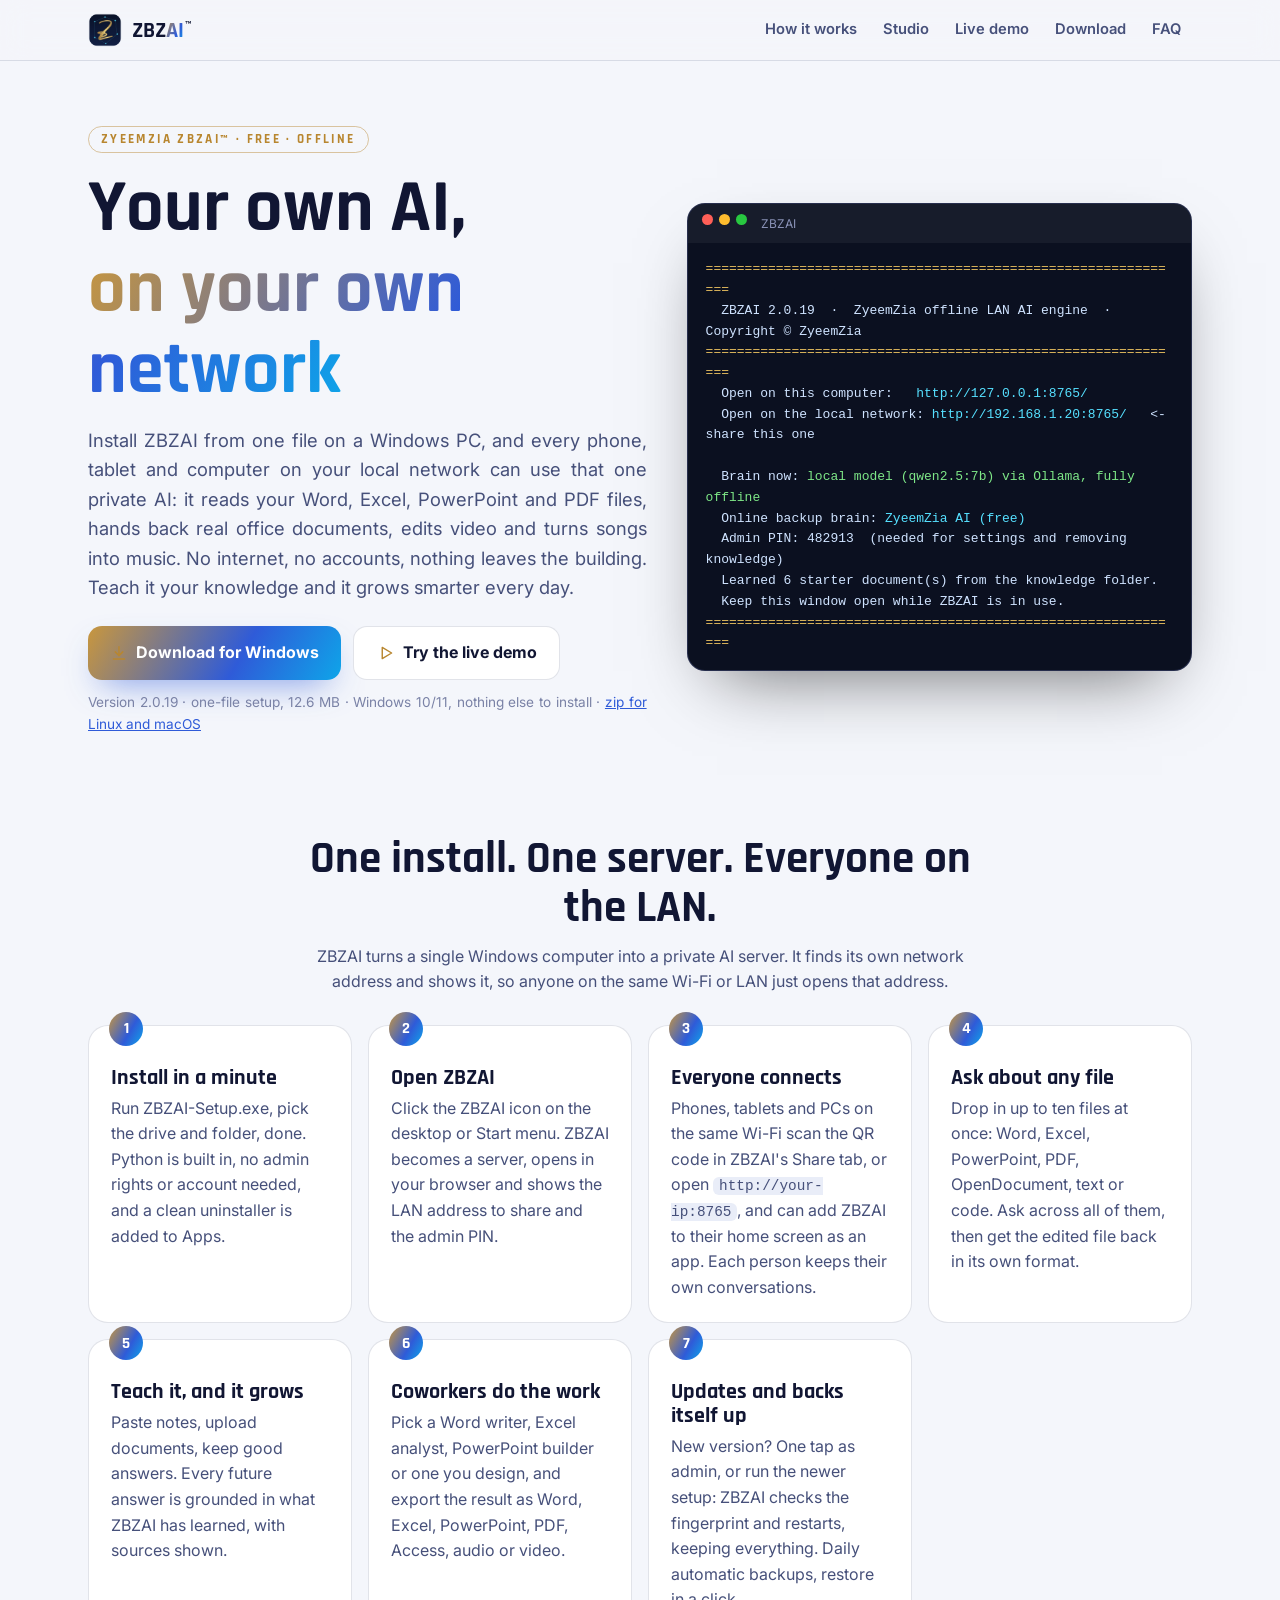
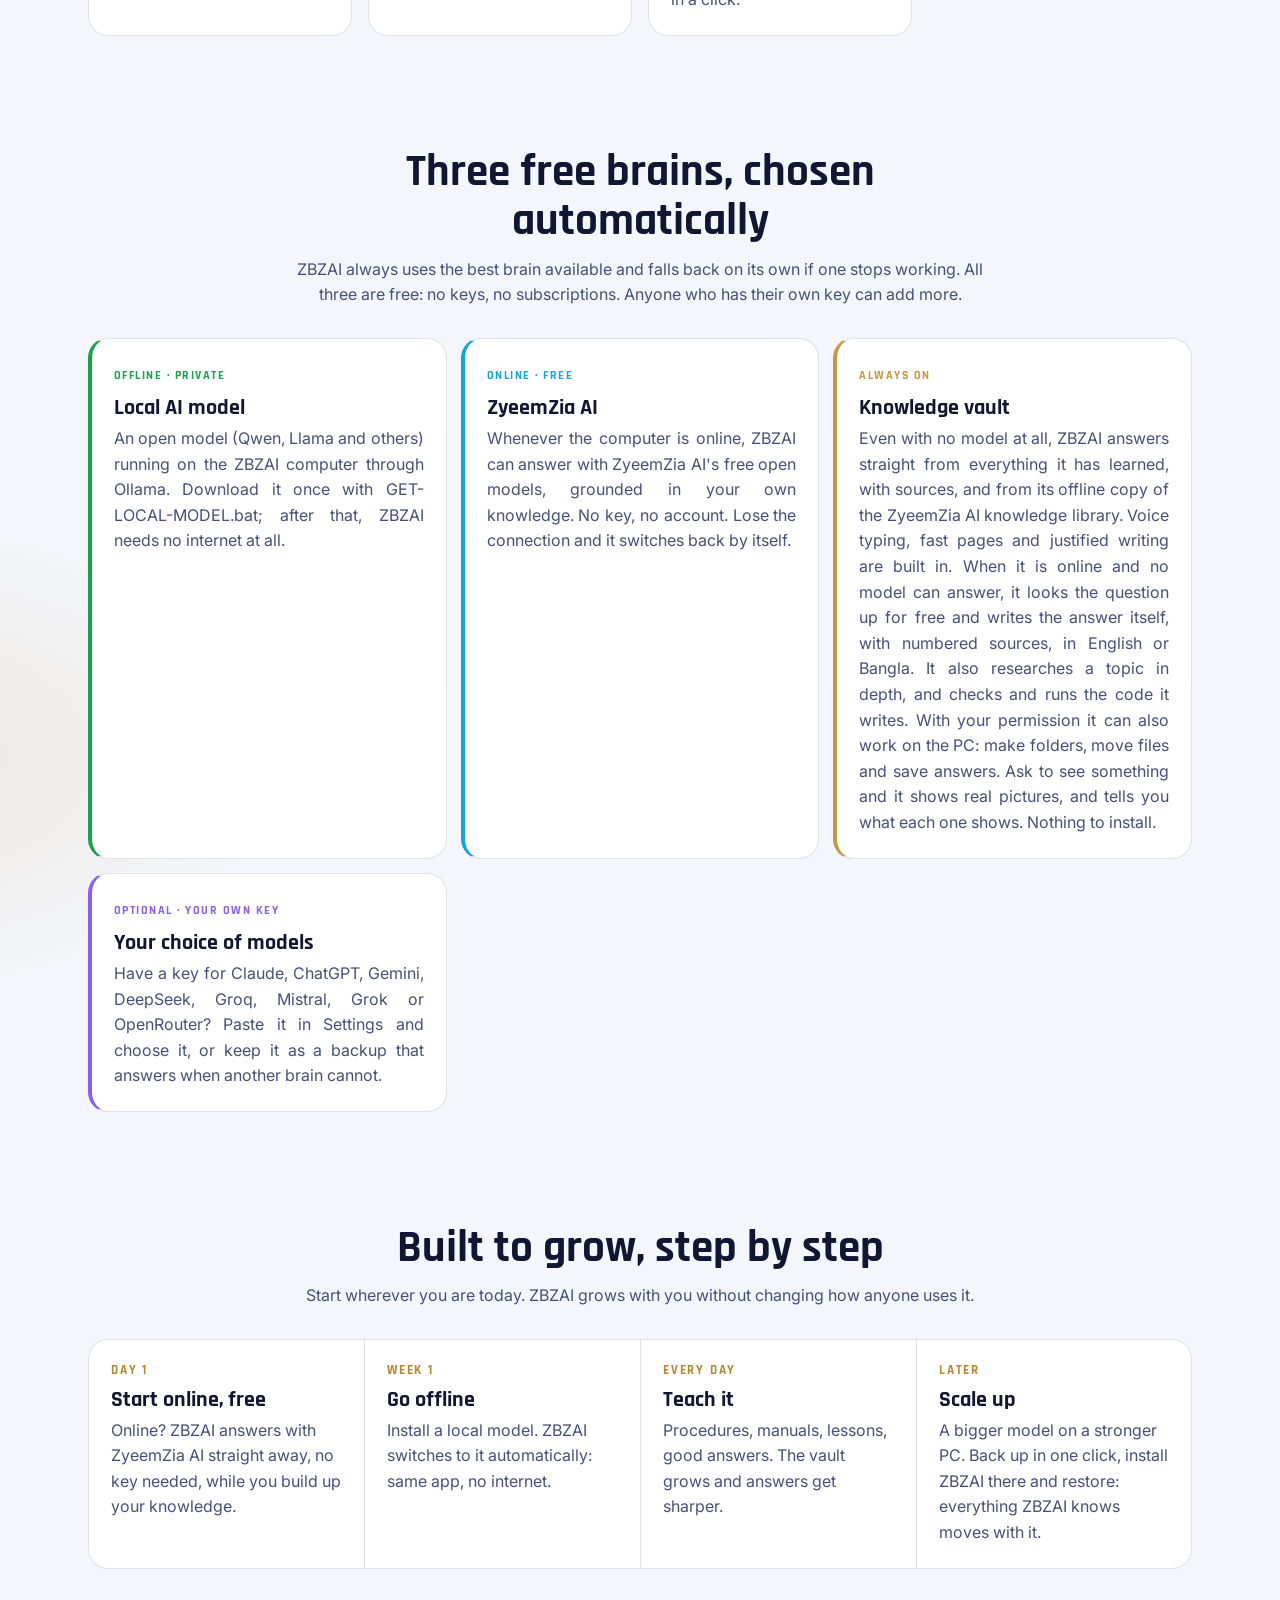
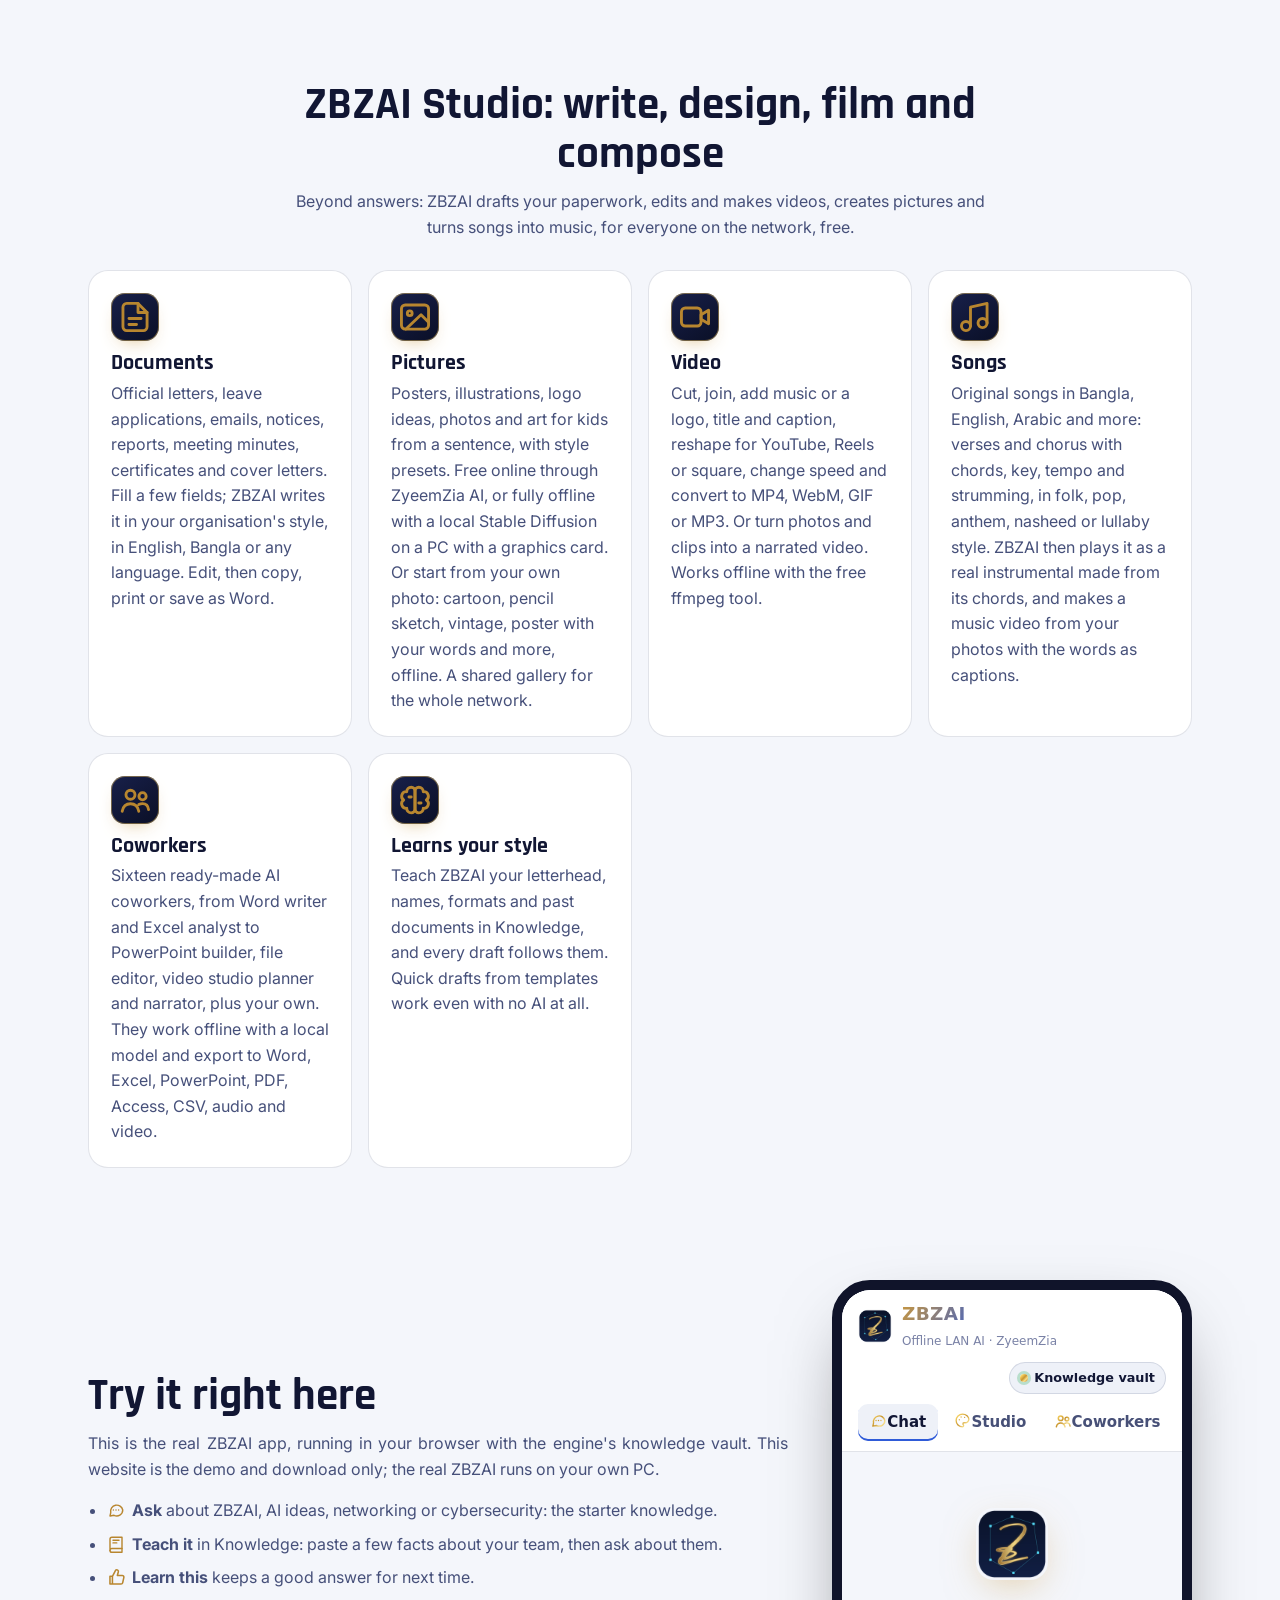
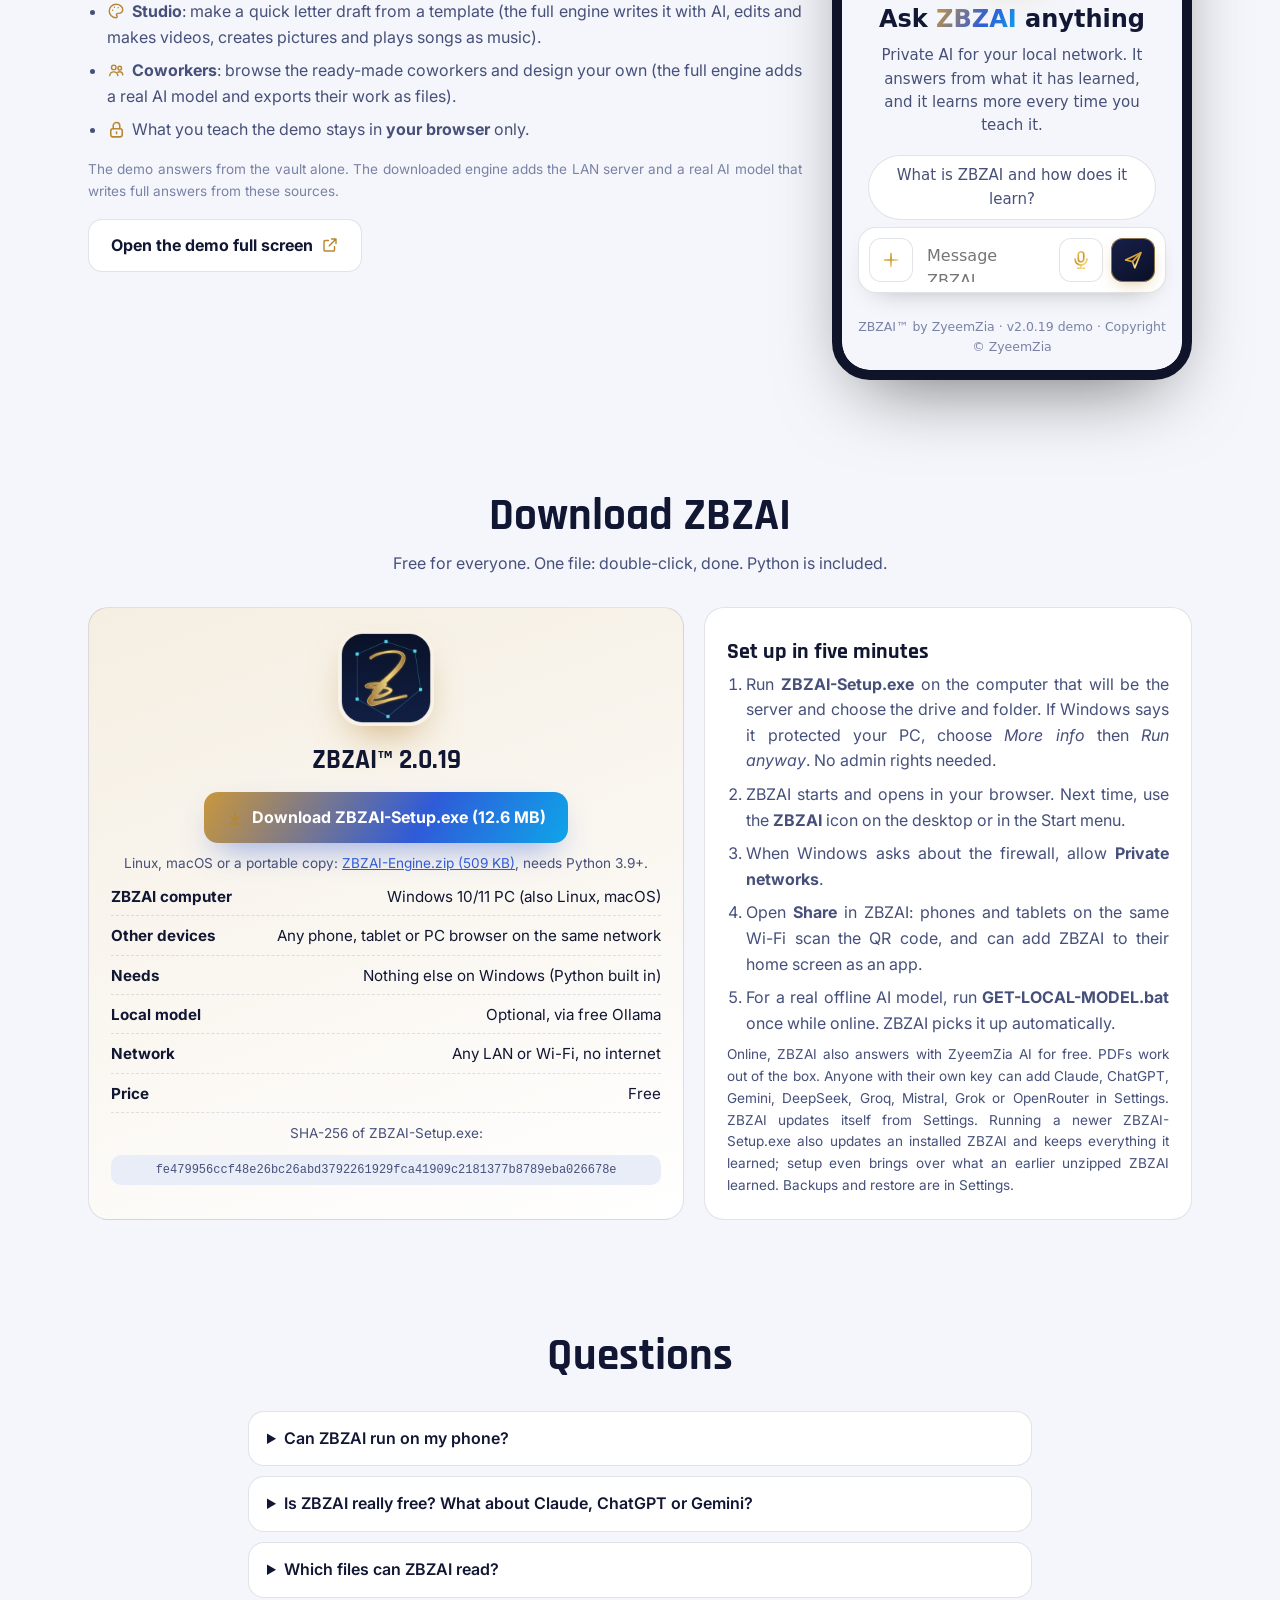
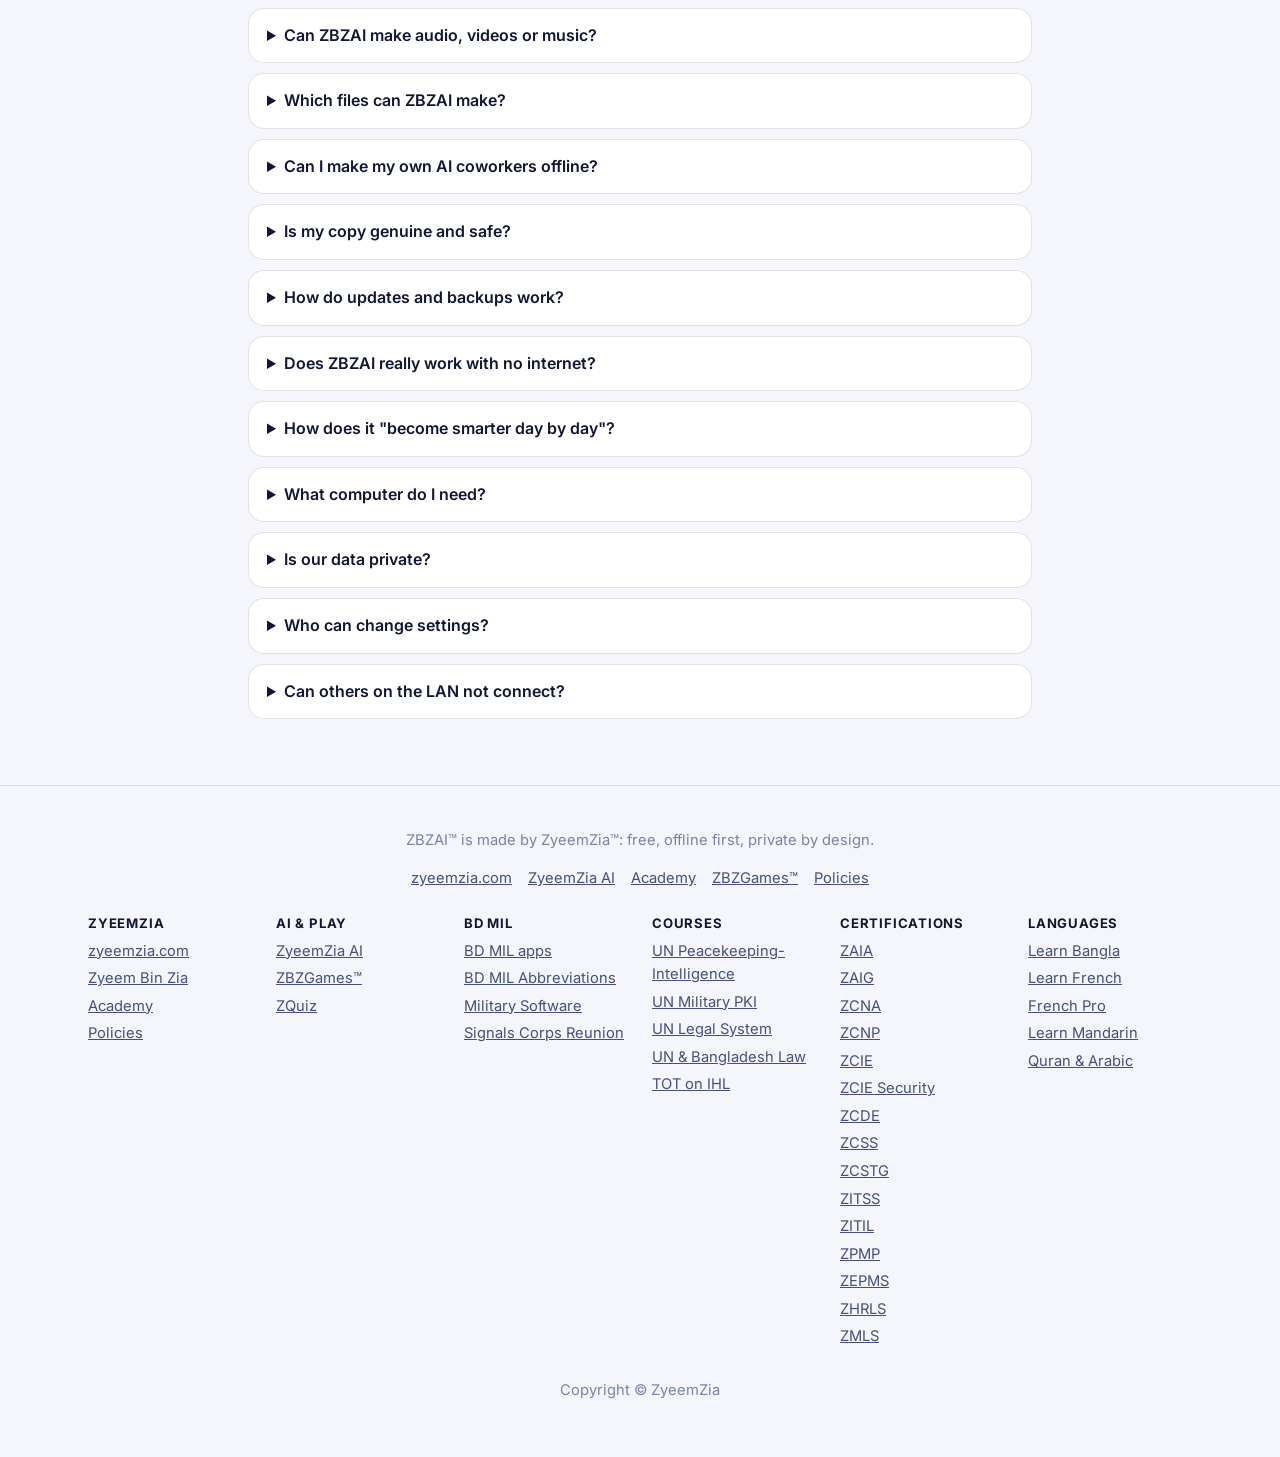
==== commit 09995323: "ZBZAI 2.0.19" ====
--- a/index.html
+++ b/index.html
@@ -86,12 +86,12 @@
     <h1>Your own AI,<br><span>on your own network</span></h1>
     <p class="lead">Install ZBZAI from one file on a Windows PC, and every phone, tablet and computer on your local network can use that one private AI: it reads your Word, Excel, PowerPoint and PDF files, hands back real office documents, edits video and turns songs into music. No internet, no accounts, nothing leaves the building. Teach it your knowledge and it grows smarter every day.</p>
     <div class="cta"><a class="btn main" href="/download/ZBZAI-Setup.exe" download><i class="gi gi-download" aria-hidden="true"></i>Download for Windows</a><a class="btn" href="#demo"><i class="gi gi-play" aria-hidden="true"></i>Try the live demo</a></div>
-    <p class="tiny">Version 2.0.18 · one-file setup, 12.6 MB · Windows 10/11, nothing else to install · <a href="/download/ZBZAI-Engine.zip" download>zip for Linux and macOS</a></p>
+    <p class="tiny">Version 2.0.19 · one-file setup, 12.6 MB · Windows 10/11, nothing else to install · <a href="/download/ZBZAI-Engine.zip" download>zip for Linux and macOS</a></p>
   </div>
   <div class="term" aria-label="What the ZBZAI window shows">
     <div class="bar"><i></i><i></i><i></i><span>ZBZAI</span></div>
 <pre><span class="g">==============================================================</span>
-  ZBZAI 2.0.18  ·  ZyeemZia offline LAN AI engine  ·  Copyright © ZyeemZia
+  ZBZAI 2.0.19  ·  ZyeemZia offline LAN AI engine  ·  Copyright © ZyeemZia
 <span class="g">==============================================================</span>
   Open on this computer:   <span class="c">http://127.0.0.1:8765/</span>
   Open on the local network: <span class="c">http://192.168.1.20:8765/</span>   &lt;- share this one
@@ -172,7 +172,7 @@
   <div class="dl">
     <div class="card big">
       <img src="/assets/icon-512.png" alt="">
-      <h3 style="font-size:1.7rem">ZBZAI™ 2.0.18</h3>
+      <h3 style="font-size:1.7rem">ZBZAI™ 2.0.19</h3>
       <a class="btn main" href="/download/ZBZAI-Setup.exe" download><i class="gi gi-download" aria-hidden="true"></i>Download ZBZAI-Setup.exe (12.6 MB)</a>
       <p class="tiny" style="margin:0">Linux, macOS or a portable copy: <a href="/download/ZBZAI-Engine.zip" download>ZBZAI-Engine.zip (509 KB)</a>, needs Python 3.9+.</p>
       <ul class="facts">
@@ -184,7 +184,7 @@
         <li><b>Price</b><span>Free</span></li>
       </ul>
       <p class="tiny" style="margin:0">SHA-256 of ZBZAI-Setup.exe:</p>
-      <div class="sha">150bf69b39372108bcc4d1793537169290016944e79df11d0895633f13ed8776</div>
+      <div class="sha">fe479956ccf48e26bc26abd3792261929fca41909c2181377b8789eba026678e</div>
     </div>
     <div class="card">
       <h3>Set up in five minutes</h3>
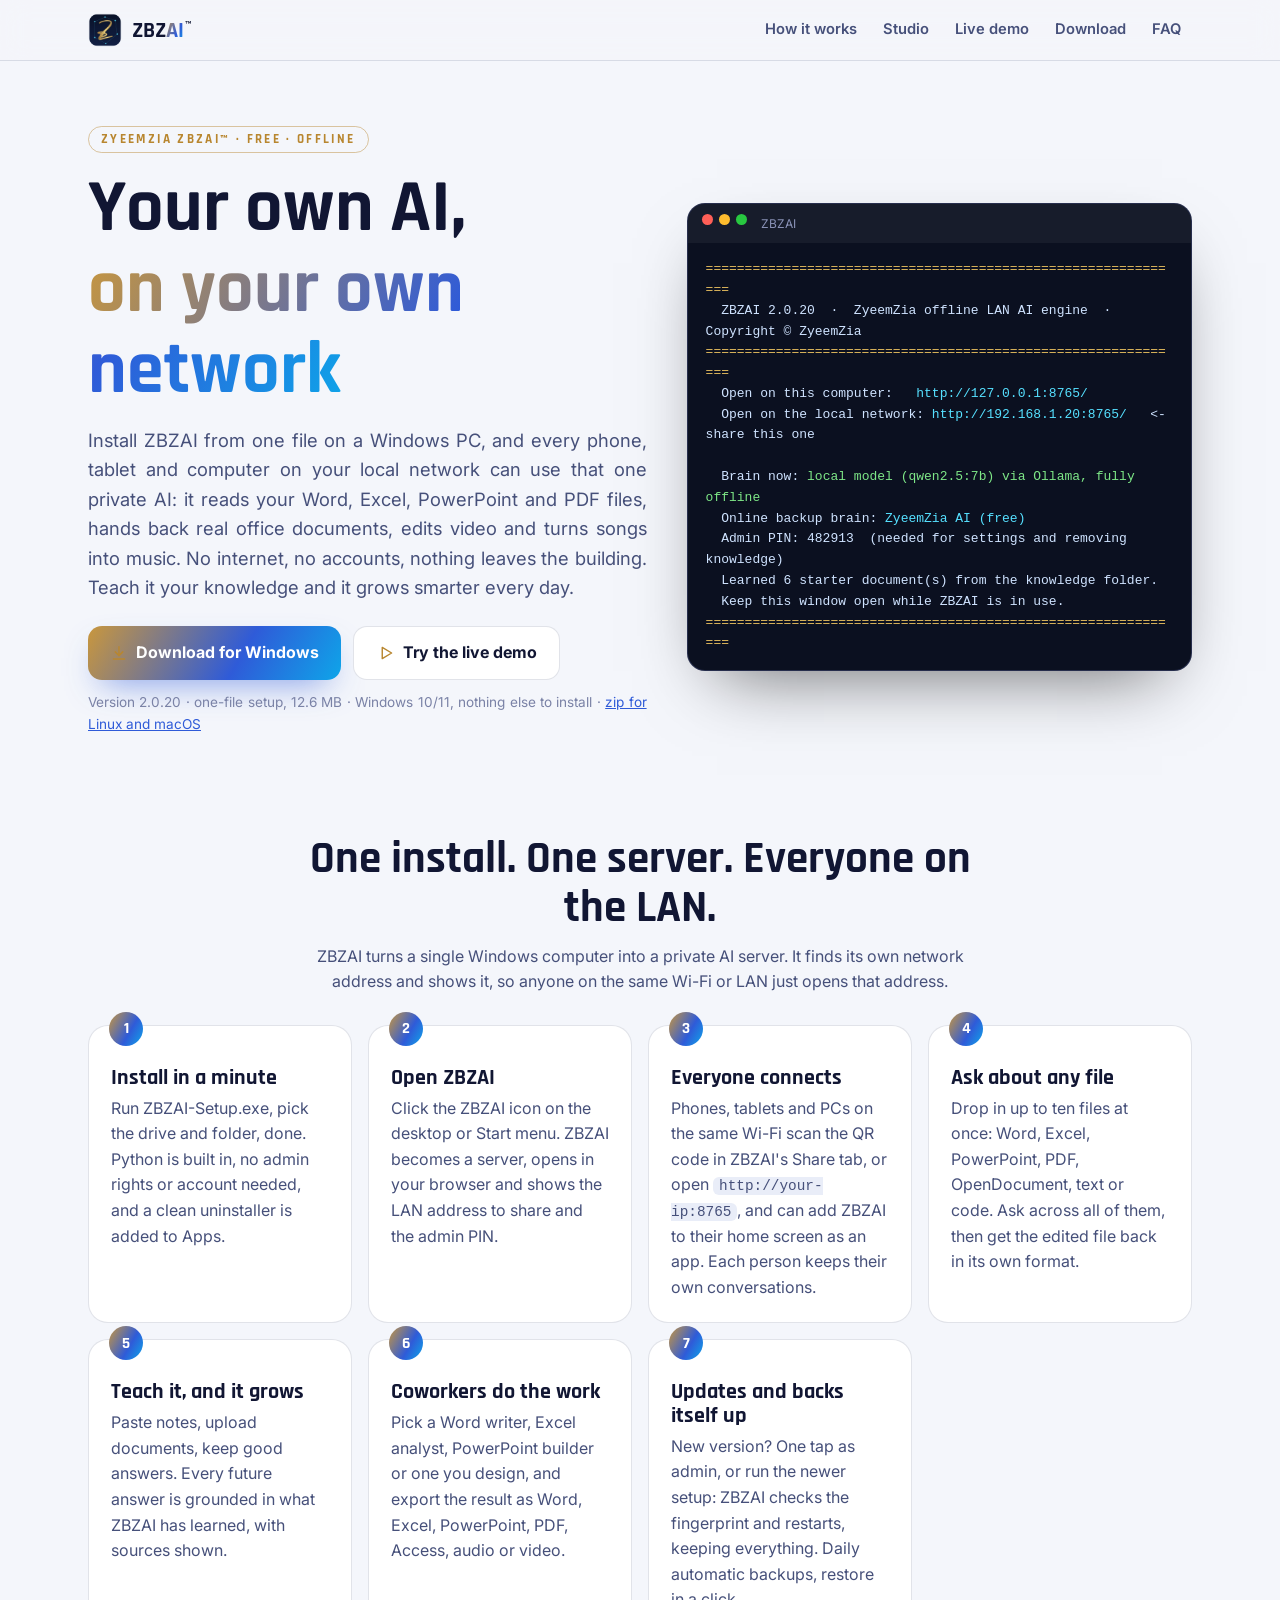
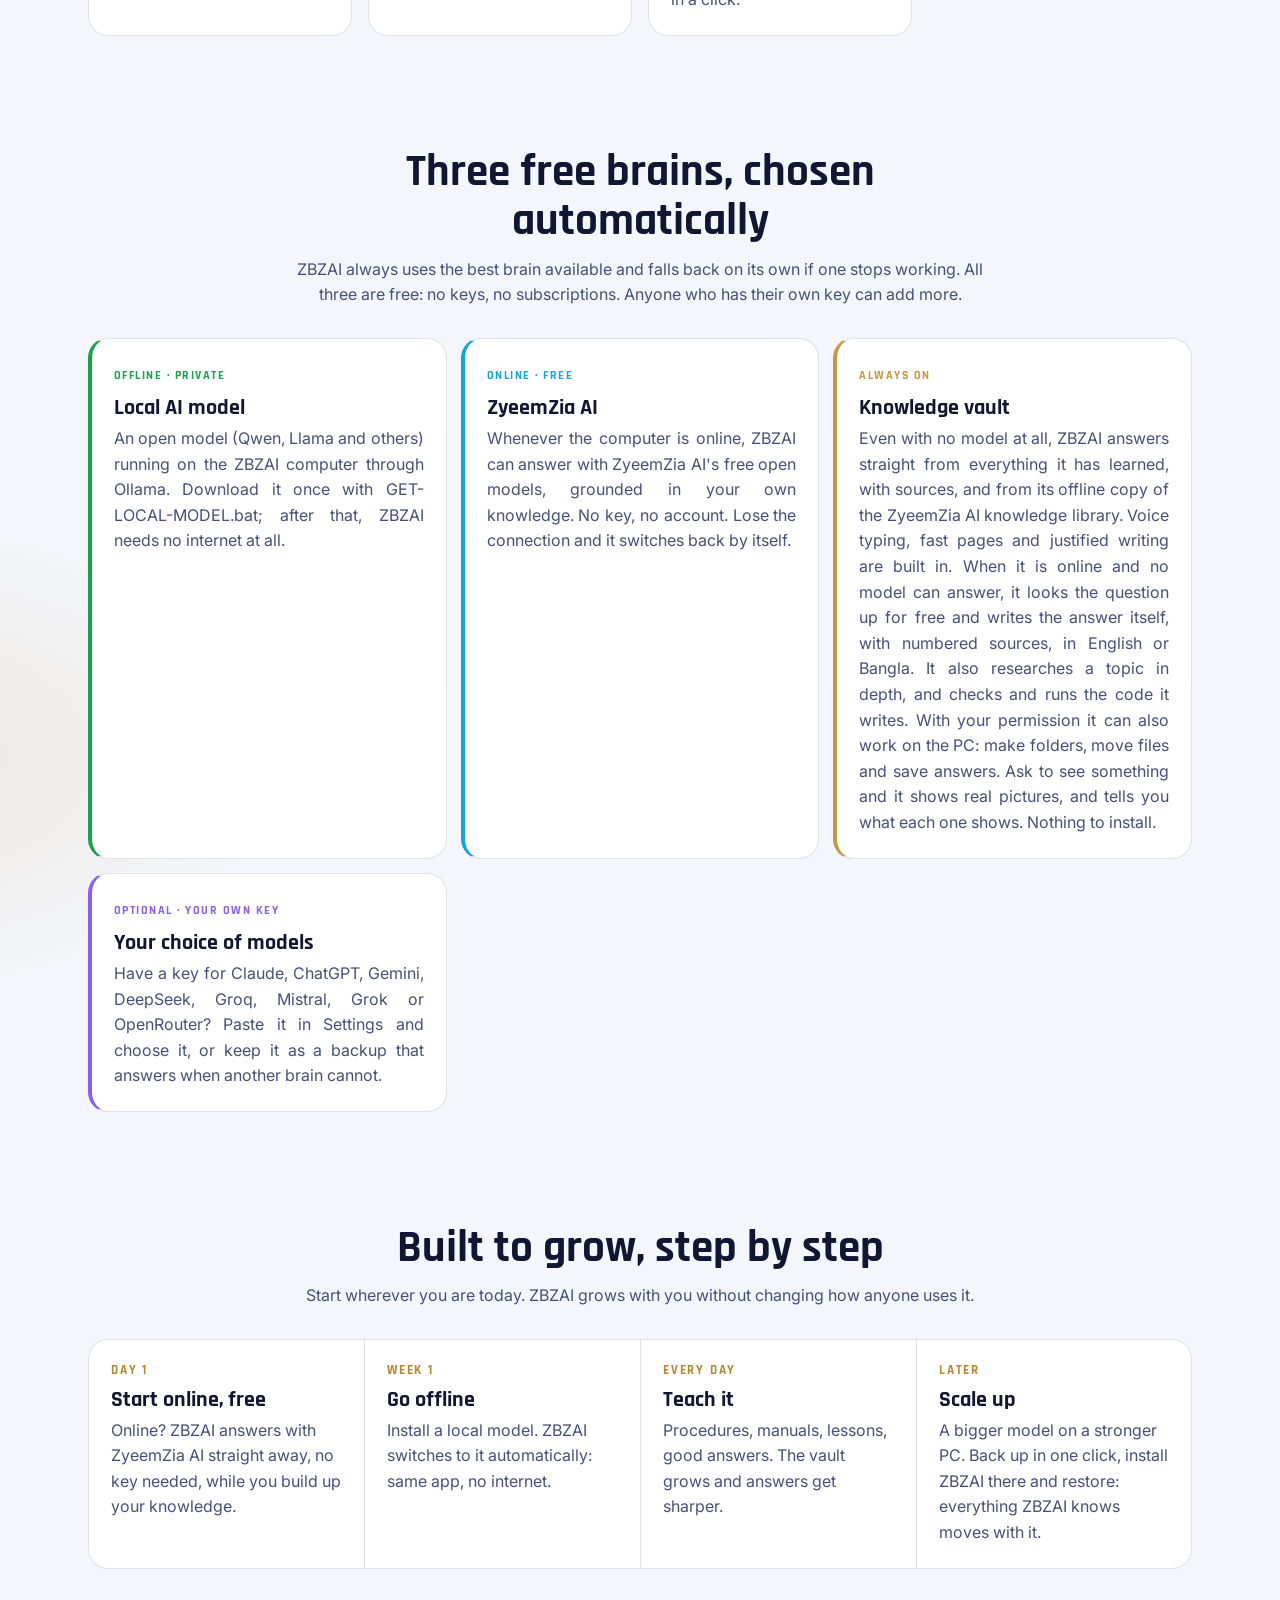
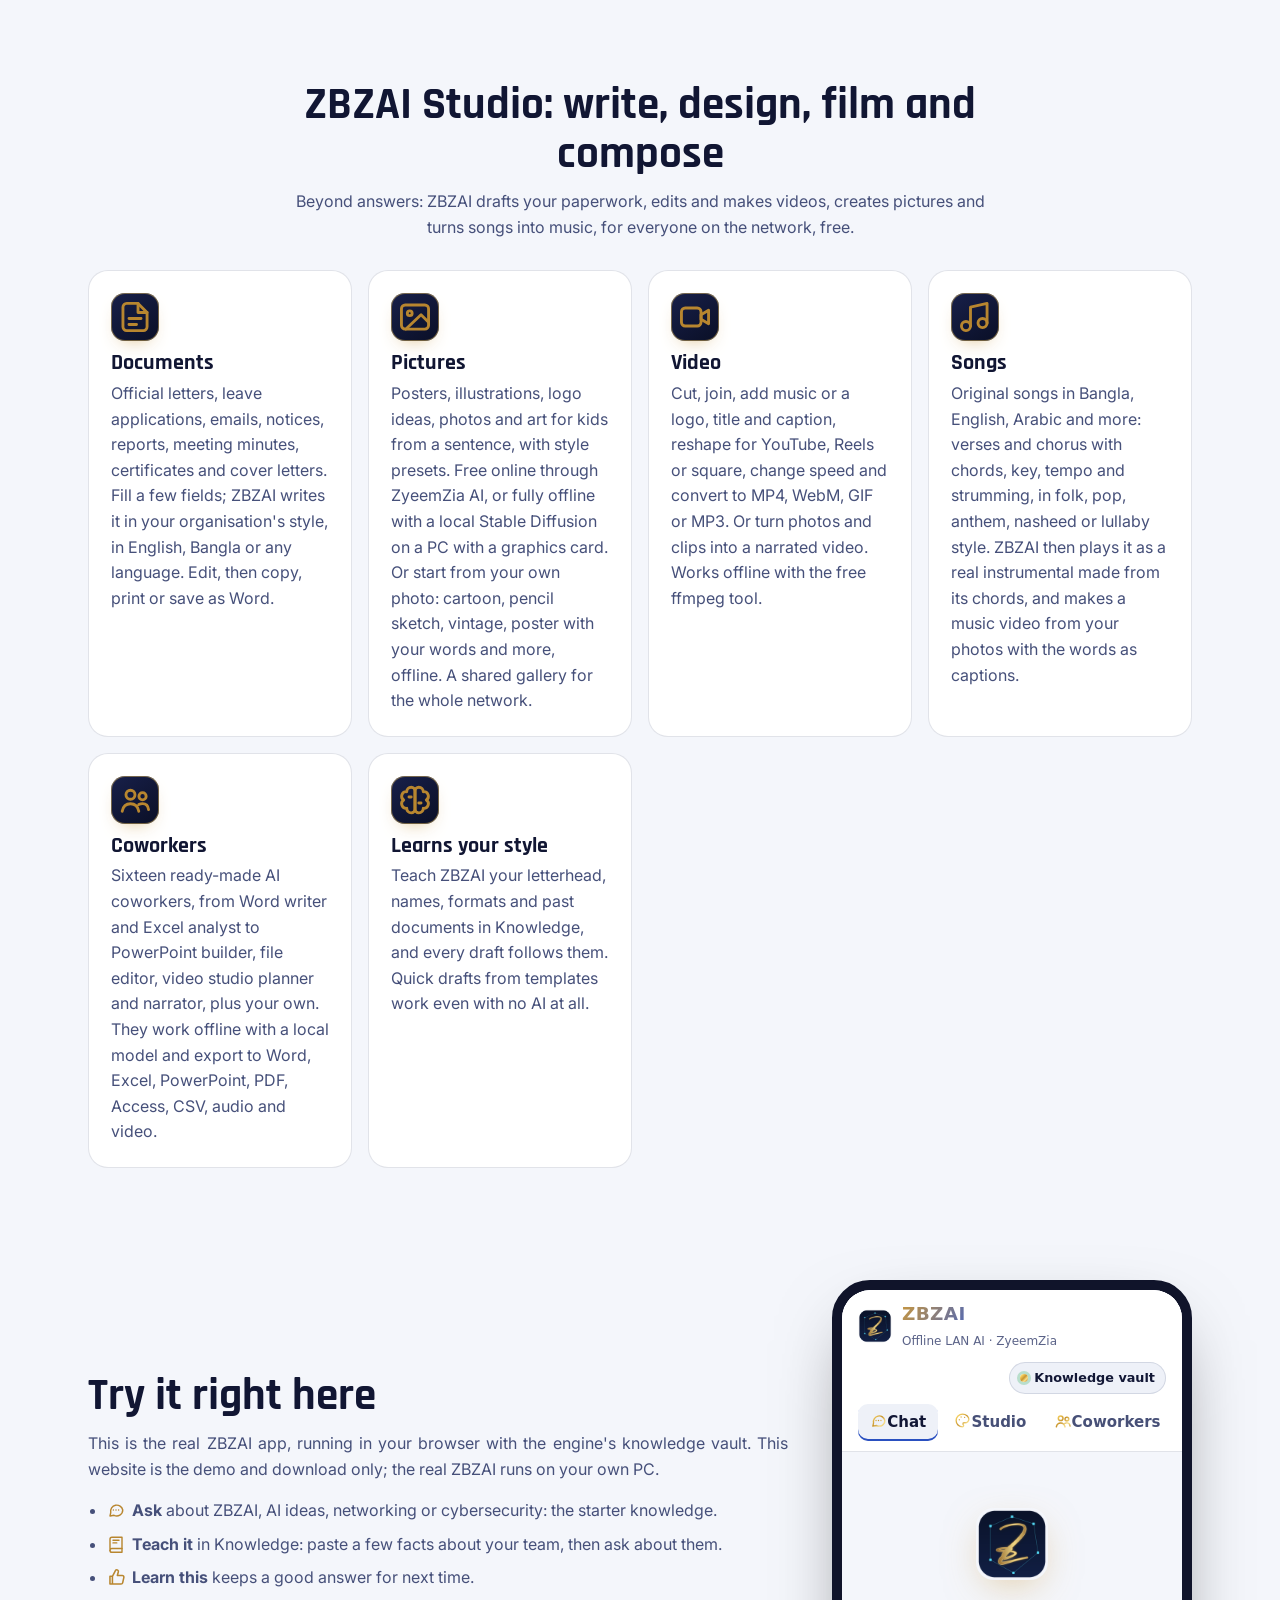
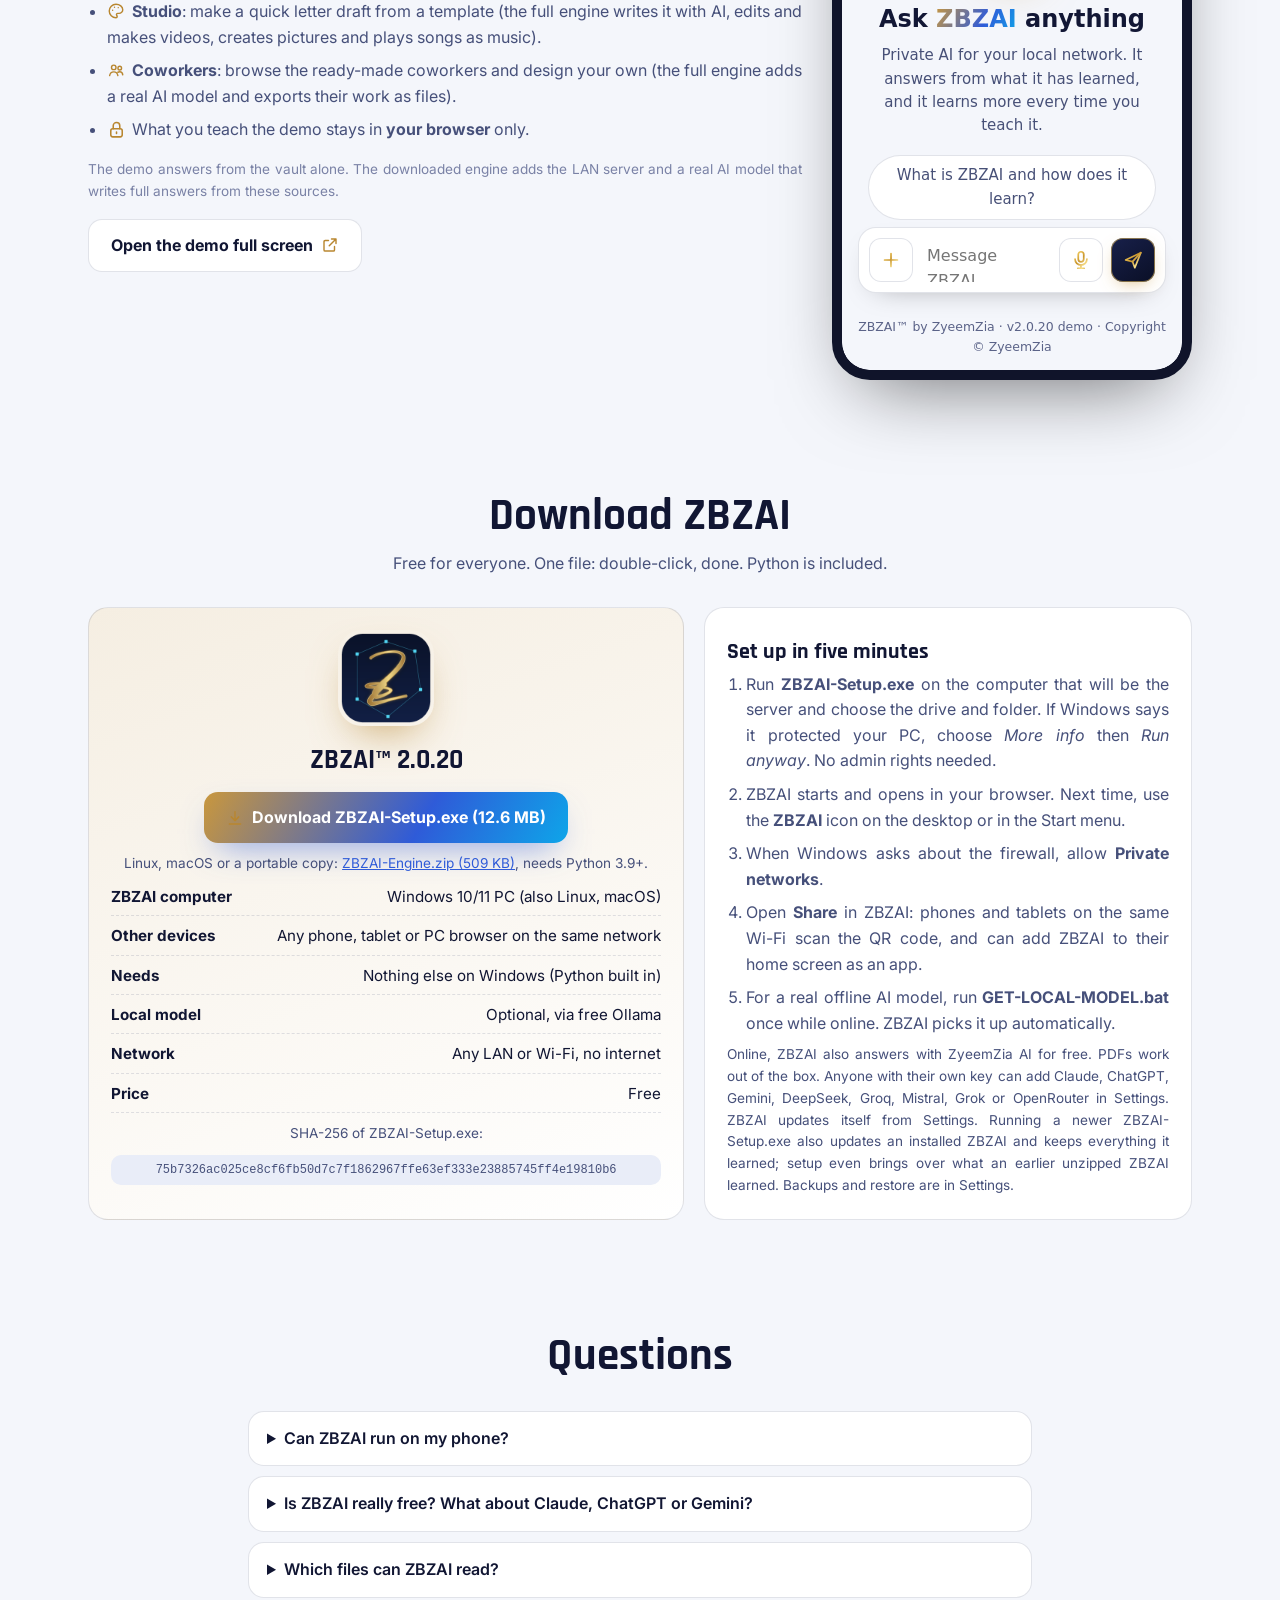
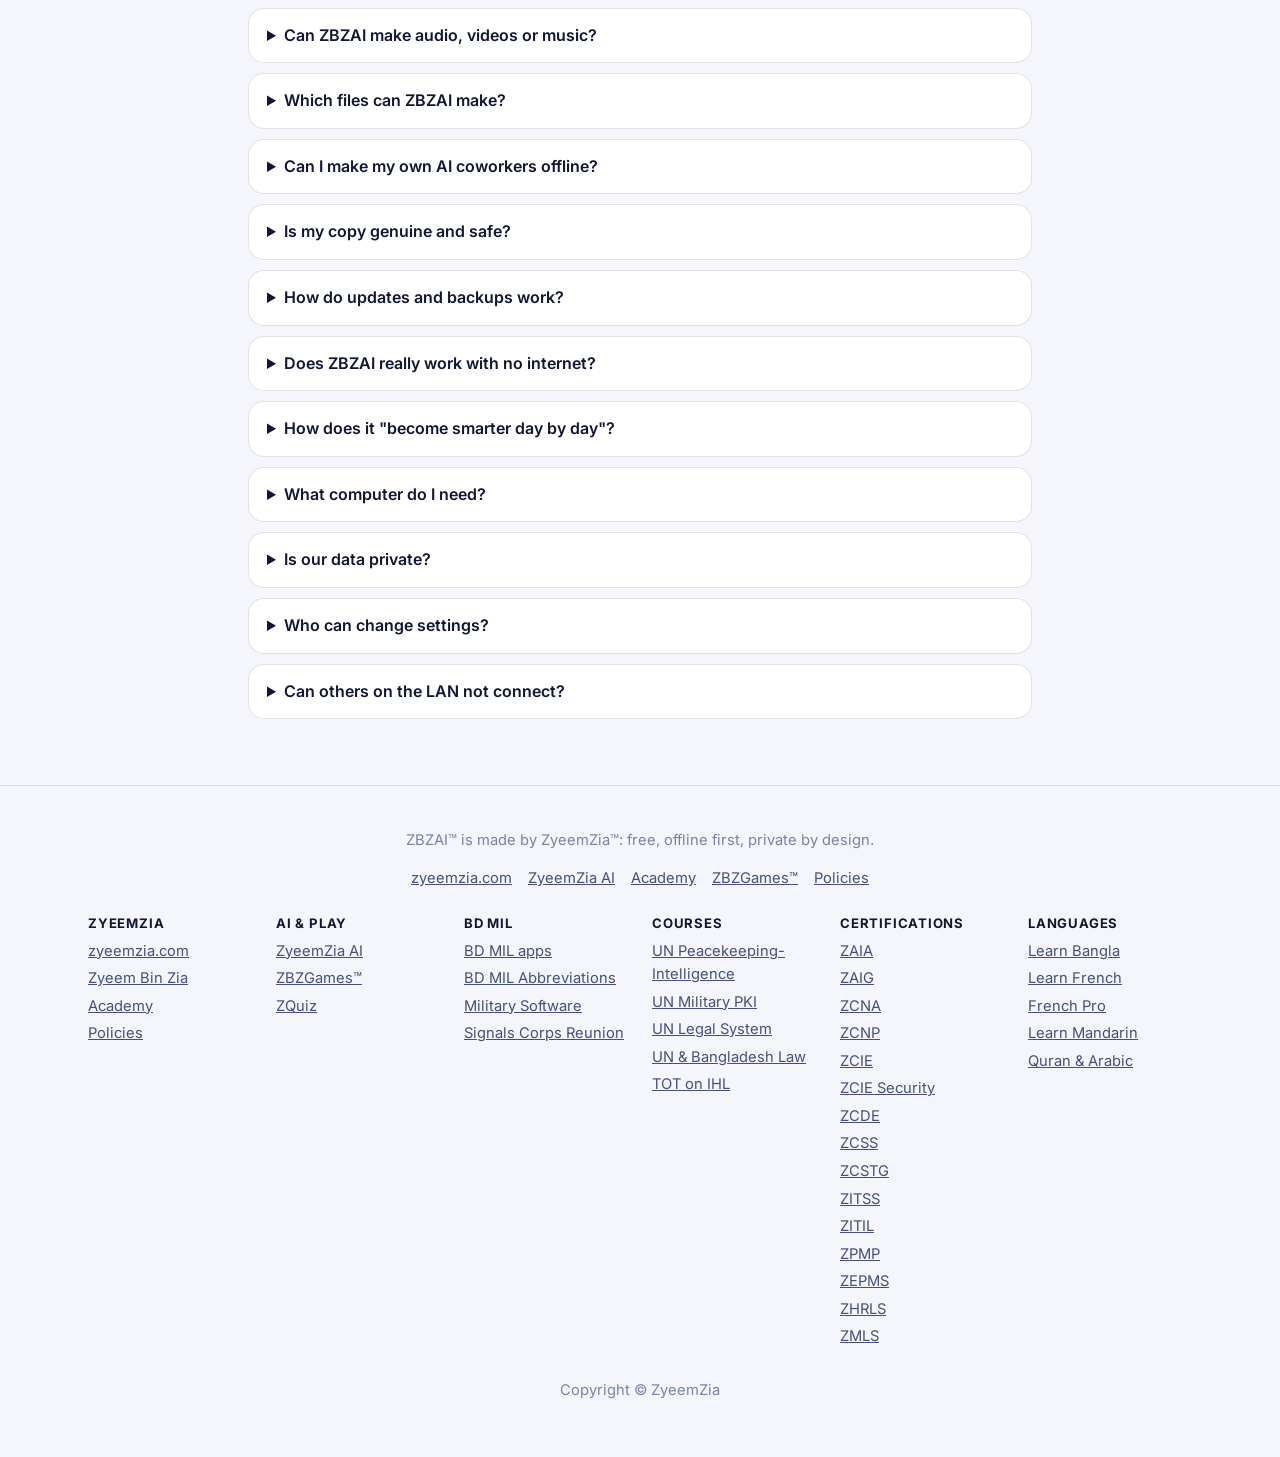
==== commit cc4f10ec: "ZBZAI 2.0.20" ====
--- a/index.html
+++ b/index.html
@@ -86,12 +86,12 @@
     <h1>Your own AI,<br><span>on your own network</span></h1>
     <p class="lead">Install ZBZAI from one file on a Windows PC, and every phone, tablet and computer on your local network can use that one private AI: it reads your Word, Excel, PowerPoint and PDF files, hands back real office documents, edits video and turns songs into music. No internet, no accounts, nothing leaves the building. Teach it your knowledge and it grows smarter every day.</p>
     <div class="cta"><a class="btn main" href="/download/ZBZAI-Setup.exe" download><i class="gi gi-download" aria-hidden="true"></i>Download for Windows</a><a class="btn" href="#demo"><i class="gi gi-play" aria-hidden="true"></i>Try the live demo</a></div>
-    <p class="tiny">Version 2.0.19 · one-file setup, 12.6 MB · Windows 10/11, nothing else to install · <a href="/download/ZBZAI-Engine.zip" download>zip for Linux and macOS</a></p>
+    <p class="tiny">Version 2.0.20 · one-file setup, 12.6 MB · Windows 10/11, nothing else to install · <a href="/download/ZBZAI-Engine.zip" download>zip for Linux and macOS</a></p>
   </div>
   <div class="term" aria-label="What the ZBZAI window shows">
     <div class="bar"><i></i><i></i><i></i><span>ZBZAI</span></div>
 <pre><span class="g">==============================================================</span>
-  ZBZAI 2.0.19  ·  ZyeemZia offline LAN AI engine  ·  Copyright © ZyeemZia
+  ZBZAI 2.0.20  ·  ZyeemZia offline LAN AI engine  ·  Copyright © ZyeemZia
 <span class="g">==============================================================</span>
   Open on this computer:   <span class="c">http://127.0.0.1:8765/</span>
   Open on the local network: <span class="c">http://192.168.1.20:8765/</span>   &lt;- share this one
@@ -172,7 +172,7 @@
   <div class="dl">
     <div class="card big">
       <img src="/assets/icon-512.png" alt="">
-      <h3 style="font-size:1.7rem">ZBZAI™ 2.0.19</h3>
+      <h3 style="font-size:1.7rem">ZBZAI™ 2.0.20</h3>
       <a class="btn main" href="/download/ZBZAI-Setup.exe" download><i class="gi gi-download" aria-hidden="true"></i>Download ZBZAI-Setup.exe (12.6 MB)</a>
       <p class="tiny" style="margin:0">Linux, macOS or a portable copy: <a href="/download/ZBZAI-Engine.zip" download>ZBZAI-Engine.zip (509 KB)</a>, needs Python 3.9+.</p>
       <ul class="facts">
@@ -184,7 +184,7 @@
         <li><b>Price</b><span>Free</span></li>
       </ul>
       <p class="tiny" style="margin:0">SHA-256 of ZBZAI-Setup.exe:</p>
-      <div class="sha">fe479956ccf48e26bc26abd3792261929fca41909c2181377b8789eba026678e</div>
+      <div class="sha">75b7326ac025ce8cf6fb50d7c7f1862967ffe63ef333e23885745ff4e19810b6</div>
     </div>
     <div class="card">
       <h3>Set up in five minutes</h3>
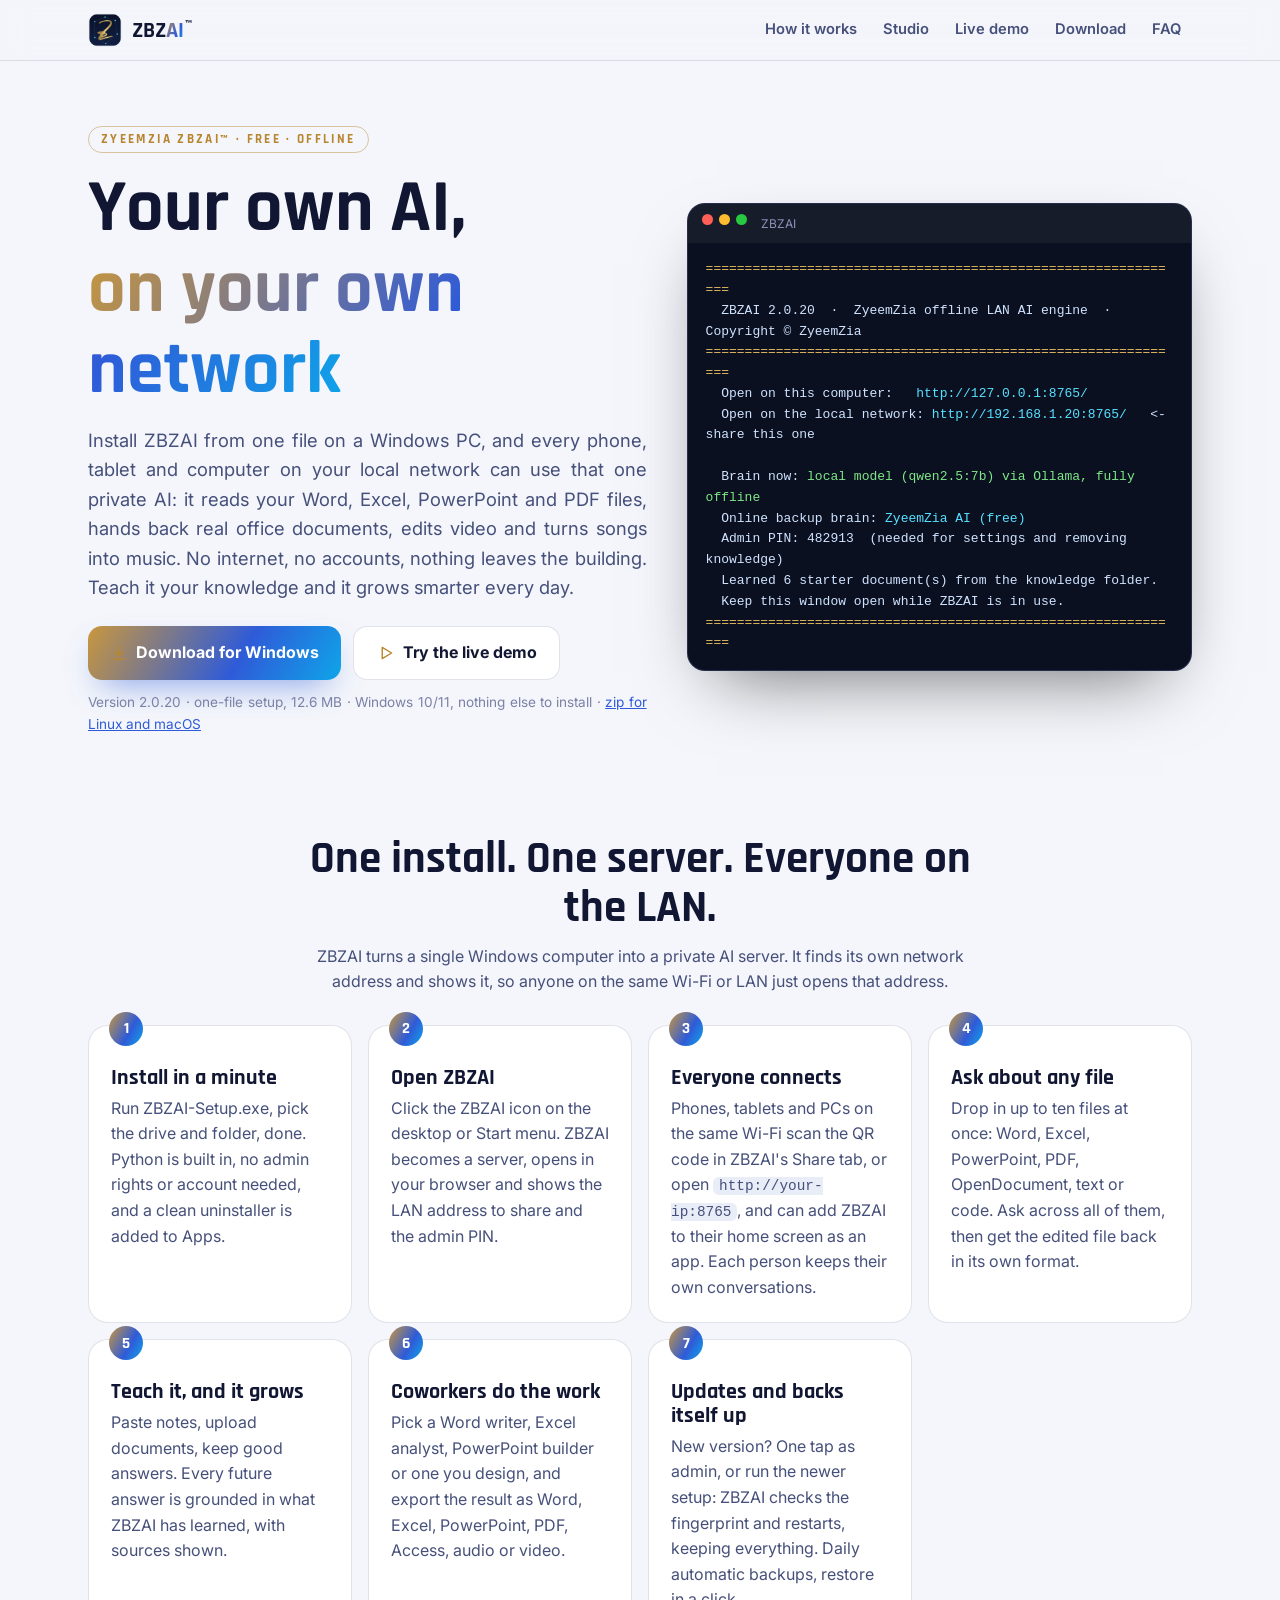
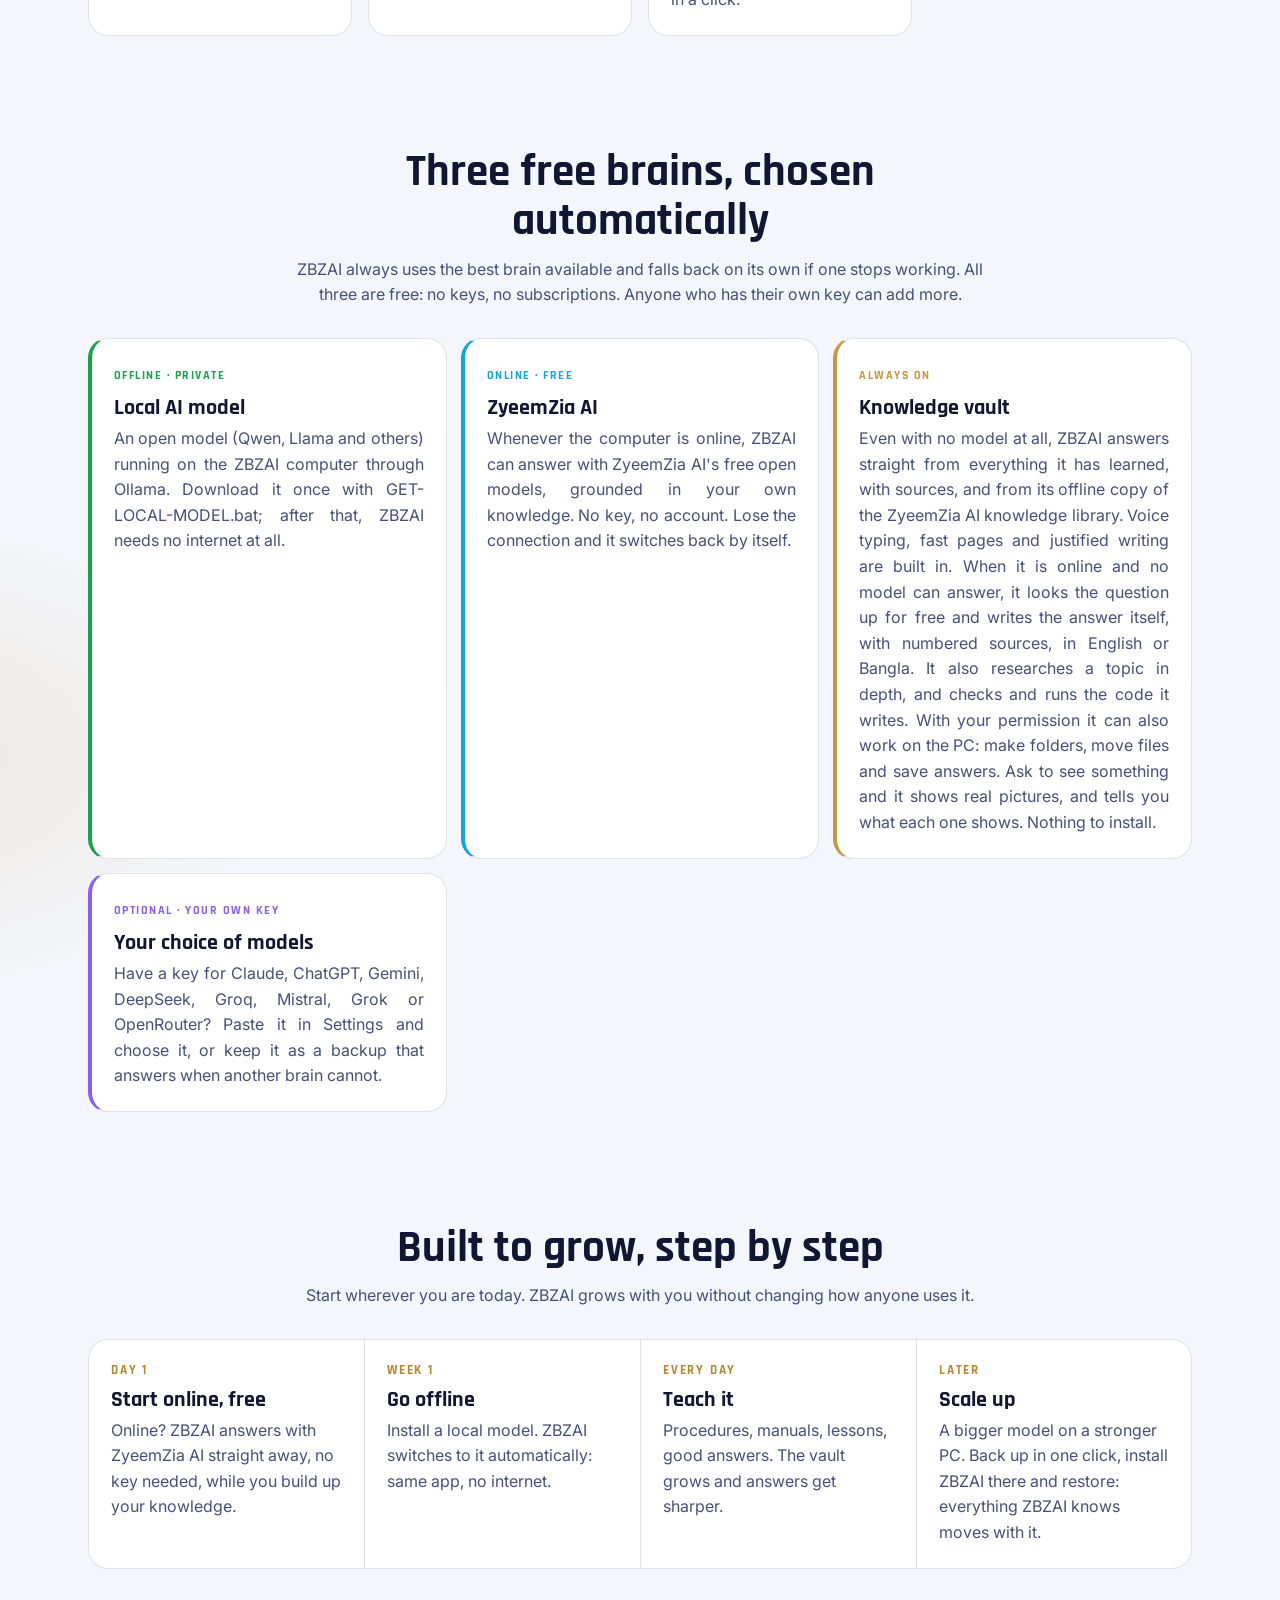
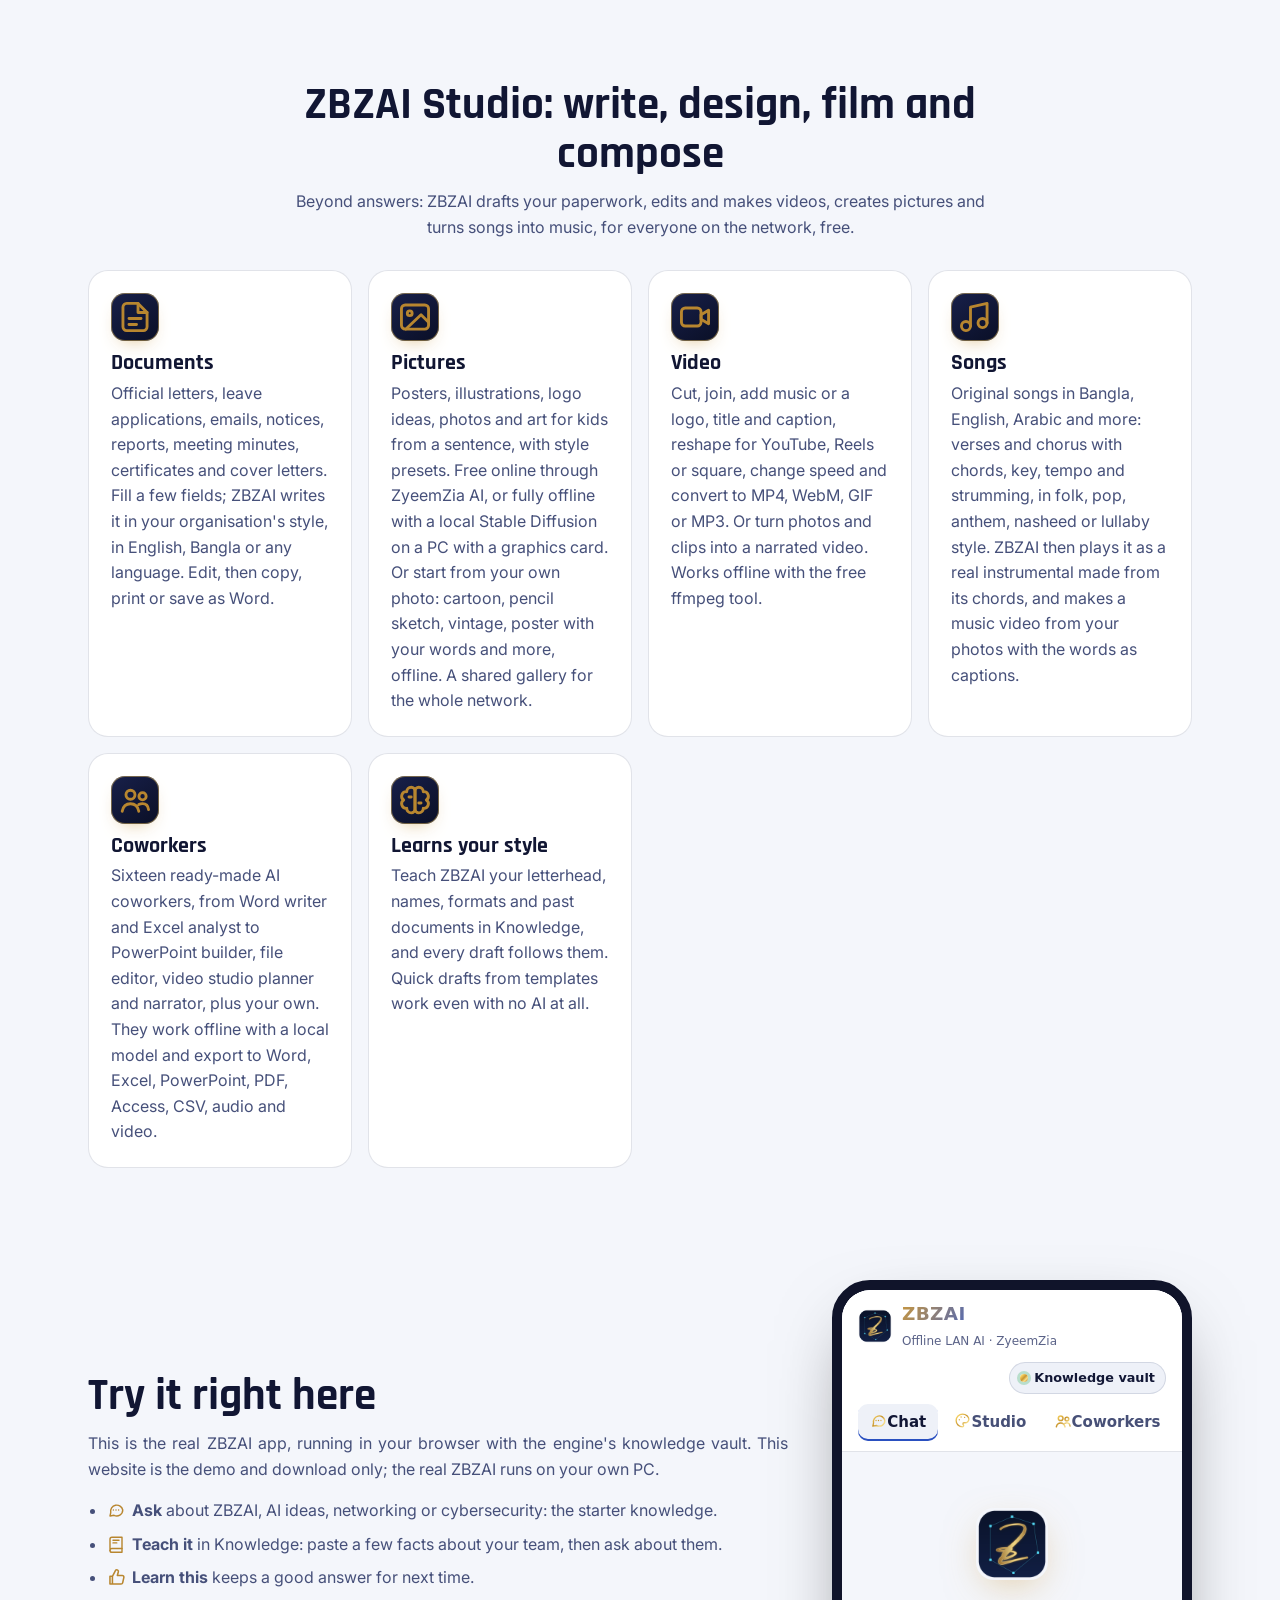
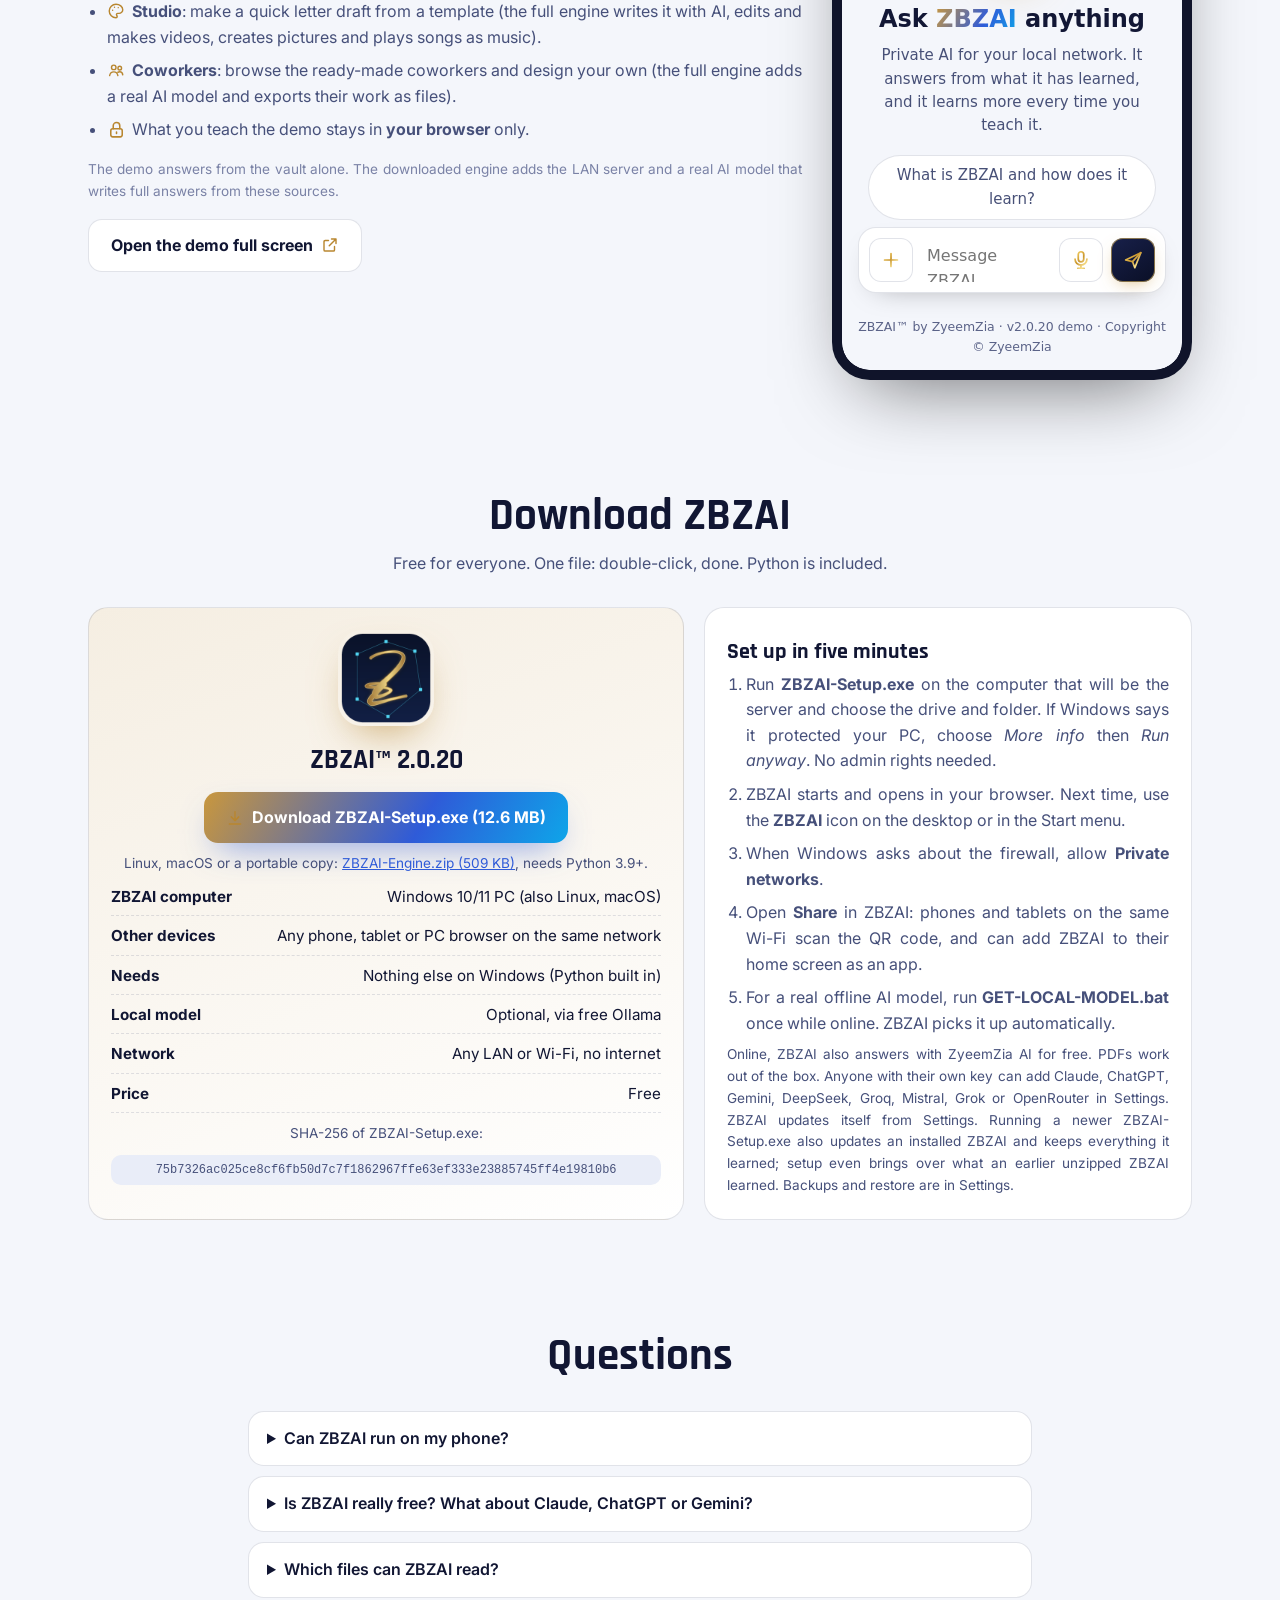
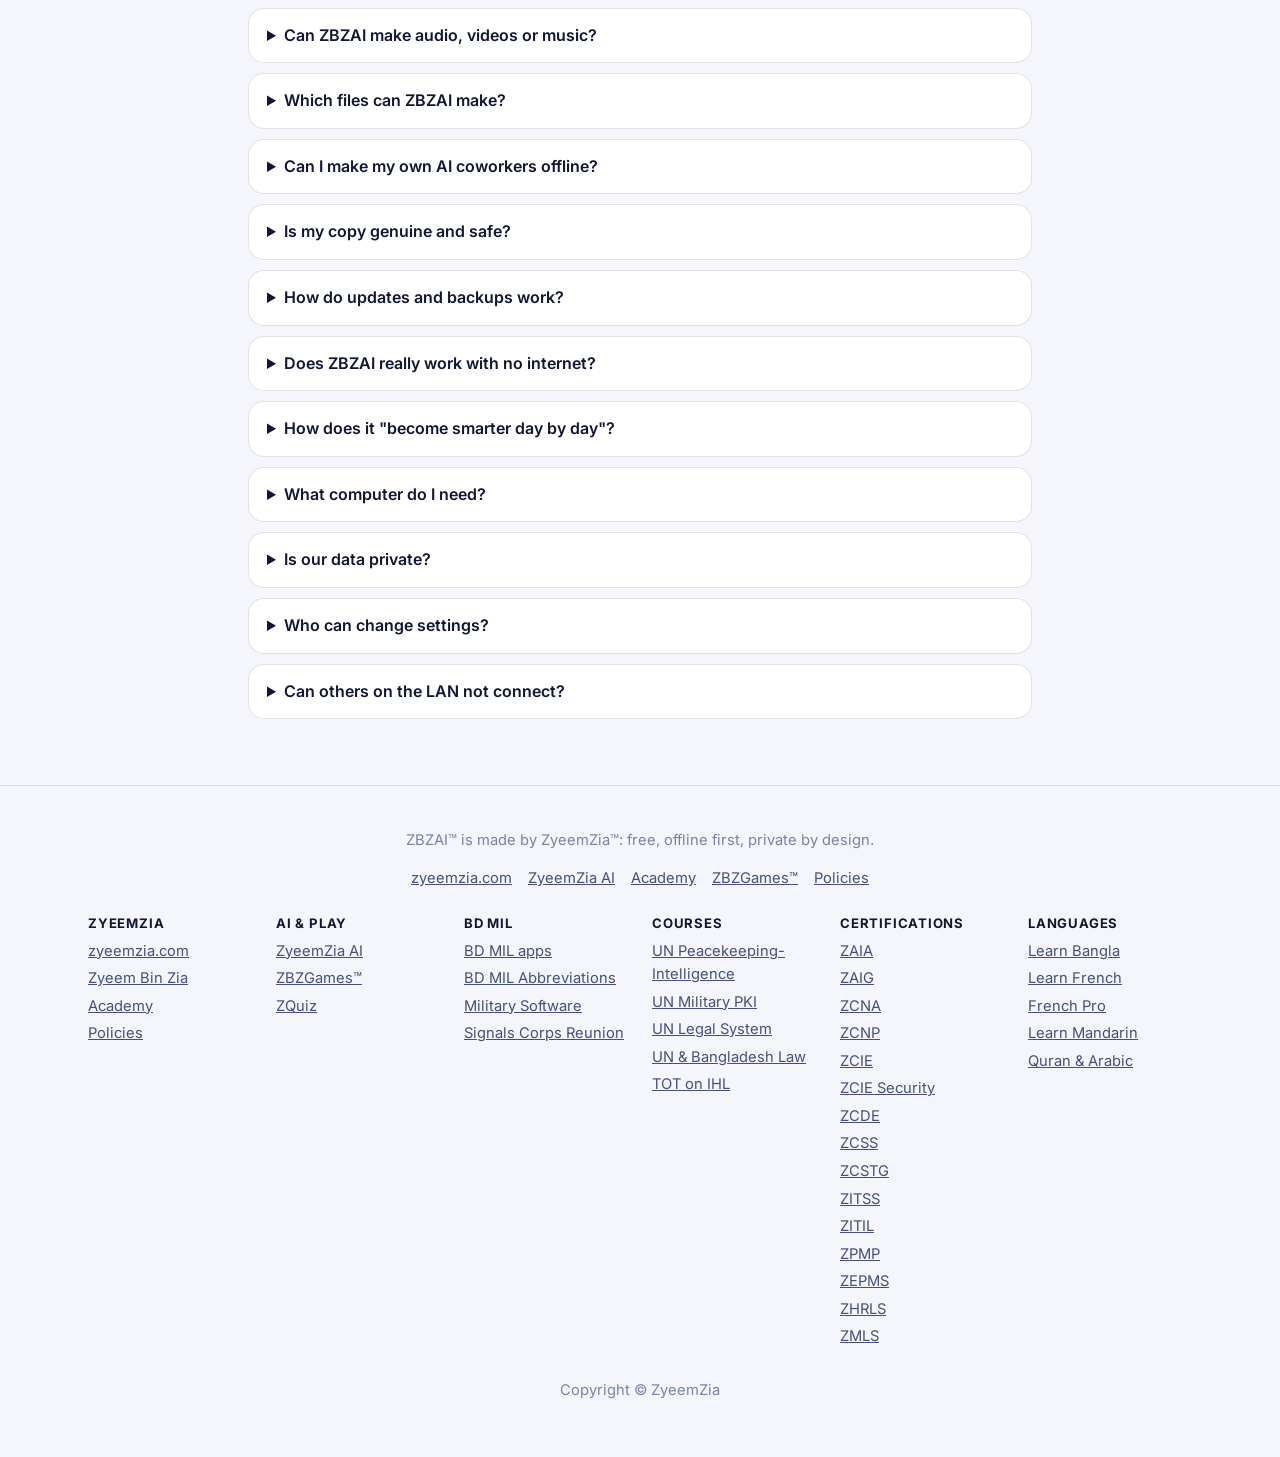
==== commit 06badb07: "Readable sizes: text holds at 12px or more whatever the base size" ====
--- a/index.html
+++ b/index.html
@@ -30,7 +30,7 @@
 .top{position:sticky;top:0;z-index:20;backdrop-filter:blur(14px);background:color-mix(in srgb,var(--bg) 80%,transparent);border-bottom:1px solid var(--line)}
 .top .wrap{display:flex;align-items:center;gap:14px;min-height:60px}
 .logo{display:flex;align-items:center;gap:10px;text-decoration:none;color:var(--ink);font:700 1.35rem Rajdhani,sans-serif}
-.logo img{width:34px;height:34px;border-radius:10px}.logo .tm{font-size:.5em;margin-left:1px;vertical-align:super;opacity:.85}.logo b{background:var(--grad);-webkit-background-clip:text;background-clip:text;color:transparent}
+.logo img{width:34px;height:34px;border-radius:10px}.logo .tm{font-size:max(12px, .5em);margin-left:1px;vertical-align:super;opacity:.85}.logo b{background:var(--grad);-webkit-background-clip:text;background-clip:text;color:transparent}
 .top nav{margin-left:auto;display:flex;gap:4px;flex-wrap:wrap}.top nav a{color:var(--ink2);text-decoration:none;font-weight:600;font-size:.92rem;padding:7px 11px;border-radius:10px}
 .top nav a:hover{background:var(--bg2);color:var(--ink)}.top nav{align-items:center}.nav-install{display:contents}.top .zz-btn{color:var(--ink);padding:8px 13px;font-size:.85rem}@media(max-width:700px){.top .zz-btn{width:38px;height:38px;padding:0;justify-content:center}.top .zz-btn span{display:none}}
 @media(max-width:700px){.top nav a.hide{display:none}}
@@ -53,7 +53,7 @@
 .steps{counter-reset:s;display:grid;gap:16px;grid-template-columns:repeat(auto-fit,minmax(min(100%,230px),1fr))}
 .steps .card{position:relative;padding-top:30px}.steps .card::before{counter-increment:s;content:counter(s);position:absolute;top:-14px;left:20px;width:34px;height:34px;border-radius:50%;background:var(--grad);color:#fff;font:700 1rem Rajdhani;display:grid;place-items:center}
 .brains{display:grid;gap:14px;grid-template-columns:repeat(auto-fit,minmax(min(100%,300px),1fr))}
-.brain{border-left:4px solid var(--c)}.brain .tag{font:700 .78rem Rajdhani;letter-spacing:.12em;text-transform:uppercase;color:var(--c)}
+.brain{border-left:4px solid var(--c)}.brain .tag{font:700 max(12px, .78rem) Rajdhani;letter-spacing:.12em;text-transform:uppercase;color:var(--c)}
 .demo{display:grid;grid-template-columns:1fr 360px;gap:30px;align-items:center}
 @media(max-width:900px){.demo{grid-template-columns:1fr}}
 .phone{width:min(360px,100%);height:700px;margin:0 auto;border-radius:38px;border:10px solid #10142a;background:#10142a;box-shadow:0 30px 80px -30px rgba(0,0,0,.6);overflow:hidden}
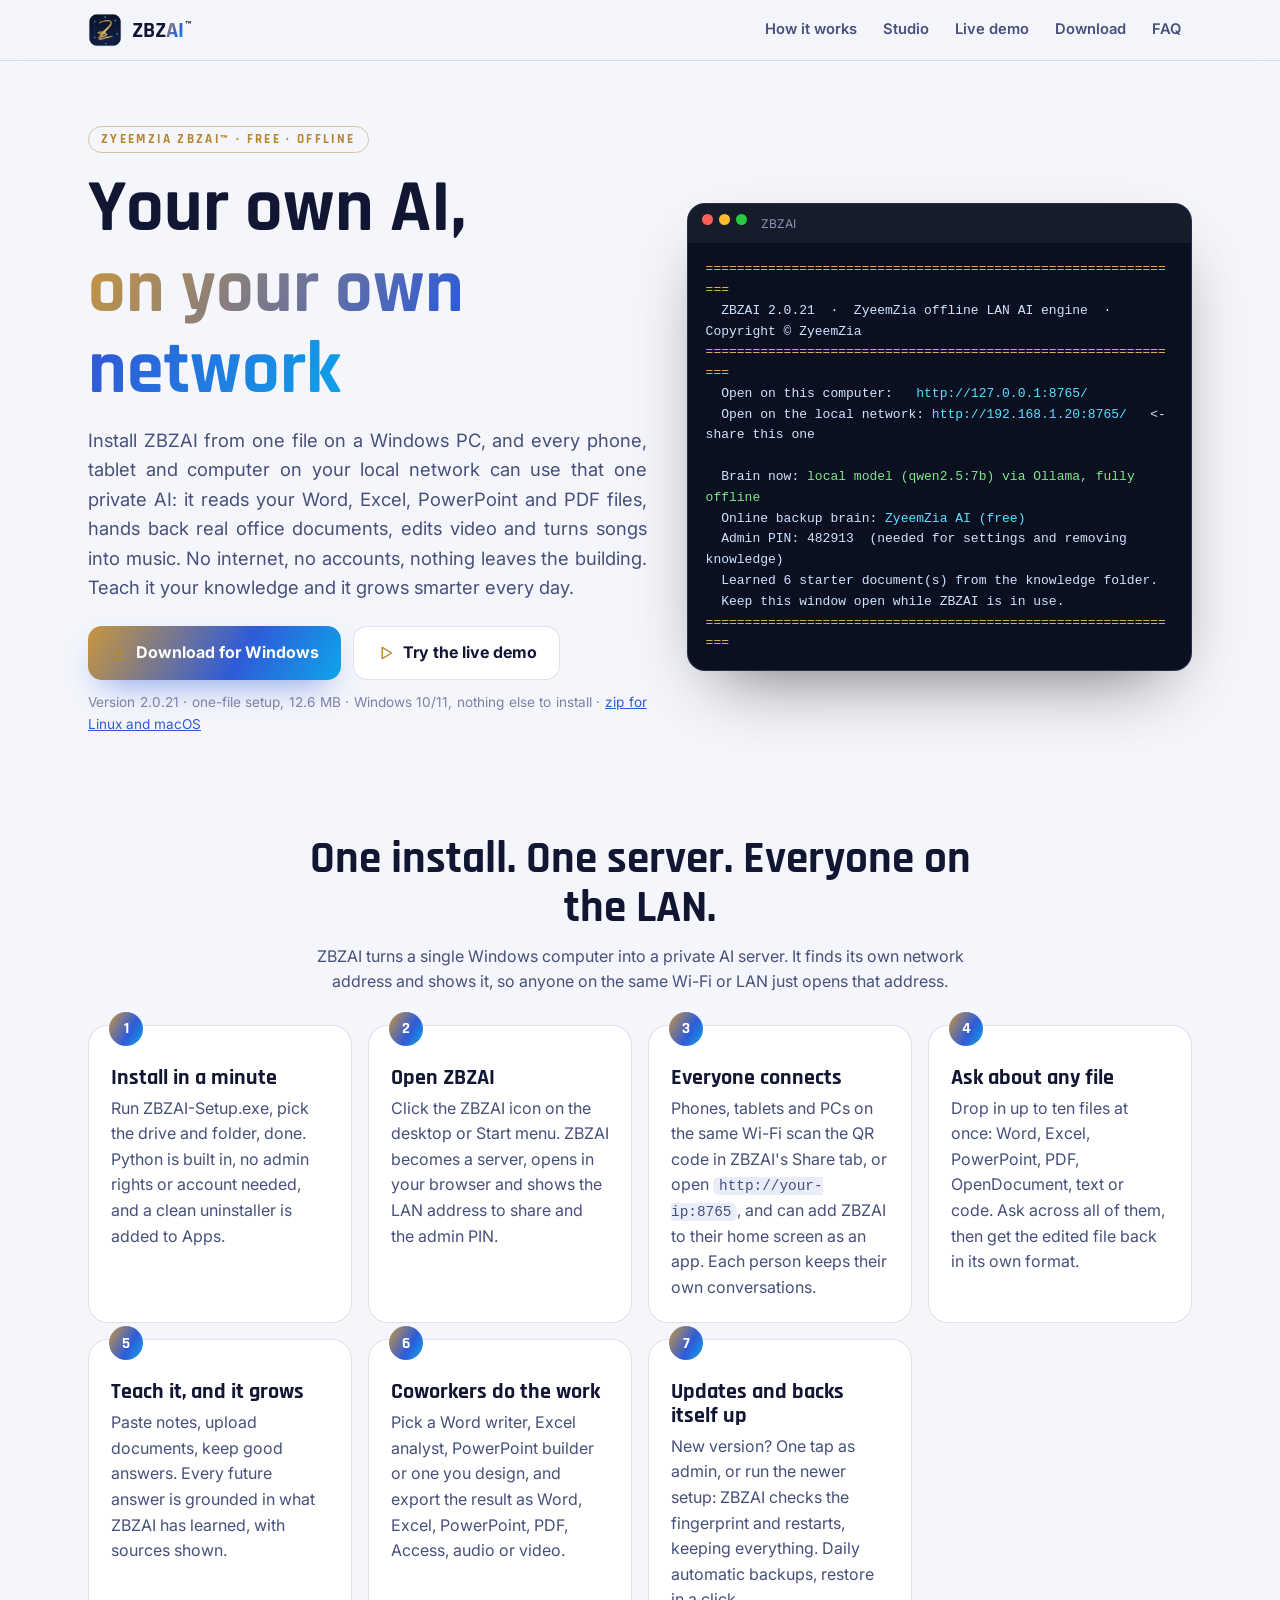
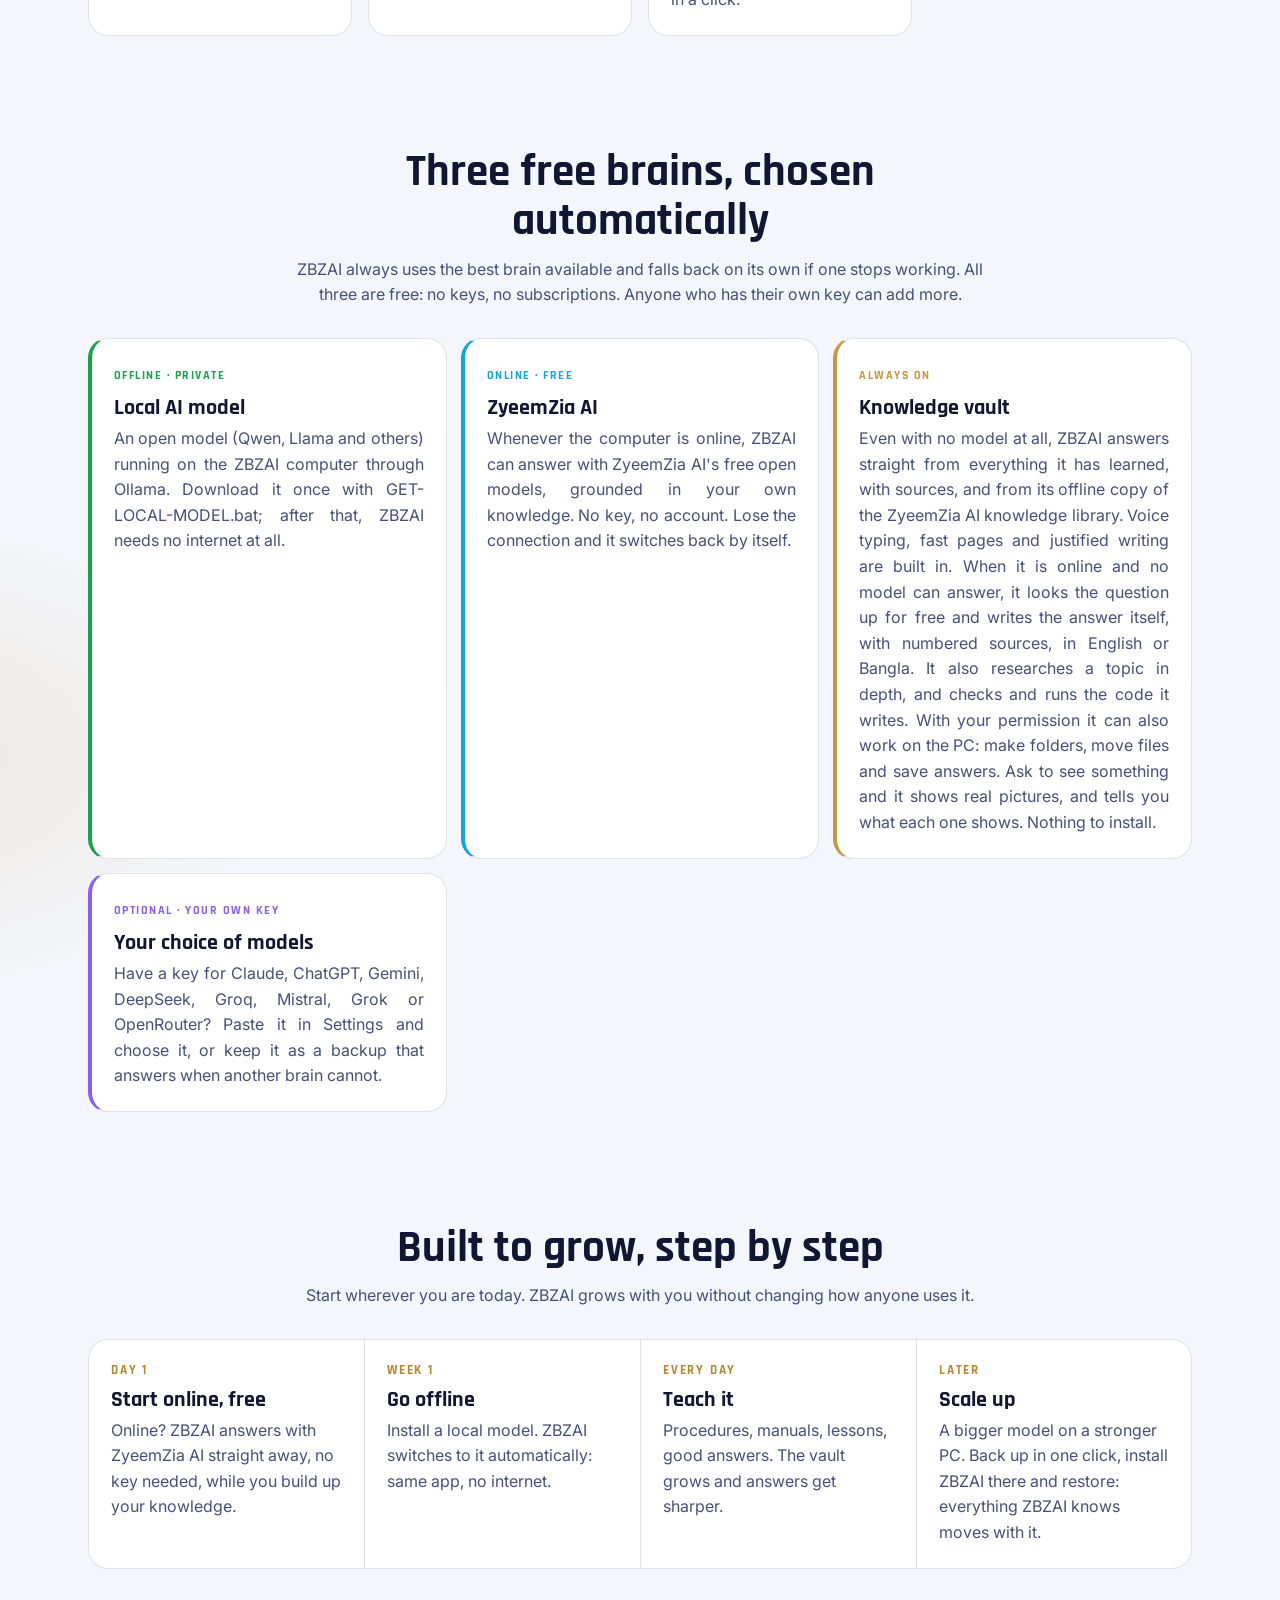
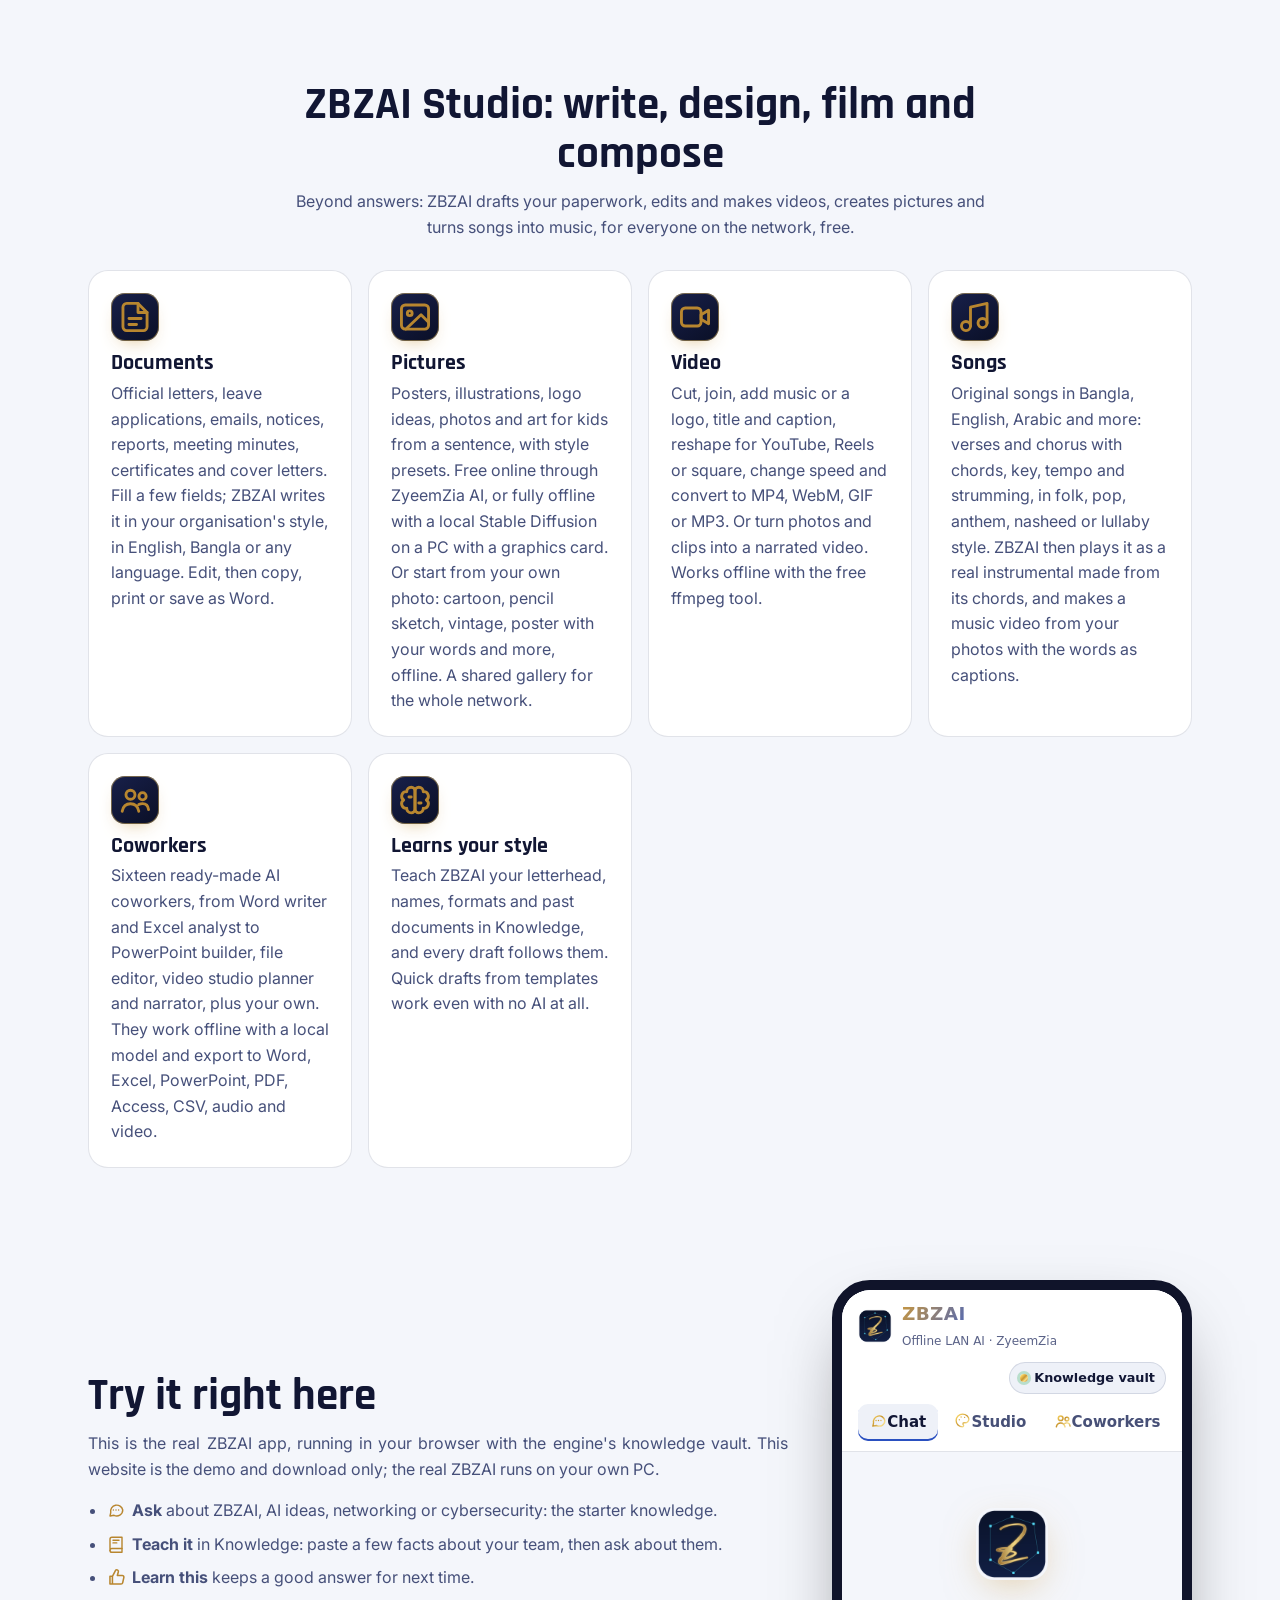
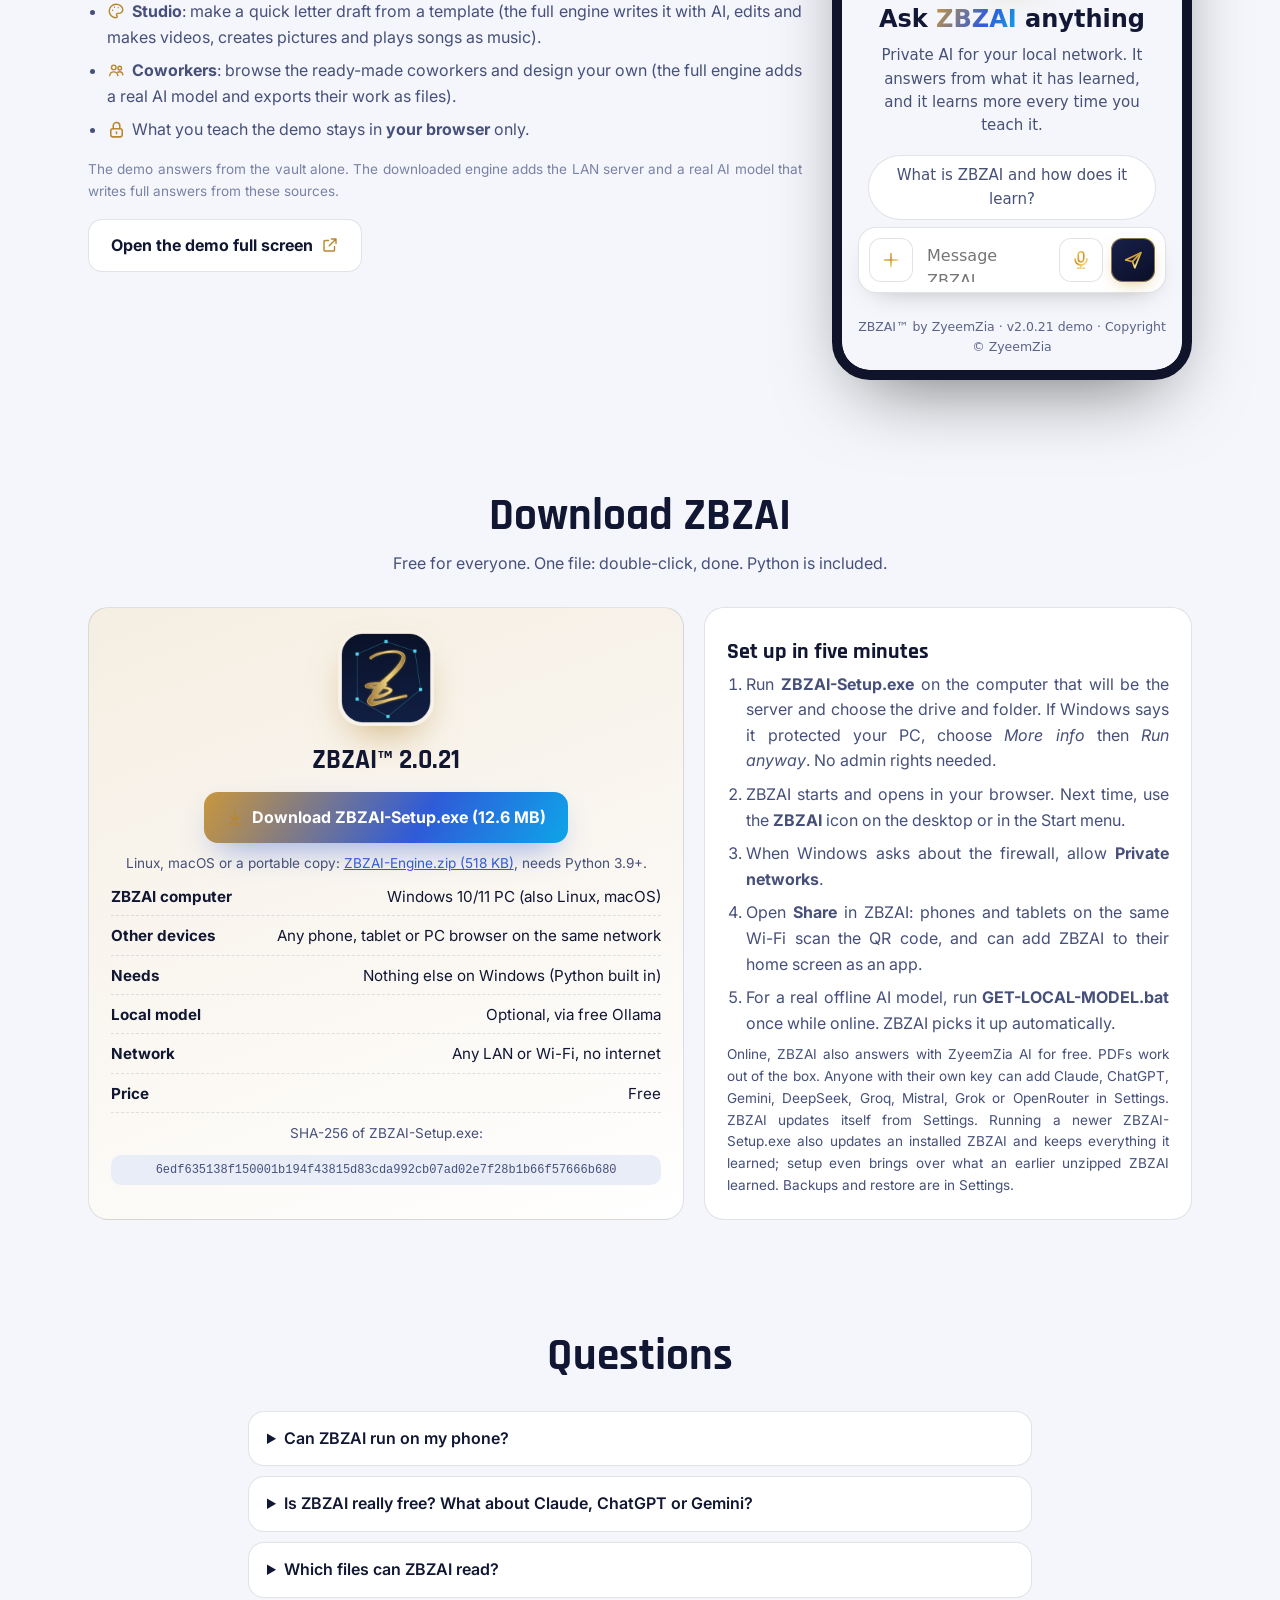
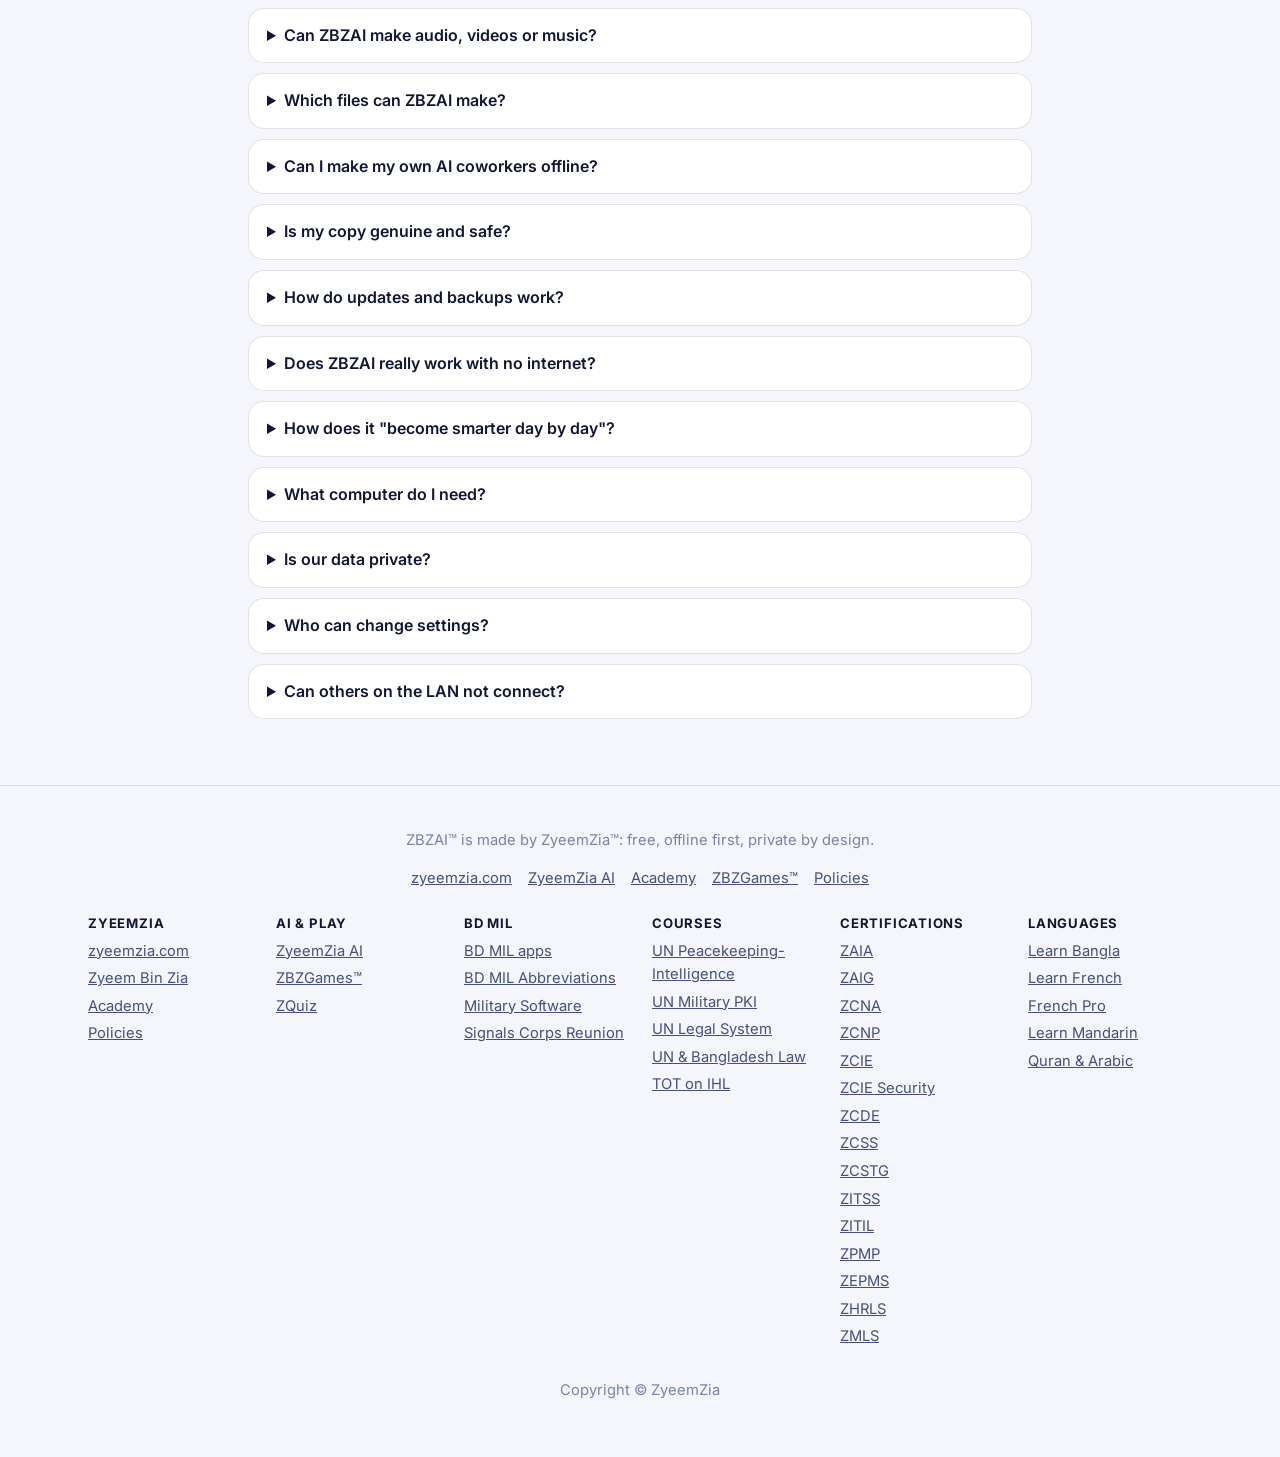
==== commit 5ffd6f87: "ZBZAI 2.0.21" ====
--- a/index.html
+++ b/index.html
@@ -16,7 +16,7 @@
 <link rel="icon" href="/favicon.ico" sizes="any">
 <link rel="icon" type="image/png" sizes="32x32" href="/assets/favicon-32.png">
 <link rel="apple-touch-icon" sizes="180x180" href="/assets/apple-touch-icon.png">
-<link rel="stylesheet" href="/demo/icons.css?v=488d0ecedf">
+<link rel="stylesheet" href="/demo/icons.css?v=ecd94c9d37">
 <script>/* this site no longer installs as an app: retire any old offline worker */if('serviceWorker' in navigator)navigator.serviceWorker.getRegistrations().then(r=>r.forEach(x=>x.unregister())).catch(()=>{});</script>
 <link rel="preconnect" href="https://fonts.googleapis.com"><link rel="preconnect" href="https://fonts.gstatic.com" crossorigin>
 <link href="https://fonts.googleapis.com/css2?family=Rajdhani:wght@600;700&family=Inter:wght@400;500;600&display=swap" rel="stylesheet">
@@ -30,7 +30,7 @@
 .top{position:sticky;top:0;z-index:20;backdrop-filter:blur(14px);background:color-mix(in srgb,var(--bg) 80%,transparent);border-bottom:1px solid var(--line)}
 .top .wrap{display:flex;align-items:center;gap:14px;min-height:60px}
 .logo{display:flex;align-items:center;gap:10px;text-decoration:none;color:var(--ink);font:700 1.35rem Rajdhani,sans-serif}
-.logo img{width:34px;height:34px;border-radius:10px}.logo .tm{font-size:max(12px, .5em);margin-left:1px;vertical-align:super;opacity:.85}.logo b{background:var(--grad);-webkit-background-clip:text;background-clip:text;color:transparent}
+.logo img{width:34px;height:34px;border-radius:10px}.logo .tm{font-size:.5em;margin-left:1px;vertical-align:super;opacity:.85}.logo b{background:var(--grad);-webkit-background-clip:text;background-clip:text;color:transparent}
 .top nav{margin-left:auto;display:flex;gap:4px;flex-wrap:wrap}.top nav a{color:var(--ink2);text-decoration:none;font-weight:600;font-size:.92rem;padding:7px 11px;border-radius:10px}
 .top nav a:hover{background:var(--bg2);color:var(--ink)}.top nav{align-items:center}.nav-install{display:contents}.top .zz-btn{color:var(--ink);padding:8px 13px;font-size:.85rem}@media(max-width:700px){.top .zz-btn{width:38px;height:38px;padding:0;justify-content:center}.top .zz-btn span{display:none}}
 @media(max-width:700px){.top nav a.hide{display:none}}
@@ -53,7 +53,7 @@
 .steps{counter-reset:s;display:grid;gap:16px;grid-template-columns:repeat(auto-fit,minmax(min(100%,230px),1fr))}
 .steps .card{position:relative;padding-top:30px}.steps .card::before{counter-increment:s;content:counter(s);position:absolute;top:-14px;left:20px;width:34px;height:34px;border-radius:50%;background:var(--grad);color:#fff;font:700 1rem Rajdhani;display:grid;place-items:center}
 .brains{display:grid;gap:14px;grid-template-columns:repeat(auto-fit,minmax(min(100%,300px),1fr))}
-.brain{border-left:4px solid var(--c)}.brain .tag{font:700 max(12px, .78rem) Rajdhani;letter-spacing:.12em;text-transform:uppercase;color:var(--c)}
+.brain{border-left:4px solid var(--c)}.brain .tag{font:700 .78rem Rajdhani;letter-spacing:.12em;text-transform:uppercase;color:var(--c)}
 .demo{display:grid;grid-template-columns:1fr 360px;gap:30px;align-items:center}
 @media(max-width:900px){.demo{grid-template-columns:1fr}}
 .phone{width:min(360px,100%);height:700px;margin:0 auto;border-radius:38px;border:10px solid #10142a;background:#10142a;box-shadow:0 30px 80px -30px rgba(0,0,0,.6);overflow:hidden}
@@ -86,12 +86,12 @@
     <h1>Your own AI,<br><span>on your own network</span></h1>
     <p class="lead">Install ZBZAI from one file on a Windows PC, and every phone, tablet and computer on your local network can use that one private AI: it reads your Word, Excel, PowerPoint and PDF files, hands back real office documents, edits video and turns songs into music. No internet, no accounts, nothing leaves the building. Teach it your knowledge and it grows smarter every day.</p>
     <div class="cta"><a class="btn main" href="/download/ZBZAI-Setup.exe" download><i class="gi gi-download" aria-hidden="true"></i>Download for Windows</a><a class="btn" href="#demo"><i class="gi gi-play" aria-hidden="true"></i>Try the live demo</a></div>
-    <p class="tiny">Version 2.0.20 · one-file setup, 12.6 MB · Windows 10/11, nothing else to install · <a href="/download/ZBZAI-Engine.zip" download>zip for Linux and macOS</a></p>
+    <p class="tiny">Version 2.0.21 · one-file setup, 12.6 MB · Windows 10/11, nothing else to install · <a href="/download/ZBZAI-Engine.zip" download>zip for Linux and macOS</a></p>
   </div>
   <div class="term" aria-label="What the ZBZAI window shows">
     <div class="bar"><i></i><i></i><i></i><span>ZBZAI</span></div>
 <pre><span class="g">==============================================================</span>
-  ZBZAI 2.0.20  ·  ZyeemZia offline LAN AI engine  ·  Copyright © ZyeemZia
+  ZBZAI 2.0.21  ·  ZyeemZia offline LAN AI engine  ·  Copyright © ZyeemZia
 <span class="g">==============================================================</span>
   Open on this computer:   <span class="c">http://127.0.0.1:8765/</span>
   Open on the local network: <span class="c">http://192.168.1.20:8765/</span>   &lt;- share this one
@@ -172,9 +172,9 @@
   <div class="dl">
     <div class="card big">
       <img src="/assets/icon-512.png" alt="">
-      <h3 style="font-size:1.7rem">ZBZAI™ 2.0.20</h3>
+      <h3 style="font-size:1.7rem">ZBZAI™ 2.0.21</h3>
       <a class="btn main" href="/download/ZBZAI-Setup.exe" download><i class="gi gi-download" aria-hidden="true"></i>Download ZBZAI-Setup.exe (12.6 MB)</a>
-      <p class="tiny" style="margin:0">Linux, macOS or a portable copy: <a href="/download/ZBZAI-Engine.zip" download>ZBZAI-Engine.zip (509 KB)</a>, needs Python 3.9+.</p>
+      <p class="tiny" style="margin:0">Linux, macOS or a portable copy: <a href="/download/ZBZAI-Engine.zip" download>ZBZAI-Engine.zip (518 KB)</a>, needs Python 3.9+.</p>
       <ul class="facts">
         <li><b>ZBZAI computer</b><span>Windows 10/11 PC (also Linux, macOS)</span></li>
         <li><b>Other devices</b><span>Any phone, tablet or PC browser on the same network</span></li>
@@ -184,7 +184,7 @@
         <li><b>Price</b><span>Free</span></li>
       </ul>
       <p class="tiny" style="margin:0">SHA-256 of ZBZAI-Setup.exe:</p>
-      <div class="sha">75b7326ac025ce8cf6fb50d7c7f1862967ffe63ef333e23885745ff4e19810b6</div>
+      <div class="sha">6edf635138f150001b194f43815d83cda992cb07ad02e7f28b1b66f57666b680</div>
     </div>
     <div class="card">
       <h3>Set up in five minutes</h3>
--- a/demo/icons.css
+++ b/demo/icons.css
@@ -49,3 +49,4 @@
 .gi-globe { --i: url("data:image/svg+xml,%3Csvg xmlns=%22http://www.w3.org/2000/svg%22 viewBox=%220 0 24 24%22 fill=%22none%22 stroke=%22%23000%22 stroke-width=%221.9%22 stroke-linecap=%22round%22 stroke-linejoin=%22round%22%3E%3Ccircle cx=%2212%22 cy=%2212%22 r=%228.5%22/%3E%3Cpath d=%22M3.5 12h17M12 3.5c2.6 2.4 3.8 5.3 3.8 8.5s-1.2 6.1-3.8 8.5c-2.6-2.4-3.8-5.3-3.8-8.5S9.4 5.9 12 3.5z%22/%3E%3C/svg%3E"); }
 .gi-team { --i: url("data:image/svg+xml,%3Csvg xmlns=%22http://www.w3.org/2000/svg%22 viewBox=%220 0 24 24%22 fill=%22none%22 stroke=%22%23000%22 stroke-width=%221.9%22 stroke-linecap=%22round%22 stroke-linejoin=%22round%22%3E%3Ccircle cx=%229%22 cy=%228.5%22 r=%223%22/%3E%3Ccircle cx=%2217%22 cy=%229.5%22 r=%222.4%22/%3E%3Cpath d=%22M3.5 19.5c.6-3.2 2.8-5 5.5-5s4.9 1.8 5.5 5M14.5 15c.8-.4 1.6-.6 2.5-.6 2.2 0 3.7 1.4 4 4%22/%3E%3C/svg%3E"); }
 .gi-export { --i: url("data:image/svg+xml,%3Csvg xmlns=%22http://www.w3.org/2000/svg%22 viewBox=%220 0 24 24%22 fill=%22none%22 stroke=%22%23000%22 stroke-width=%221.9%22 stroke-linecap=%22round%22 stroke-linejoin=%22round%22%3E%3Cpath d=%22M12 15V3.5M7.5 8L12 3.5 16.5 8%22/%3E%3Cpath d=%22M5 12.5v6A1.5 1.5 0 0 0 6.5 20h11a1.5 1.5 0 0 0 1.5-1.5v-6%22/%3E%3C/svg%3E"); }
+.gi-folder { --i: url("data:image/svg+xml,%3Csvg xmlns=%22http://www.w3.org/2000/svg%22 viewBox=%220 0 24 24%22 fill=%22none%22 stroke=%22%23000%22 stroke-width=%221.9%22 stroke-linecap=%22round%22 stroke-linejoin=%22round%22%3E%3Cpath d=%22M3 6.5A1.5 1.5 0 0 1 4.5 5H9l2 2h8.5A1.5 1.5 0 0 1 21 8.5v9a1.5 1.5 0 0 1-1.5 1.5h-15A1.5 1.5 0 0 1 3 17.5z%22/%3E%3C/svg%3E"); }
